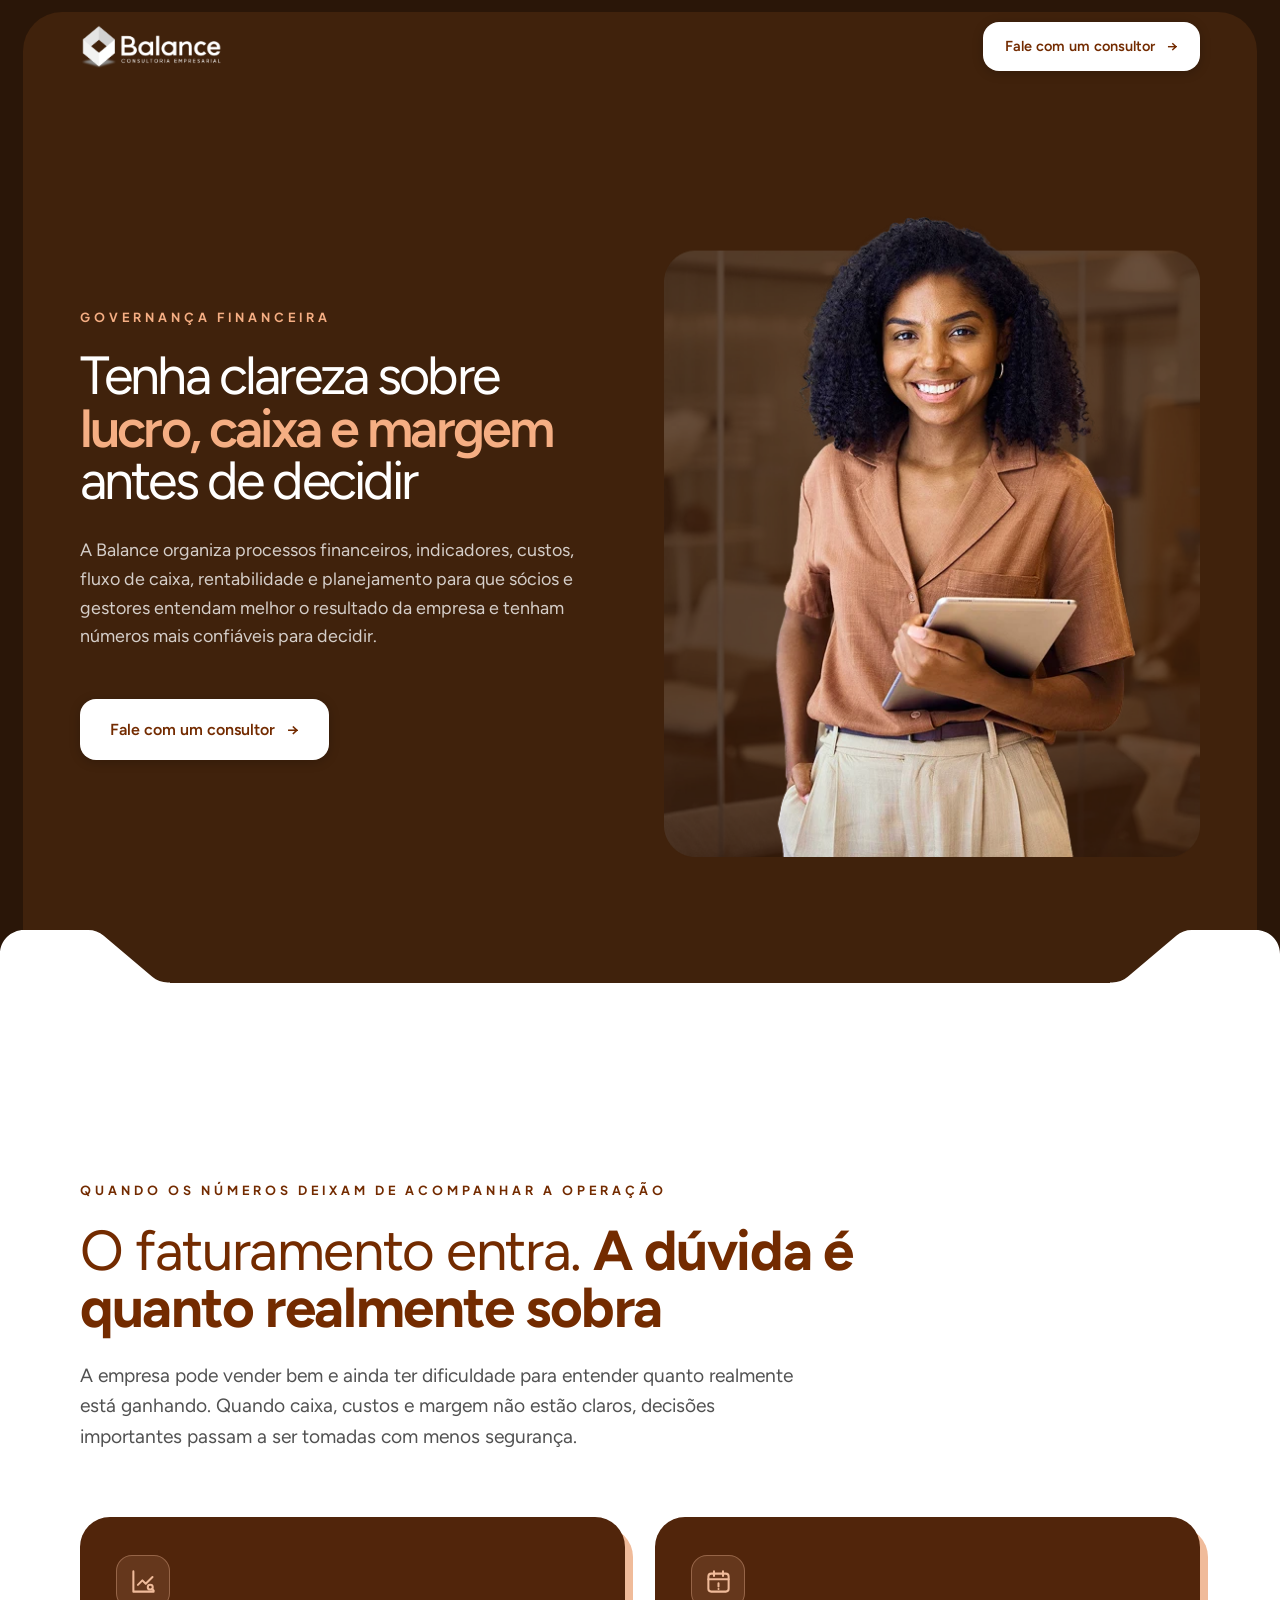
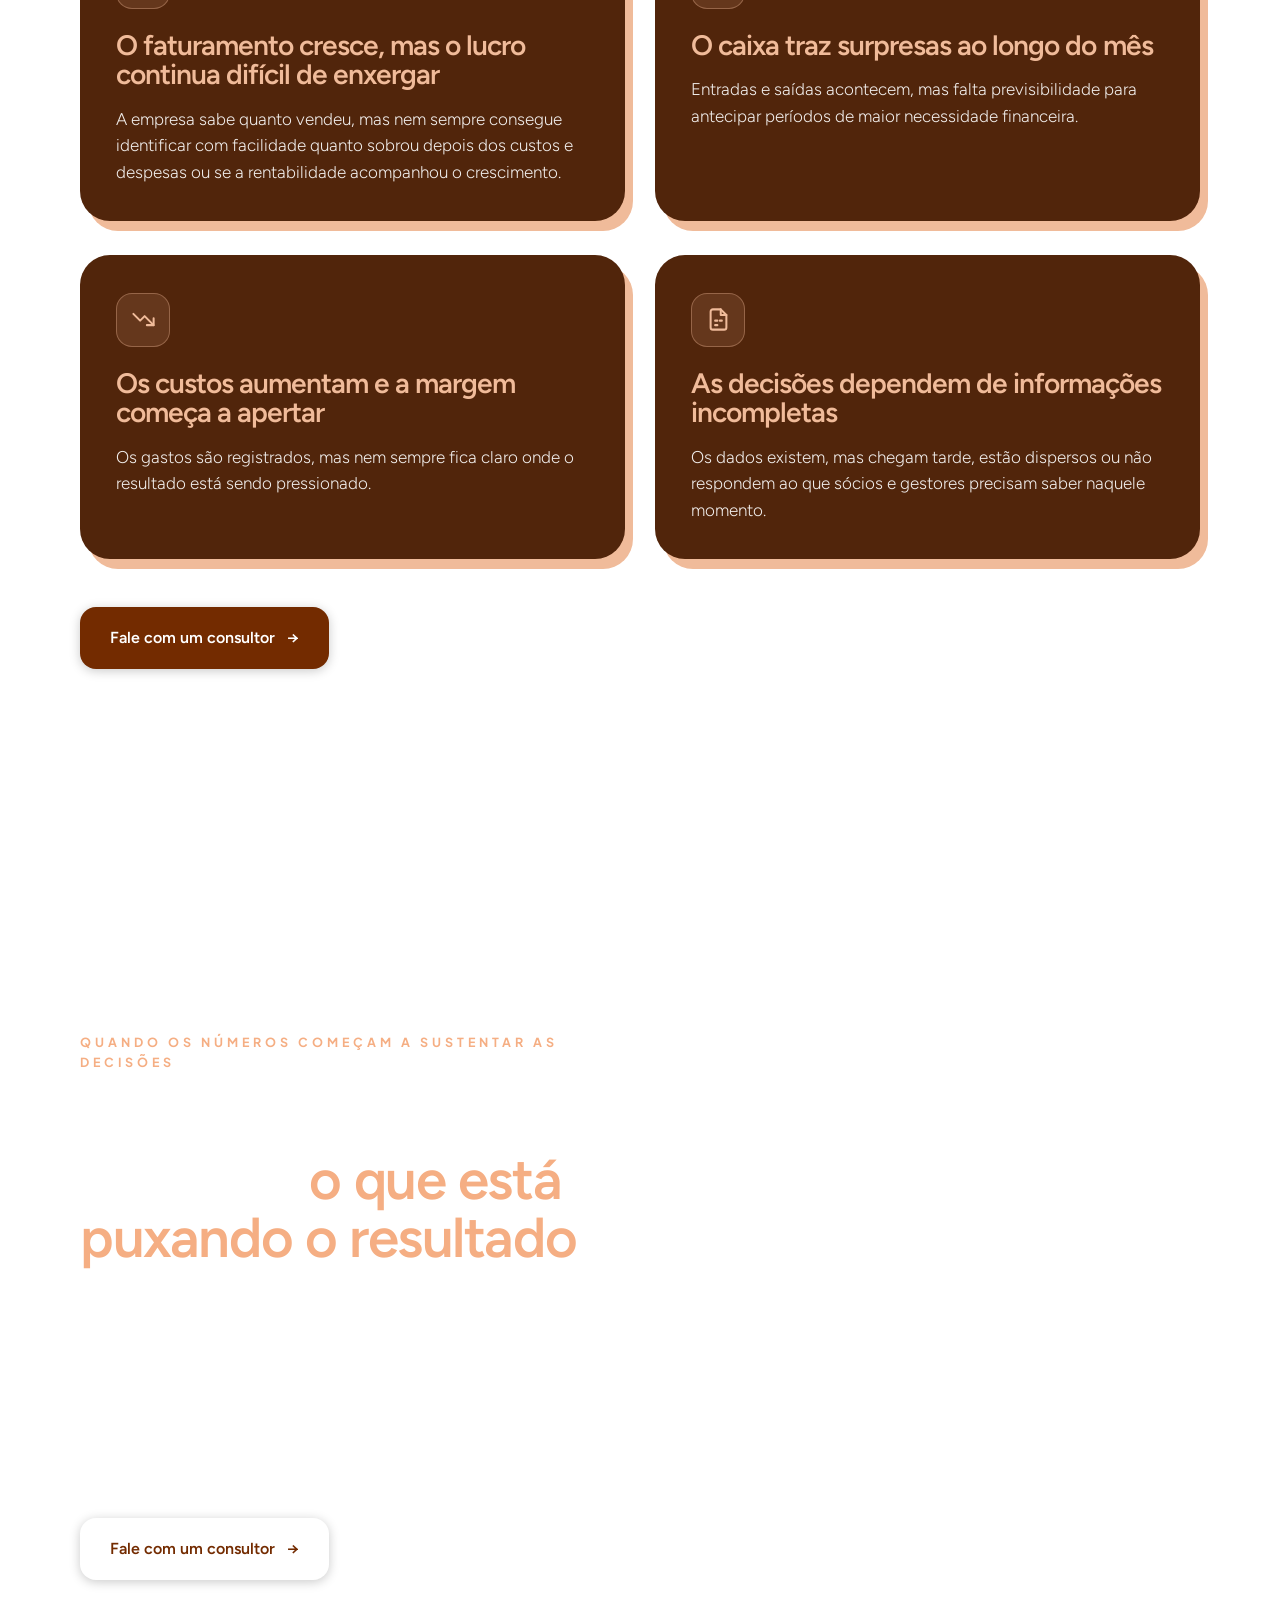
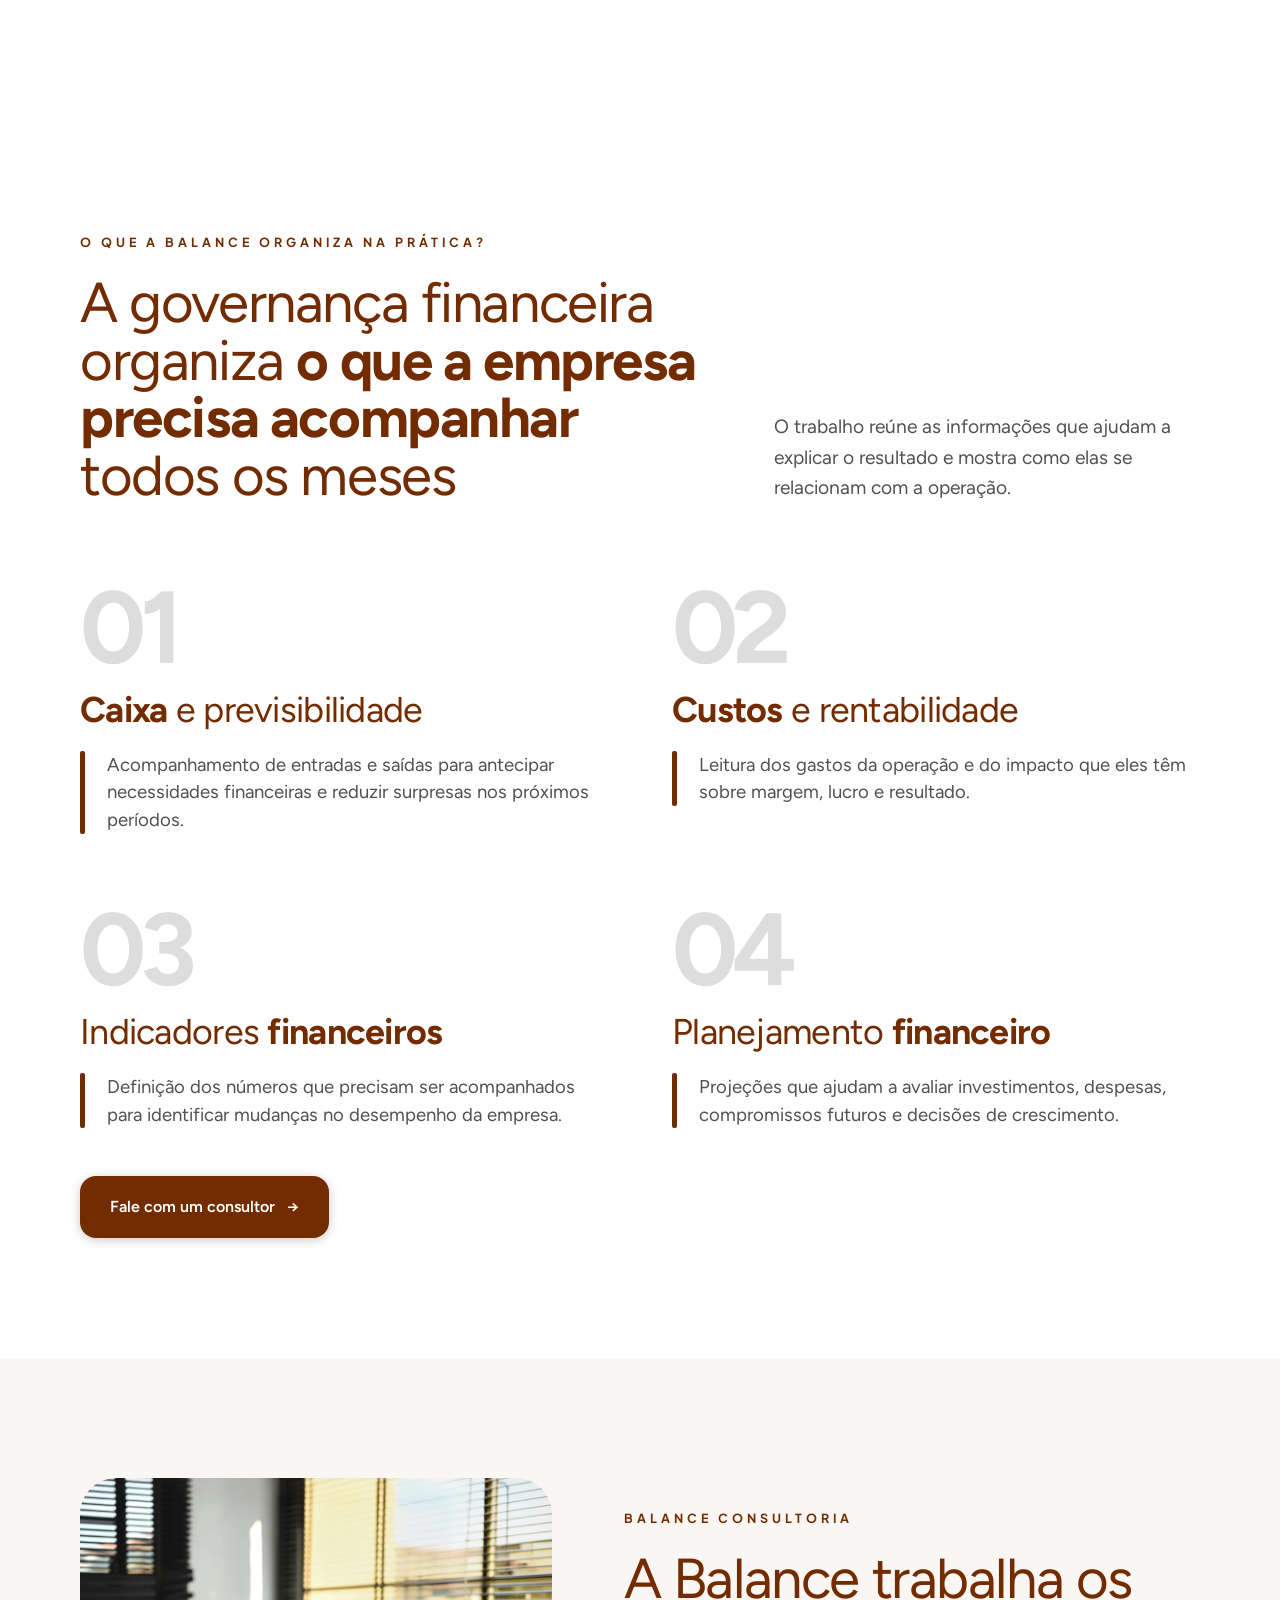
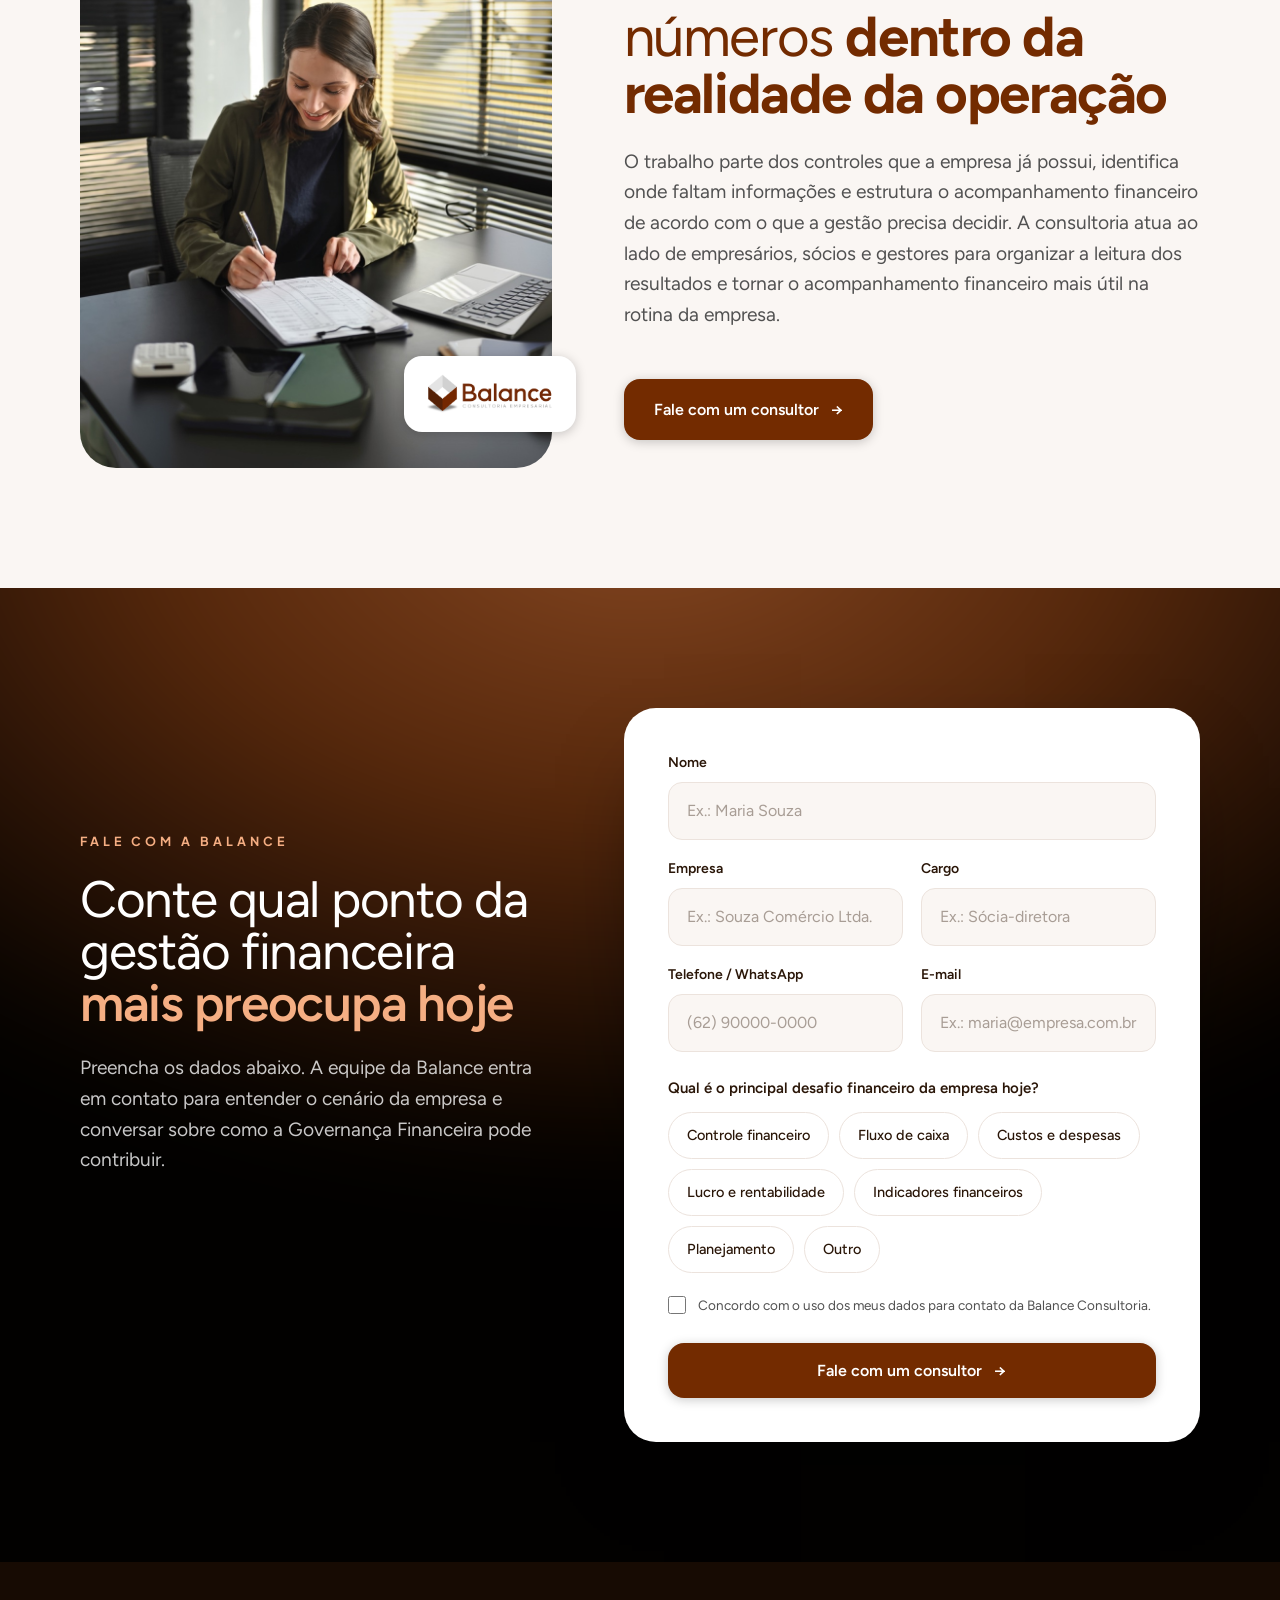
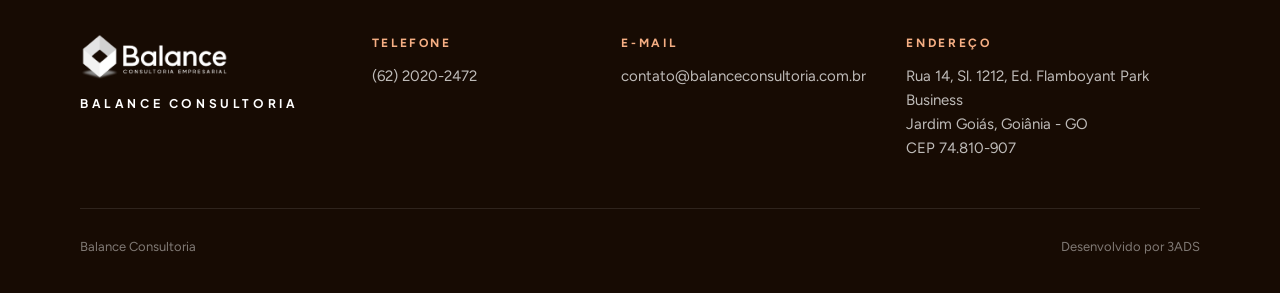
==== index.html @ 4e817b86 "Placeholders de exemplo nos campos do formulário Co-Authored-By: Claude Sonnet 5.5 <noreply@anthropi" ====
<!doctype html>
<html lang="pt-BR">
<head>
<meta charset="utf-8">
<meta name="viewport" content="width=device-width, initial-scale=1">
<title>Balance Consultoria | Governança Financeira</title>
<meta name="description" content="A Balance organiza processos financeiros, indicadores, custos, fluxo de caixa, rentabilidade e planejamento para que sócios e gestores entendam melhor o resultado da empresa e tenham números mais confiáveis para decidir.">
<meta name="robots" content="noindex, nofollow">
<link rel="icon" type="image/png" href="images/logo-colorida.png">
<link rel="preconnect" href="https://fonts.googleapis.com">
<link rel="preconnect" href="https://fonts.gstatic.com" crossorigin>
<link href="https://fonts.googleapis.com/css2?family=Figtree:wght@300;400;500;600;700;800&family=Plus+Jakarta+Sans:wght@700&display=swap" rel="stylesheet">
<style>
  :root{
    --primary:#732b00;        /* marrom Balance */
    --primary-deep:#51250b;   /* marrom card */
    --dark:#421900;           /* fundo escuro dos posts */
    --ink:#170b03;
    --accent:#f5ae83;         /* pêssego destaque */
    --accent-soft:#f0bb9a;
    --sand:#d0ae98;
    --bg:#ffffff;
    --surface:#faf6f3;
    --t1:#2a1608;
    --t2:#515151;
    --t3:#8a7e77;
    --num:#dddddd;
    --border:#ece3dd;
    --radius:22px;
    --ease:cubic-bezier(.2,.7,.2,1);
    --wrap:1200px;
  }
  *{box-sizing:border-box;margin:0;padding:0}
  html{scroll-behavior:smooth}
  body{font-family:'Figtree',system-ui,sans-serif;color:var(--t1);background:var(--bg);line-height:1.6;-webkit-font-smoothing:antialiased;overflow-x:hidden}
  img{display:block;max-width:100%}
  a{color:inherit}
  .wrap{max-width:var(--wrap);margin:0 auto;padding:0 40px}

  /* reveal */
  .reveal{opacity:0;transform:translateY(26px);transition:opacity .9s var(--ease),transform .9s var(--ease)}
  .reveal.in{opacity:1;transform:none}
  @media (prefers-reduced-motion:reduce){.reveal{opacity:1;transform:none;transition:none}html{scroll-behavior:auto}}

  /* tipografia */
  .kicker{font-family:'Plus Jakarta Sans',sans-serif;font-weight:700;font-size:12.5px;letter-spacing:.32em;text-transform:uppercase;color:var(--primary);margin-bottom:22px;display:inline-flex;align-items:center;gap:12px}
  .dark .kicker{color:var(--accent)}
  h1,h2,h3{font-weight:400;letter-spacing:-.025em;line-height:1.02}
  h2{font-size:clamp(34px,4.4vw,58px);color:var(--primary);max-width:900px}
  h2 b,h1 b{font-weight:700}
  .dark h2{color:#fff}
  .dark h2 b,.dark h1 b{color:var(--accent);font-weight:600}
  .lead{font-size:clamp(17px,1.5vw,20px);color:var(--t2);max-width:720px;margin-top:24px;line-height:1.6}
  .dark .lead{color:rgba(255,255,255,.78)}

  /* botões */
  .btn{display:inline-flex;align-items:center;gap:12px;background:var(--primary);color:#fff;text-decoration:none;font-weight:600;font-size:16px;padding:18px 30px;border-radius:16px;border:0;cursor:pointer;font-family:inherit;box-shadow:0 2px 11px rgba(0,0,0,.21);transition:transform .3s var(--ease),background .3s var(--ease),box-shadow .3s var(--ease)}
  .btn:hover{transform:translateY(-2px);background:var(--primary-deep);box-shadow:0 14px 30px -12px rgba(115,43,0,.55)}
  .btn .arr{transition:transform .3s var(--ease)}
  .btn:hover .arr{transform:translateX(4px)}
  .dark .btn{background:#fff;color:var(--primary)}
  .dark .btn:hover{background:var(--accent);color:var(--ink)}
  .cta-row{margin-top:48px}

  section{padding:120px 0;position:relative}

  /* header */
  .hdr{position:fixed;inset:0 0 auto;z-index:50;transition:background .4s var(--ease),box-shadow .4s var(--ease),padding .4s var(--ease);padding:22px 0}
  .hdr .wrap{display:flex;align-items:center;justify-content:space-between}
  .hdr .logo{height:44px;width:auto}
  .hdr .logo-c{display:none}
  .hdr .btn{padding:13px 22px;font-size:14.5px;background:#fff;color:var(--primary)}
  .hdr.solid{background:rgba(255,255,255,.94);backdrop-filter:blur(14px);-webkit-backdrop-filter:blur(14px);box-shadow:0 1px 0 var(--border);padding:14px 0}
  .hdr.solid .logo-w{display:none}
  .hdr.solid .logo-c{display:block}
  .hdr.solid .btn{background:var(--primary);color:#fff}

  /* fundo escuro Balance */
  .dark{background:var(--dark);color:#fff;overflow:hidden;isolation:isolate}
  .dark .glow{position:absolute;inset:-10%;z-index:-2;background:radial-gradient(ellipse 70% 60% at 50% 0%,#884923 0%,#6f3817 22%,#56280c 45%,#2c1406 70%,#0d0601 90%,#020100 100%);filter:blur(40px)}
  .dark .photo{position:absolute;inset:0;z-index:-1;background-size:cover;background-position:center;mix-blend-mode:soft-light;opacity:.45}

  /* HERO — painel arredondado com moldura e recorte inferior (Figma "Sem título") */
  .hero{--s:1;padding:12px 23px 0;background:#2a1608;position:relative}
  .hero-panel{background:#40220c;border-radius:39px;padding:196px 0 calc(160px*var(--s) + 40px);min-height:min(983px,100svh);display:flex;align-items:center}
  .hero .wrap{width:100%;display:grid;grid-template-columns:minmax(0,607px) minmax(0,542px);justify-content:space-between;gap:48px;align-items:center}
  .hero h1{font-size:clamp(40px,4.2vw,60px);color:#fff;letter-spacing:-.053em;line-height:.973}
  .hero h1 b{font-weight:600}
  .hero .lead{margin-top:30px;max-width:515px;font-size:clamp(17px,1.4vw,20px);line-height:1.6}
  .hero-media{width:100%;max-width:542px;justify-self:end}
  .hero-media img{width:100%;height:auto}
  .hero-notch{position:absolute;left:0;right:0;bottom:0;display:flex;height:calc(127px*var(--s));pointer-events:none}
  .hero-notch svg{flex:0 0 auto;width:calc(170px*var(--s));height:100%;display:block}
  .hero-notch svg.r{transform:scaleX(-1)}
  .hero-notch i{flex:1;background:linear-gradient(transparent calc(52.64px*var(--s)),#fff 0)}

  /* S02 — dores */
  .pains{display:grid;grid-template-columns:repeat(2,1fr);gap:34px 30px;margin-top:64px}
  .pain{position:relative;padding:38px 36px 36px;border-radius:30px;background:var(--primary-deep);color:#fff;box-shadow:8px 10px 0 0 var(--accent-soft);transition:transform .4s var(--ease),box-shadow .4s var(--ease)}
  .pain:hover{transform:translate(-3px,-4px);box-shadow:12px 15px 0 0 var(--accent-soft)}
  .pain .ico{display:grid;place-items:center;width:54px;height:54px;border-radius:16px;background:rgba(240,187,154,.12);border:1px solid rgba(240,187,154,.35);margin-bottom:22px}
  .pain .ico svg{width:27px;height:27px;stroke:var(--accent-soft)}
  .pain h3{font-size:clamp(23px,2.2vw,30px);font-weight:600;color:var(--accent-soft);letter-spacing:-.035em;line-height:1.05;margin-bottom:16px}
  .pain p{font-weight:300;font-size:17px;line-height:1.55;color:rgba(255,255,255,.92)}

  /* S03 — perguntas */
  .s03 .wrap{display:grid;grid-template-columns:1fr 1fr;gap:72px;align-items:start}
  .s03 .sticky{position:sticky;top:120px}
  .qa-label{font-size:clamp(22px,2vw,27px);color:#fff;font-weight:400;letter-spacing:-.02em;margin-bottom:24px}
  .qa-label b{color:var(--accent);font-weight:600}
  .qs{list-style:none;display:grid;gap:14px}
  .qs li{display:flex;gap:18px;align-items:flex-start;padding:22px 24px;border-radius:24px;background:linear-gradient(200deg,rgba(208,174,152,.2),rgba(115,43,0,.2));border:1px solid rgba(255,255,255,.12);backdrop-filter:blur(22px);-webkit-backdrop-filter:blur(22px);font-size:clamp(17px,1.5vw,20px);line-height:1.35;transition:border-color .3s var(--ease),transform .3s var(--ease)}
  .qs li:hover{border-color:rgba(245,174,131,.5);transform:translateX(4px)}
  .qs .ck{flex:0 0 30px;height:30px;border-radius:9px;border:2px solid var(--accent);display:grid;place-items:center;margin-top:-2px}
  .qs .ck svg{width:15px;height:15px;stroke:var(--accent)}
  .after{margin-top:34px;font-size:17px;color:rgba(255,255,255,.78);line-height:1.65;padding-left:26px;border-left:4px solid var(--accent)}

  /* S04 — pilares numerados */
  .pillars{display:grid;grid-template-columns:repeat(2,1fr);gap:72px 64px;margin-top:80px}
  .pillar .n{font-weight:700;font-size:clamp(76px,8vw,116px);line-height:.86;letter-spacing:-.06em;color:var(--num)}
  .pillar h3{font-size:clamp(28px,2.8vw,40px);color:var(--primary);margin:20px 0 22px;letter-spacing:-.02em;line-height:1.02}
  .pillar h3 b{font-weight:700}
  .apoio{display:flex;gap:22px}
  .apoio::before{content:"";flex:0 0 5px;background:var(--primary);border-radius:2px}
  .apoio p{color:var(--t2);font-size:clamp(17px,1.45vw,19.5px);line-height:1.5}
  .s04 .head{display:grid;grid-template-columns:1.2fr .8fr;gap:56px;align-items:end}
  .s04 .head .lead{margin-top:0}

  /* S05 — sobre */
  .s05{background:var(--surface)}
  .s05 .wrap{display:grid;grid-template-columns:.9fr 1.1fr;gap:72px;align-items:center}
  .about-media{position:relative}
  .about-media .ph{border-radius:36px;overflow:hidden;aspect-ratio:4/5;background:var(--dark)}
  .about-media .ph img{width:100%;height:100%;object-fit:cover}
  .about-media .tag{position:absolute;right:-24px;bottom:36px;background:#fff;border-radius:18px;padding:18px 22px;box-shadow:0 2px 11px rgba(0,0,0,.21)}
  .about-media .tag img{height:40px;width:auto}
  .s05 .lead{max-width:none}

  /* S06 — formulário */
  .s06 .wrap{display:grid;grid-template-columns:.9fr 1.1fr;gap:72px;align-items:start}
  .s06 h2{font-size:clamp(34px,4vw,54px)}
  .s06 .side{position:sticky;top:120px}
  .form-card{background:#fff;color:var(--t1);border-radius:32px;padding:44px;box-shadow:0 40px 90px -40px rgba(0,0,0,.8)}
  .fgrid{display:grid;grid-template-columns:1fr 1fr;gap:18px}
  .field{display:flex;flex-direction:column;gap:8px}
  .field.full{grid-column:1/-1}
  .field label,.fset legend{font-size:14px;font-weight:600;color:var(--t1)}
  .field input{font:inherit;font-size:16px;padding:15px 18px;border-radius:14px;border:1.5px solid var(--border);background:var(--surface);color:var(--t1);transition:border-color .25s,background .25s,box-shadow .25s}
  .field input::placeholder{color:#a89d95;opacity:1}
  .field input:focus{outline:0;border-color:var(--primary);background:#fff;box-shadow:0 0 0 4px rgba(115,43,0,.1)}
  .fset{border:0;grid-column:1/-1;margin-top:6px}
  .fset legend{margin-bottom:12px;font-size:15px}
  .opts{display:flex;flex-wrap:wrap;gap:10px}
  .opt input{position:absolute;opacity:0;pointer-events:none}
  .opt span{display:inline-block;padding:11px 18px;border-radius:999px;border:1.5px solid var(--border);font-size:14.5px;font-weight:500;cursor:pointer;transition:all .25s var(--ease);background:#fff}
  .opt span:hover{border-color:var(--primary)}
  .opt input:checked+span{background:var(--primary);border-color:var(--primary);color:#fff}
  .opt input:focus-visible+span{box-shadow:0 0 0 4px rgba(115,43,0,.18)}
  .form-card .btn{width:100%;justify-content:center;margin-top:28px;background:var(--primary);color:#fff}
  .form-card .btn:hover{background:var(--primary-deep);color:#fff}
  .consent{display:flex;gap:12px;align-items:flex-start;margin-top:22px;font-size:13.5px;line-height:1.5;color:var(--t2);cursor:pointer}
  .consent input{flex:0 0 18px;width:18px;height:18px;margin-top:1px;accent-color:var(--primary);cursor:pointer}

  /* footer */
  .ftr{background:var(--ink);color:rgba(255,255,255,.72);padding:72px 0 36px;font-size:15px}
  .ftr .grid{display:grid;grid-template-columns:1.2fr 1fr 1fr 1.4fr;gap:40px;padding-bottom:48px;border-bottom:1px solid rgba(255,255,255,.1)}
  .ftr .logo{height:46px;width:auto;margin-bottom:14px}
  .ftr .brand-name{font-family:'Plus Jakarta Sans',sans-serif;font-weight:700;font-size:12px;letter-spacing:.3em;color:#fff}
  .ftr h4{font-size:12px;font-weight:700;letter-spacing:.22em;text-transform:uppercase;color:var(--accent);margin-bottom:10px}
  .ftr a{text-decoration:none;transition:color .2s}
  .ftr a:hover{color:#fff}
  .ftr .bottom{display:flex;justify-content:space-between;gap:20px;flex-wrap:wrap;padding-top:28px;font-size:13px;color:rgba(255,255,255,.45)}

  /* responsivo */
  @media (max-width:1024px){
    .hero .wrap,.s03 .wrap,.s05 .wrap,.s06 .wrap,.s04 .head{grid-template-columns:1fr;gap:56px}
    .s03 .sticky,.s06 .side{position:static}
    .hero-panel{padding-top:150px}
    .hero-media{max-width:440px;justify-self:start}
    .ftr .grid{grid-template-columns:1fr 1fr}
  }
  @media (max-width:900px){
    .wrap{padding:0 24px}
    section{padding:88px 0}
    .pains,.pillars{grid-template-columns:1fr}
    .pillars{gap:56px}
    .about-media{max-width:420px}
  }
  @media (max-width:640px){
    .wrap{padding:0 18px}
    section{padding:72px 0}
    .hero{--s:.55;padding:8px 10px 0}
    .hero-panel{border-radius:28px;padding:118px 0 calc(160px*var(--s) + 32px);min-height:0}
    .hdr .logo{height:36px}
    .hdr .btn{padding:11px 16px;font-size:13px}
    .btn{width:100%;justify-content:center}
    .hdr .btn{width:auto}
    .pains{gap:28px}
    .pain{padding:30px 26px;border-radius:26px;box-shadow:6px 8px 0 0 var(--accent-soft)}
    .fgrid{grid-template-columns:1fr}
    .form-card{padding:28px 20px;border-radius:26px}
    .about-media .tag{right:12px}
    .ftr .grid{grid-template-columns:1fr}
  }
  @media (max-width:400px){.hdr .btn .arr{display:none}}
</style>
</head>
<body>

<header class="hdr" id="hdr">
  <div class="wrap">
    <a href="#topo" aria-label="Balance Consultoria">
      <img class="logo logo-w" src="images/logo-branca.png" alt="Balance Consultoria Empresarial">
      <img class="logo logo-c" src="images/logo-colorida.png" alt="Balance Consultoria Empresarial">
    </a>
    <!-- COPY: CTA -->
    <a class="btn" href="#contato">Fale com um consultor <span class="arr">→</span></a>
  </div>
</header>

<main id="topo">

<!-- SEÇÃO 01 | Governança financeira -->
<section class="hero dark">
  <div class="hero-panel">
    <div class="wrap">
      <div class="reveal">
        <!-- COPY -->
        <span class="kicker">Governança financeira</span>
        <h1>Tenha clareza sobre <b>lucro, caixa e margem</b> antes de decidir</h1>
        <p class="lead">A Balance organiza processos financeiros, indicadores, custos, fluxo de caixa, rentabilidade e planejamento para que sócios e gestores entendam melhor o resultado da empresa e tenham números mais confiáveis para decidir.</p>
        <div class="cta-row"><a class="btn" href="#contato">Fale com um consultor <span class="arr">→</span></a></div>
      </div>
      <div class="hero-media reveal">
        <img src="images/hero-pessoa.webp" width="542" height="656" alt="Gestora sorrindo segurando um tablet">
      </div>
    </div>
  </div>
  <div class="hero-notch" aria-hidden="true">
    <svg viewBox="0 0 170 127.43" preserveAspectRatio="none"><path d="M0 127.43V24C0 10.75 10.75 0 24 0H88.21C93.9 0 99.41 2.03 103.75 5.71L152.24 46.93C156.58 50.62 162.09 52.64 167.78 52.64H170V127.43Z" fill="#fff"/></svg>
    <i></i>
    <svg class="r" viewBox="0 0 170 127.43" preserveAspectRatio="none"><path d="M0 127.43V24C0 10.75 10.75 0 24 0H88.21C93.9 0 99.41 2.03 103.75 5.71L152.24 46.93C156.58 50.62 162.09 52.64 167.78 52.64H170V127.43Z" fill="#fff"/></svg>
  </div>
</section>

<!-- SEÇÃO 02 | Quando os números deixam de acompanhar a operação -->
<section class="s02">
  <div class="wrap">
    <div class="reveal">
      <!-- COPY -->
      <span class="kicker">Quando os números deixam de acompanhar a operação</span>
      <h2>O faturamento entra. <b>A dúvida é quanto realmente sobra</b></h2>
      <p class="lead">A empresa pode vender bem e ainda ter dificuldade para entender quanto realmente está ganhando. Quando caixa, custos e margem não estão claros, decisões importantes passam a ser tomadas com menos segurança.</p>
    </div>
    <div class="pains">
      <article class="pain reveal">
        <span class="ico" aria-hidden="true"><svg viewBox="0 0 24 24" fill="none" stroke-width="1.8" stroke-linecap="round" stroke-linejoin="round"><path d="M3 3v18h18"/><path d="M7 15l4-4 3 3 6-6"/><circle cx="18" cy="17" r="2.2"/><path d="M19.6 18.6L21 20"/></svg></span>
        <h3>O faturamento cresce, mas o lucro continua difícil de enxergar</h3>
        <p>A empresa sabe quanto vendeu, mas nem sempre consegue identificar com facilidade quanto sobrou depois dos custos e despesas ou se a rentabilidade acompanhou o crescimento.</p>
      </article>
      <article class="pain reveal">
        <span class="ico" aria-hidden="true"><svg viewBox="0 0 24 24" fill="none" stroke-width="1.8" stroke-linecap="round" stroke-linejoin="round"><rect x="3" y="5" width="18" height="16" rx="2.5"/><path d="M3 10h18M8 3v4M16 3v4"/><path d="M12 13.5v3M12 18.6v.01"/></svg></span>
        <h3>O caixa traz surpresas ao longo do mês</h3>
        <p>Entradas e saídas acontecem, mas falta previsibilidade para antecipar períodos de maior necessidade financeira.</p>
      </article>
      <article class="pain reveal">
        <span class="ico" aria-hidden="true"><svg viewBox="0 0 24 24" fill="none" stroke-width="1.8" stroke-linecap="round" stroke-linejoin="round"><path d="M3 7l6 6 4-4 8 8"/><path d="M15 17h6v-6"/></svg></span>
        <h3>Os custos aumentam e a margem começa a apertar</h3>
        <p>Os gastos são registrados, mas nem sempre fica claro onde o resultado está sendo pressionado.</p>
      </article>
      <article class="pain reveal">
        <span class="ico" aria-hidden="true"><svg viewBox="0 0 24 24" fill="none" stroke-width="1.8" stroke-linecap="round" stroke-linejoin="round"><path d="M14 3H7a2 2 0 0 0-2 2v14a2 2 0 0 0 2 2h10a2 2 0 0 0 2-2V8z"/><path d="M14 3v5h5"/><path d="M9 13h6M9 17h3" stroke-dasharray="2 2.2"/></svg></span>
        <h3>As decisões dependem de informações incompletas</h3>
        <p>Os dados existem, mas chegam tarde, estão dispersos ou não respondem ao que sócios e gestores precisam saber naquele momento.</p>
      </article>
    </div>
    <div class="cta-row reveal"><a class="btn" href="#contato">Fale com um consultor <span class="arr">→</span></a></div>
  </div>
</section>

<!-- SEÇÃO 03 | Quando os números começam a sustentar as decisões -->
<section class="s03 dark">
  <div class="glow"></div>
  <div class="photo" style="background-image:url(images/foto-calculadora.jpg);filter:blur(10px);opacity:.3"></div>
  <div class="wrap">
    <div class="sticky reveal">
      <!-- COPY -->
      <span class="kicker">Quando os números começam a sustentar as decisões</span>
      <h2>A empresa precisa entender <b>o que está puxando o resultado</b> antes de decidir</h2>
      <p class="lead">A Balance organiza informações de caixa, custos, margem, rentabilidade e planejamento para mostrar o que está pressionando o resultado, quanto caixa a empresa precisa e quais decisões cabem no momento atual.</p>
      <div class="cta-row"><a class="btn" href="#contato">Fale com um consultor <span class="arr">→</span></a></div>
    </div>
    <div class="reveal">
      <p class="qa-label"><b>Na prática</b>, essa leitura ajuda a responder</p>
      <ul class="qs">
        <li><span class="ck"><svg viewBox="0 0 24 24" fill="none" stroke-width="3.5" stroke-linecap="round" stroke-linejoin="round"><path d="M5 12.5l4.5 4.5L19 7.5"/></svg></span>Há caixa para assumir uma nova contratação?</li>
        <li><span class="ck"><svg viewBox="0 0 24 24" fill="none" stroke-width="3.5" stroke-linecap="round" stroke-linejoin="round"><path d="M5 12.5l4.5 4.5L19 7.5"/></svg></span>O preço praticado ainda cobre os custos e preserva margem?</li>
        <li><span class="ck"><svg viewBox="0 0 24 24" fill="none" stroke-width="3.5" stroke-linecap="round" stroke-linejoin="round"><path d="M5 12.5l4.5 4.5L19 7.5"/></svg></span>Onde o resultado está sendo pressionado?</li>
        <li><span class="ck"><svg viewBox="0 0 24 24" fill="none" stroke-width="3.5" stroke-linecap="round" stroke-linejoin="round"><path d="M5 12.5l4.5 4.5L19 7.5"/></svg></span>A empresa consegue investir agora sem comprometer os próximos meses?</li>
        <li><span class="ck"><svg viewBox="0 0 24 24" fill="none" stroke-width="3.5" stroke-linecap="round" stroke-linejoin="round"><path d="M5 12.5l4.5 4.5L19 7.5"/></svg></span>O crescimento do faturamento está trazendo rentabilidade?</li>
      </ul>
      <p class="after">Quando essas respostas ficam mais claras, a gestão consegue perceber problemas mais cedo e avaliar investimentos, despesas e crescimento com uma visão melhor da situação financeira.</p>
    </div>
  </div>
</section>

<!-- SEÇÃO 04 | O que a Balance organiza na prática? -->
<section class="s04">
  <div class="wrap">
    <div class="head reveal">
      <div>
        <!-- COPY -->
        <span class="kicker">O que a Balance organiza na prática?</span>
        <h2>A governança financeira organiza <b>o que a empresa precisa acompanhar</b> todos os meses</h2>
      </div>
      <p class="lead">O trabalho reúne as informações que ajudam a explicar o resultado e mostra como elas se relacionam com a operação.</p>
    </div>
    <div class="pillars">
      <div class="pillar reveal">
        <div class="n">01</div>
        <h3><b>Caixa</b> e previsibilidade</h3>
        <div class="apoio"><p>Acompanhamento de entradas e saídas para antecipar necessidades financeiras e reduzir surpresas nos próximos períodos.</p></div>
      </div>
      <div class="pillar reveal">
        <div class="n">02</div>
        <h3><b>Custos</b> e rentabilidade</h3>
        <div class="apoio"><p>Leitura dos gastos da operação e do impacto que eles têm sobre margem, lucro e resultado.</p></div>
      </div>
      <div class="pillar reveal">
        <div class="n">03</div>
        <h3>Indicadores <b>financeiros</b></h3>
        <div class="apoio"><p>Definição dos números que precisam ser acompanhados para identificar mudanças no desempenho da empresa.</p></div>
      </div>
      <div class="pillar reveal">
        <div class="n">04</div>
        <h3>Planejamento <b>financeiro</b></h3>
        <div class="apoio"><p>Projeções que ajudam a avaliar investimentos, despesas, compromissos futuros e decisões de crescimento.</p></div>
      </div>
    </div>
    <div class="cta-row reveal"><a class="btn" href="#contato">Fale com um consultor <span class="arr">→</span></a></div>
  </div>
</section>

<!-- SEÇÃO 05 | Balance Consultoria -->
<section class="s05">
  <div class="wrap">
    <div class="about-media reveal">
      <div class="ph"><img src="images/foto-empreendedora.jpg" alt="Empresária revisando documentos financeiros"></div>
      <div class="tag"><img src="images/logo-colorida.png" alt="Balance Consultoria Empresarial"></div>
    </div>
    <div class="reveal">
      <!-- COPY -->
      <span class="kicker">Balance Consultoria</span>
      <h2>A Balance trabalha os números <b>dentro da realidade da operação</b></h2>
      <p class="lead">O trabalho parte dos controles que a empresa já possui, identifica onde faltam informações e estrutura o acompanhamento financeiro de acordo com o que a gestão precisa decidir. A consultoria atua ao lado de empresários, sócios e gestores para organizar a leitura dos resultados e tornar o acompanhamento financeiro mais útil na rotina da empresa.</p>
      <div class="cta-row"><a class="btn" href="#contato">Fale com um consultor <span class="arr">→</span></a></div>
    </div>
  </div>
</section>

<!-- SEÇÃO 08 | Formulário -->
<section class="s06 dark" id="contato">
  <div class="glow"></div>
  <div class="wrap">
    <div class="side reveal">
      <!-- COPY -->
      <span class="kicker">Fale com a Balance</span>
      <h2>Conte qual ponto da gestão financeira <b>mais preocupa hoje</b></h2>
      <p class="lead">Preencha os dados abaixo. A equipe da Balance entra em contato para entender o cenário da empresa e conversar sobre como a Governança Financeira pode contribuir.</p>
    </div>
    <form class="form-card reveal" id="lead-form" novalidate>
      <div class="fgrid">
        <div class="field full"><label for="f-nome">Nome</label><input id="f-nome" name="nome" type="text" autocomplete="name" placeholder="Ex.: Maria Souza" required></div>
        <div class="field"><label for="f-empresa">Empresa</label><input id="f-empresa" name="empresa" type="text" autocomplete="organization" placeholder="Ex.: Souza Comércio Ltda." required></div>
        <div class="field"><label for="f-cargo">Cargo</label><input id="f-cargo" name="cargo" type="text" autocomplete="organization-title" placeholder="Ex.: Sócia-diretora" required></div>
        <div class="field"><label for="f-tel">Telefone / WhatsApp</label><input id="f-tel" name="telefone" type="tel" inputmode="numeric" autocomplete="tel" placeholder="(62) 90000-0000" required></div>
        <div class="field"><label for="f-email">E-mail</label><input id="f-email" name="email" type="email" autocomplete="email" placeholder="Ex.: maria@empresa.com.br" required></div>
        <fieldset class="fset">
          <legend>Qual é o principal desafio financeiro da empresa hoje?</legend>
          <div class="opts">
            <label class="opt"><input type="radio" name="desafio" value="Controle financeiro" required><span>Controle financeiro</span></label>
            <label class="opt"><input type="radio" name="desafio" value="Fluxo de caixa"><span>Fluxo de caixa</span></label>
            <label class="opt"><input type="radio" name="desafio" value="Custos e despesas"><span>Custos e despesas</span></label>
            <label class="opt"><input type="radio" name="desafio" value="Lucro e rentabilidade"><span>Lucro e rentabilidade</span></label>
            <label class="opt"><input type="radio" name="desafio" value="Indicadores financeiros"><span>Indicadores financeiros</span></label>
            <label class="opt"><input type="radio" name="desafio" value="Planejamento"><span>Planejamento</span></label>
            <label class="opt"><input type="radio" name="desafio" value="Outro"><span>Outro</span></label>
          </div>
        </fieldset>
      </div>
      <label class="consent"><input type="checkbox" name="consentimento" required><span>Concordo com o uso dos meus dados para contato da Balance Consultoria.</span></label>
      <button class="btn" type="submit">Fale com um consultor <span class="arr">→</span></button>
    </form>
  </div>
</section>

</main>

<!-- RODAPÉ -->
<footer class="ftr">
  <div class="wrap">
    <div class="grid">
      <div>
        <img class="logo" src="images/logo-branca.png" alt="Balance Consultoria Empresarial">
        <div class="brand-name">BALANCE CONSULTORIA</div>
      </div>
      <div>
        <h4>Telefone</h4>
        <a href="tel:+556220202472">(62) 2020-2472</a>
      </div>
      <div>
        <h4>E-mail</h4>
        <a href="mailto:contato@balanceconsultoria.com.br">contato@balanceconsultoria.com.br</a>
      </div>
      <div>
        <h4>Endereço</h4>
        <p>Rua 14, Sl. 1212, Ed. Flamboyant Park Business<br>Jardim Goiás, Goiânia - GO<br>CEP 74.810-907</p>
      </div>
    </div>
    <div class="bottom">
      <a href="https://balanceconsultoria.com.br/" target="_blank" rel="noopener">Balance Consultoria</a>
      <span>Desenvolvido por 3ADS</span>
    </div>
  </div>
</footer>

<script>
  // header sólido ao rolar
  const hdr=document.getElementById('hdr');
  const onScroll=()=>hdr.classList.toggle('solid',window.scrollY>40);
  onScroll();addEventListener('scroll',onScroll,{passive:true});

  // reveal
  const io=new IntersectionObserver(es=>es.forEach(e=>{if(e.isIntersecting){e.target.classList.add('in');io.unobserve(e.target)}}),{threshold:.12,rootMargin:'0px 0px -40px 0px'});
  document.querySelectorAll('.reveal').forEach(el=>io.observe(el));

  // máscara de telefone
  const tel=document.getElementById('f-tel');
  tel.addEventListener('input',()=>{
    let d=tel.value.replace(/\D/g,'').slice(0,11);
    if(d.length>10)tel.value=d.replace(/(\d{2})(\d{5})(\d{0,4})/,'($1) $2-$3');
    else if(d.length>6)tel.value=d.replace(/(\d{2})(\d{4})(\d{0,4})/,'($1) $2-$3');
    else if(d.length>2)tel.value=d.replace(/(\d{2})(\d{0,5})/,'($1) $2');
    else tel.value=d;
  });

  // protótipo: valida e não envia (integração definida depois)
  document.getElementById('lead-form').addEventListener('submit',e=>{
    e.preventDefault();
    const f=e.target;
    if(!f.checkValidity()){f.reportValidity();return}
    const b=f.querySelector('button');
    b.disabled=true;b.style.opacity=.7;b.innerHTML='✓';
  });
</script>
</body>
</html>
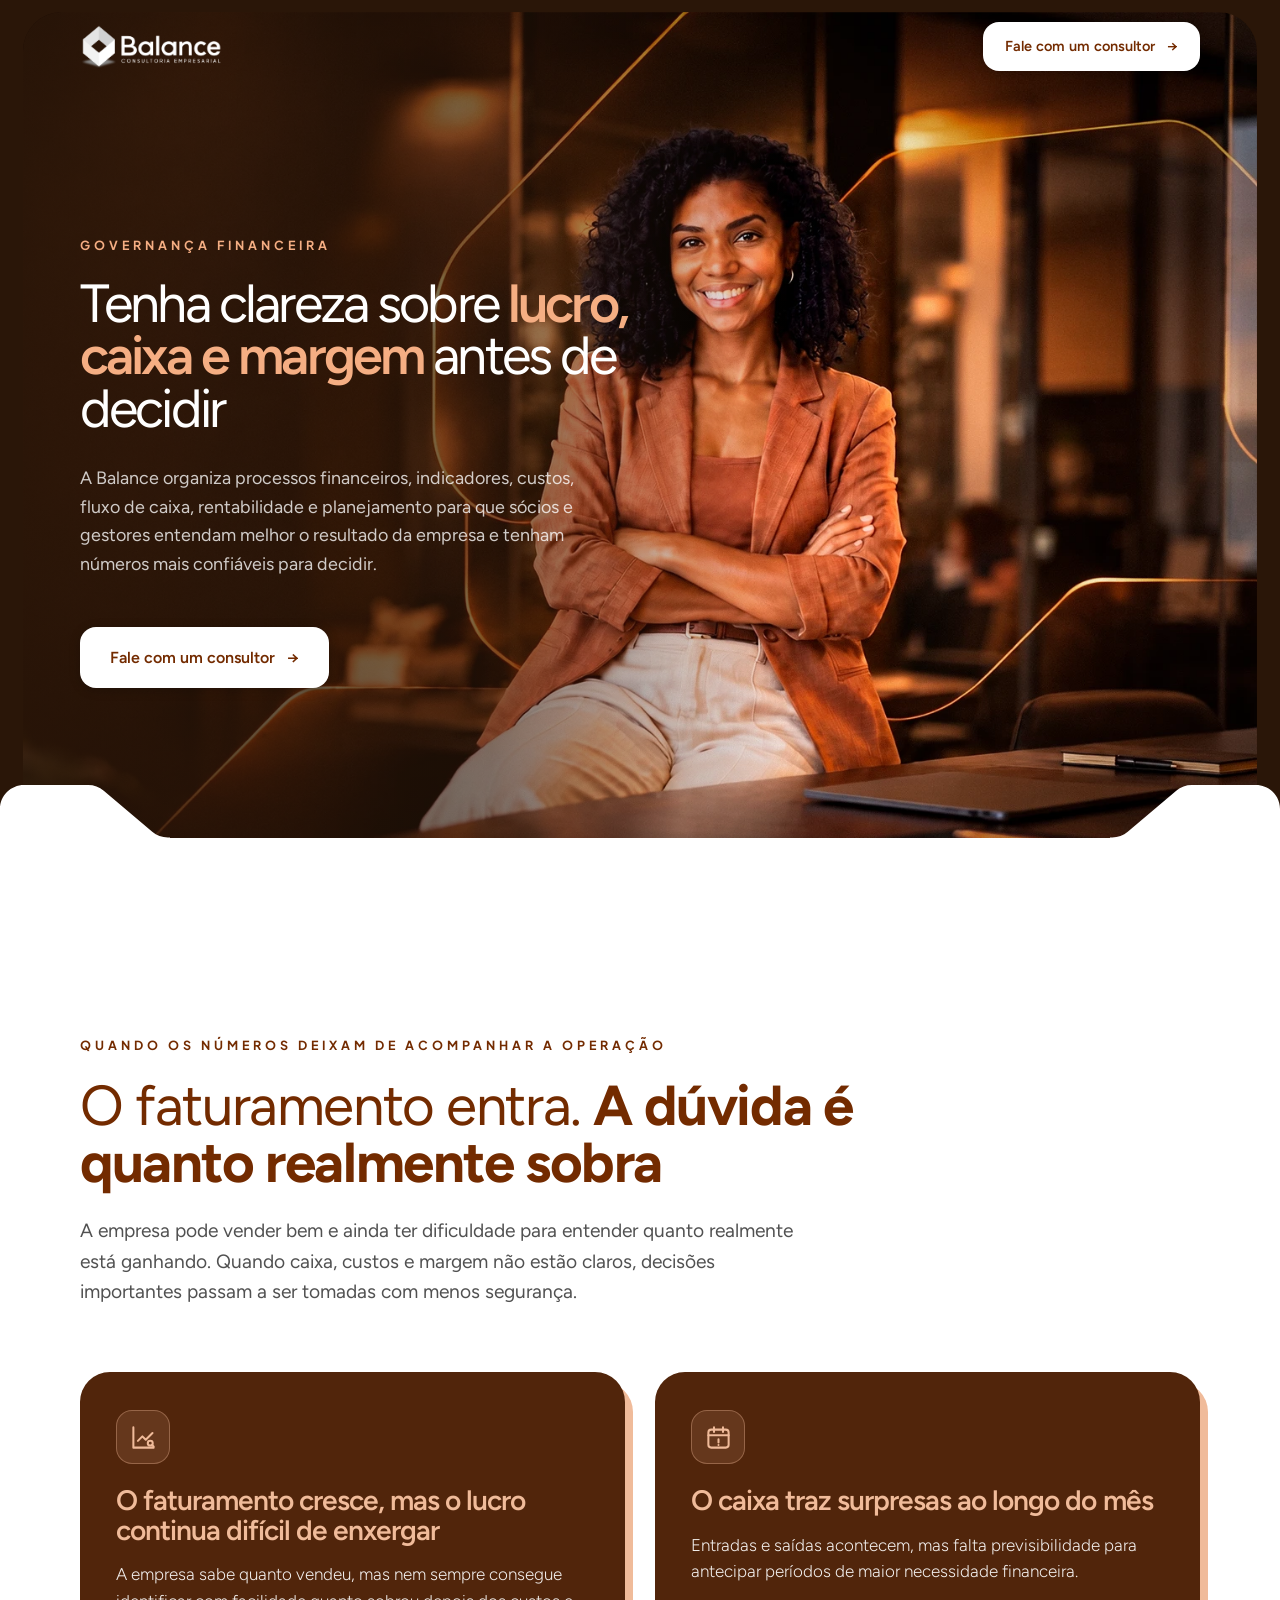
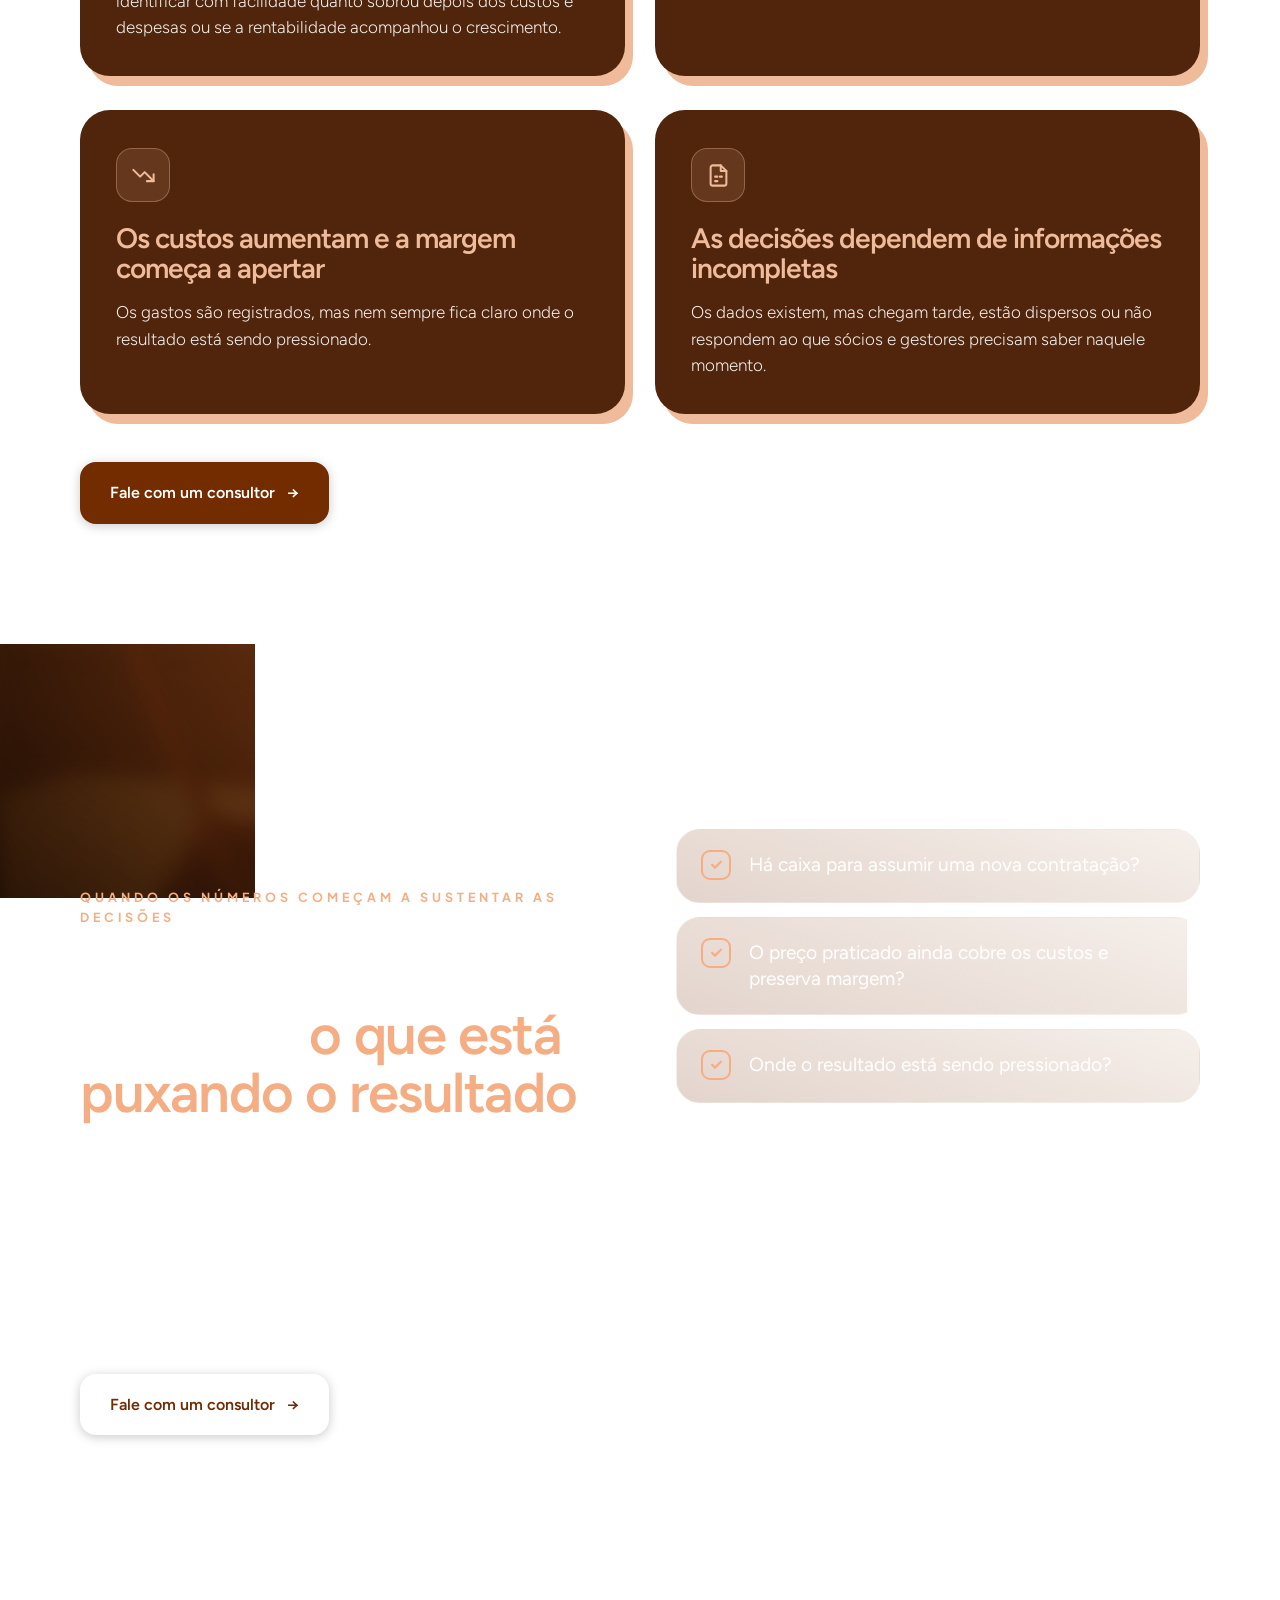
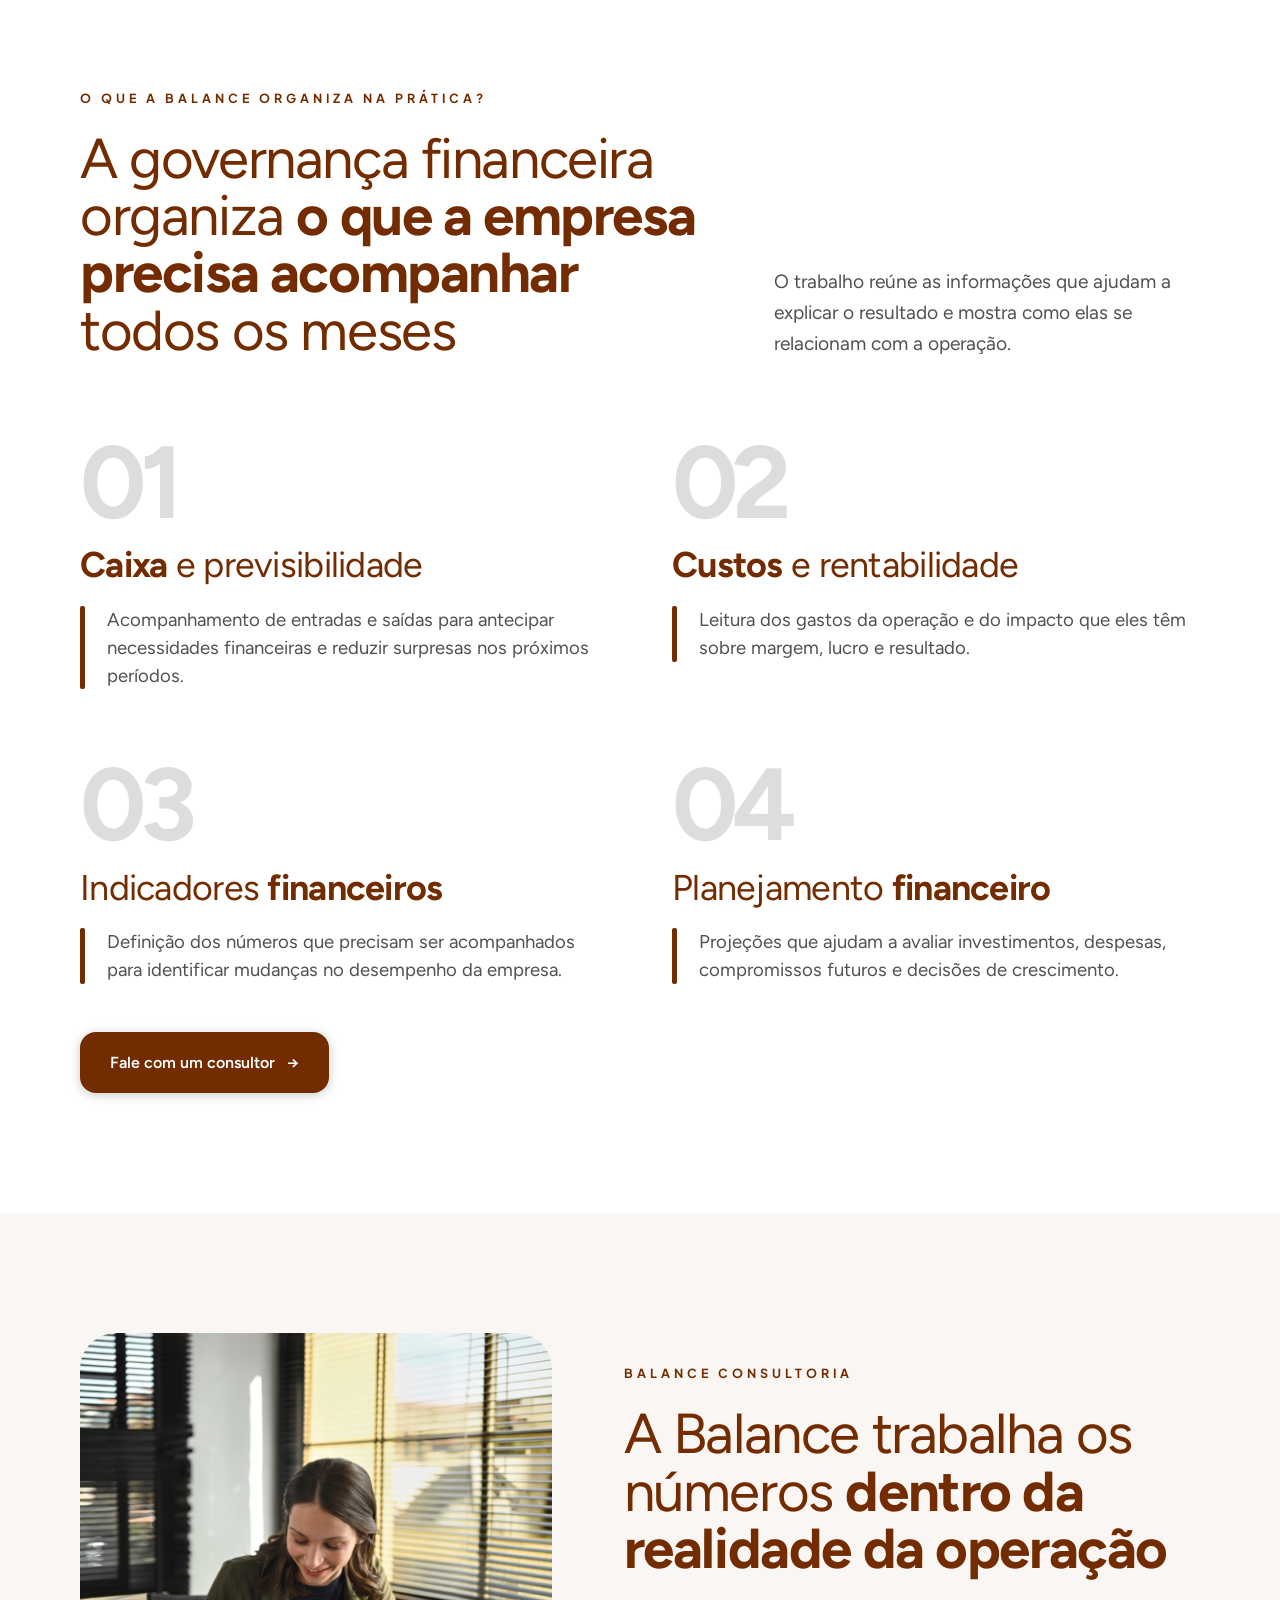
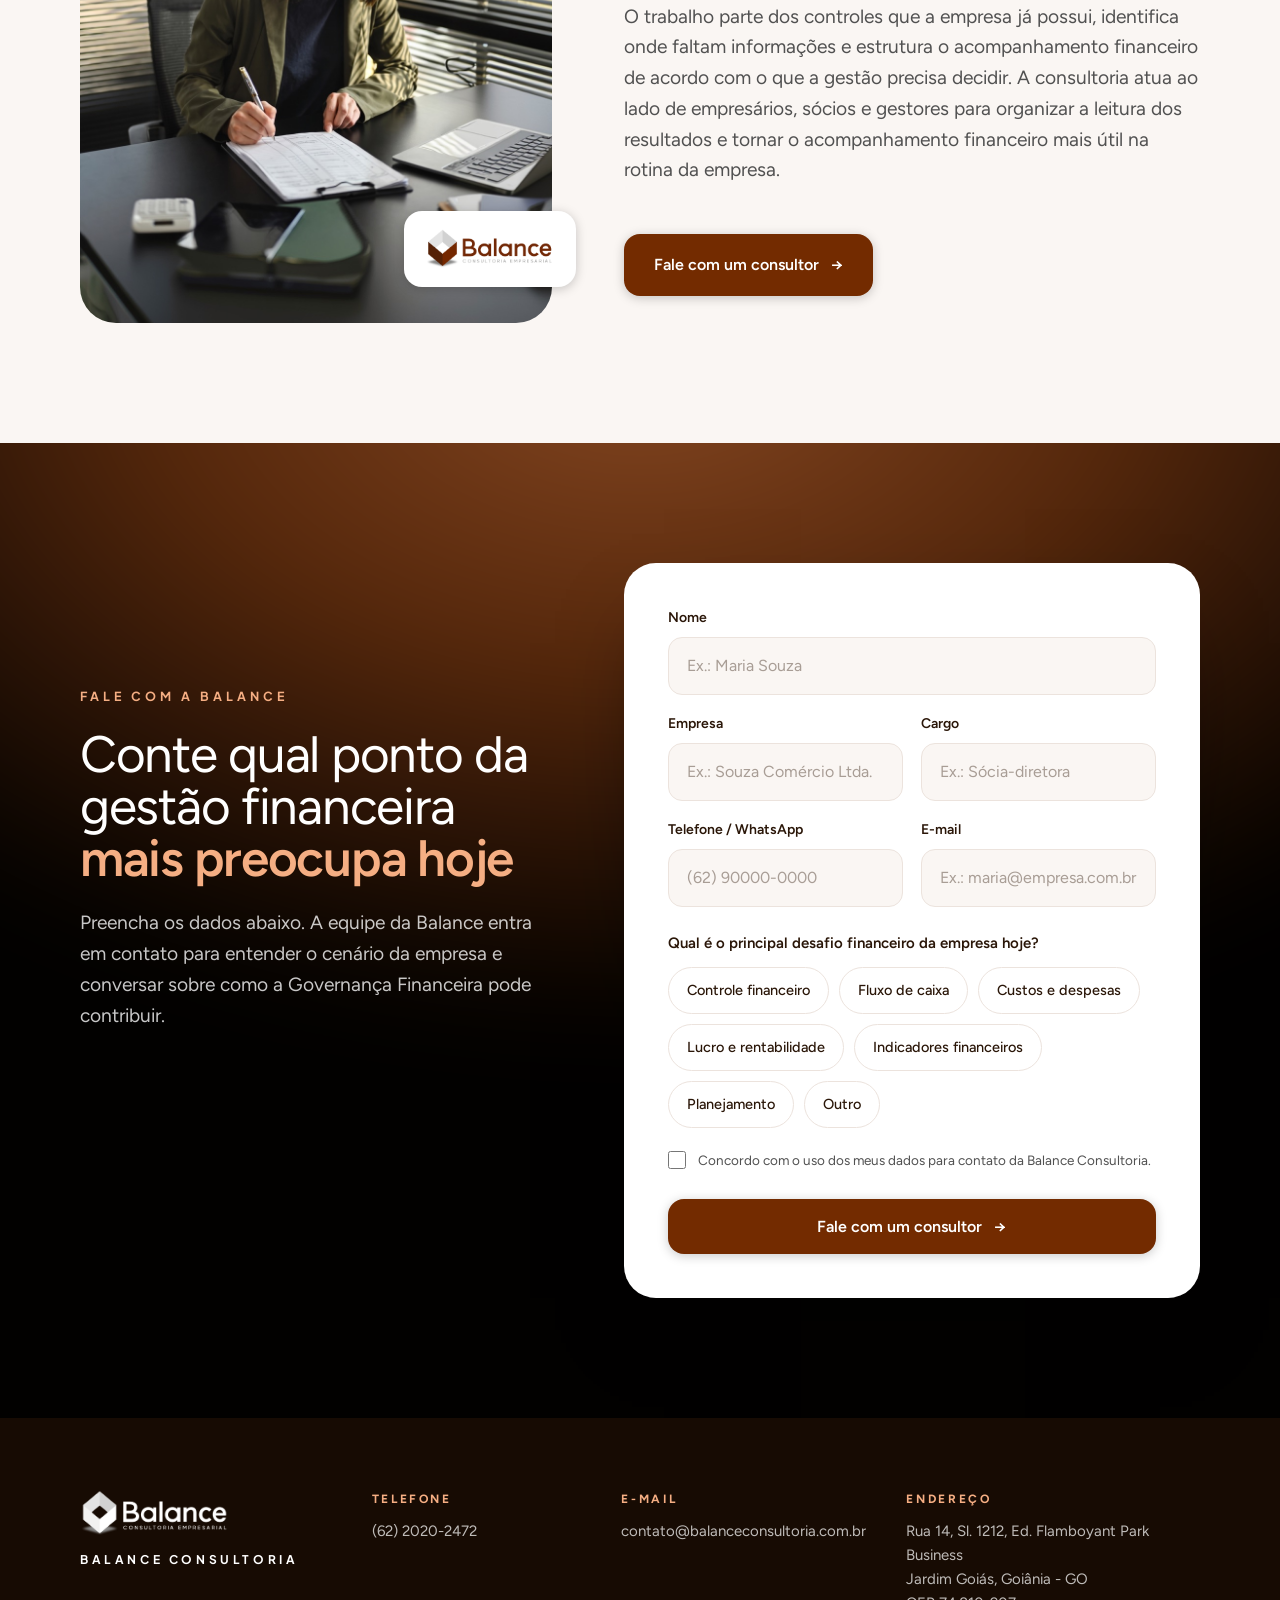
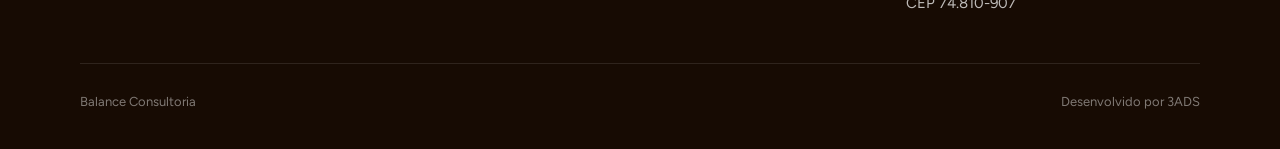
==== commit b26d9d4a: "Hero com foto em tela cheia e divisor por cima Co-Authored-By: Claude Opus 5.5 <noreply@anthropic.co" ====
--- a/index.html
+++ b/index.html
@@ -82,14 +82,14 @@
 
   /* HERO — painel arredondado com moldura e recorte inferior (Figma "Sem título") */
   .hero{--s:1;padding:12px 23px 0;background:#2a1608;position:relative}
-  .hero-panel{background:#40220c;border-radius:39px;padding:196px 0 calc(160px*var(--s) + 40px);min-height:min(983px,100svh);display:flex;align-items:center}
-  .hero .wrap{width:100%;display:grid;grid-template-columns:minmax(0,607px) minmax(0,542px);justify-content:space-between;gap:48px;align-items:center}
+  .hero-panel{background:#40220c url(images/hero-fundo.webp) right center/cover no-repeat;position:relative;isolation:isolate;overflow:hidden;border-radius:39px;padding:196px 0 calc(160px*var(--s) + 40px);min-height:min(983px,100svh);display:flex;align-items:center}
+  .hero-panel::before{content:"";position:absolute;inset:0;z-index:-1;background:linear-gradient(90deg,rgba(42,22,8,.88) 0%,rgba(42,22,8,.6) 38%,rgba(42,22,8,0) 62%)}
+  .hero .wrap{width:100%}
+  .hero .wrap>div{max-width:607px}
   .hero h1{font-size:clamp(40px,4.2vw,60px);color:#fff;letter-spacing:-.053em;line-height:.973}
   .hero h1 b{font-weight:600}
   .hero .lead{margin-top:30px;max-width:515px;font-size:clamp(17px,1.4vw,20px);line-height:1.6}
-  .hero-media{width:100%;max-width:542px;justify-self:end}
-  .hero-media img{width:100%;height:auto}
-  .hero-notch{position:absolute;left:0;right:0;bottom:0;display:flex;height:calc(127px*var(--s));pointer-events:none}
+  .hero-notch{z-index:2;position:absolute;left:0;right:0;bottom:0;display:flex;height:calc(127px*var(--s));pointer-events:none}
   .hero-notch svg{flex:0 0 auto;width:calc(170px*var(--s));height:100%;display:block}
   .hero-notch svg.r{transform:scaleX(-1)}
   .hero-notch i{flex:1;background:linear-gradient(transparent calc(52.64px*var(--s)),#fff 0)}
@@ -176,7 +176,8 @@
     .hero .wrap,.s03 .wrap,.s05 .wrap,.s06 .wrap,.s04 .head{grid-template-columns:1fr;gap:56px}
     .s03 .sticky,.s06 .side{position:static}
     .hero-panel{padding-top:150px}
-    .hero-media{max-width:440px;justify-self:start}
+    .hero-panel{background-position:68% center}
+    .hero-panel::before{background:linear-gradient(90deg,rgba(42,22,8,.9) 0%,rgba(42,22,8,.55) 60%,rgba(42,22,8,.15) 100%)}
     .ftr .grid{grid-template-columns:1fr 1fr}
   }
   @media (max-width:900px){
@@ -190,7 +191,8 @@
     .wrap{padding:0 18px}
     section{padding:72px 0}
     .hero{--s:.55;padding:8px 10px 0}
-    .hero-panel{border-radius:28px;padding:118px 0 calc(160px*var(--s) + 32px);min-height:0}
+    .hero-panel{border-radius:28px;padding:118px 0 calc(160px*var(--s) + 32px);min-height:0;background-position:72% center}
+    .hero-panel::before{background:linear-gradient(180deg,rgba(42,22,8,.92) 0%,rgba(42,22,8,.78) 60%,rgba(42,22,8,.45) 100%)}
     .hdr .logo{height:36px}
     .hdr .btn{padding:11px 16px;font-size:13px}
     .btn{width:100%;justify-content:center}
@@ -230,9 +232,6 @@
         <h1>Tenha clareza sobre <b>lucro, caixa e margem</b> antes de decidir</h1>
         <p class="lead">A Balance organiza processos financeiros, indicadores, custos, fluxo de caixa, rentabilidade e planejamento para que sócios e gestores entendam melhor o resultado da empresa e tenham números mais confiáveis para decidir.</p>
         <div class="cta-row"><a class="btn" href="#contato">Fale com um consultor <span class="arr">→</span></a></div>
-      </div>
-      <div class="hero-media reveal">
-        <img src="images/hero-pessoa.webp" width="542" height="656" alt="Gestora sorrindo segurando um tablet">
       </div>
     </div>
   </div>
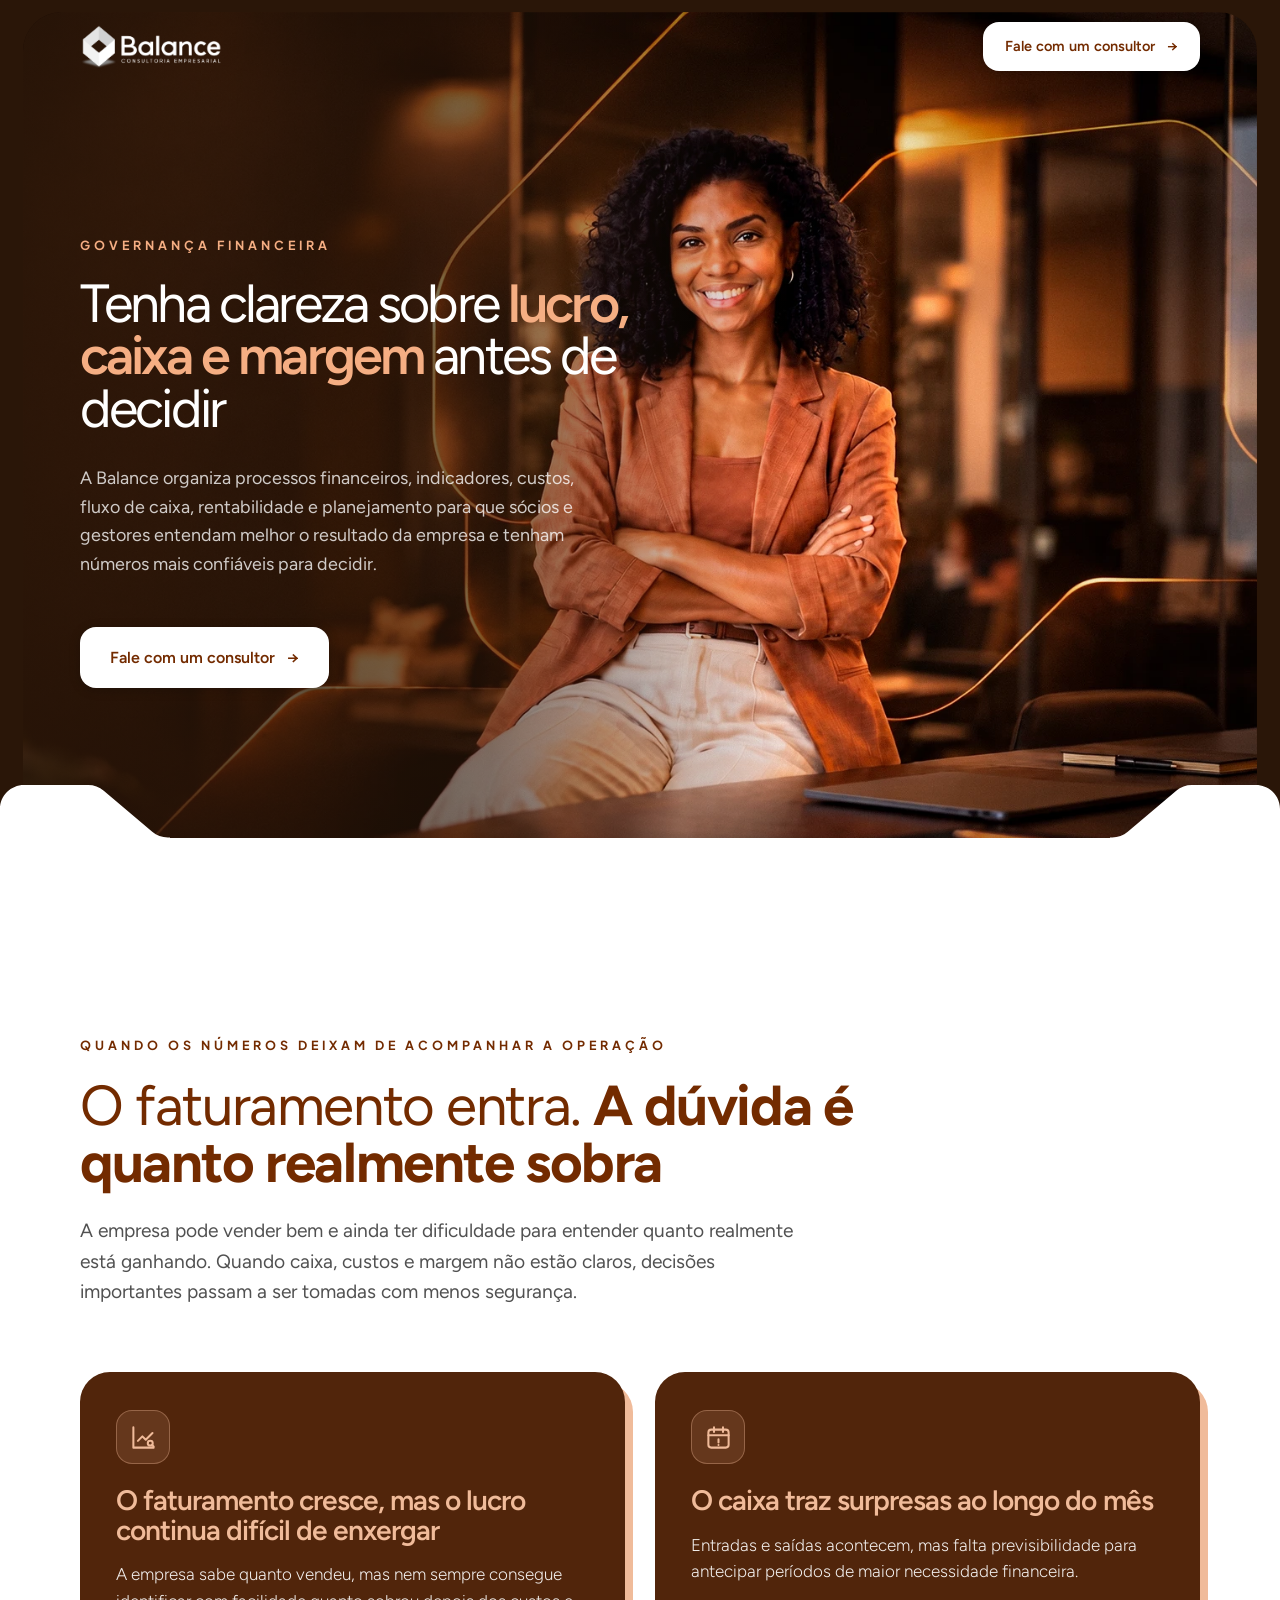
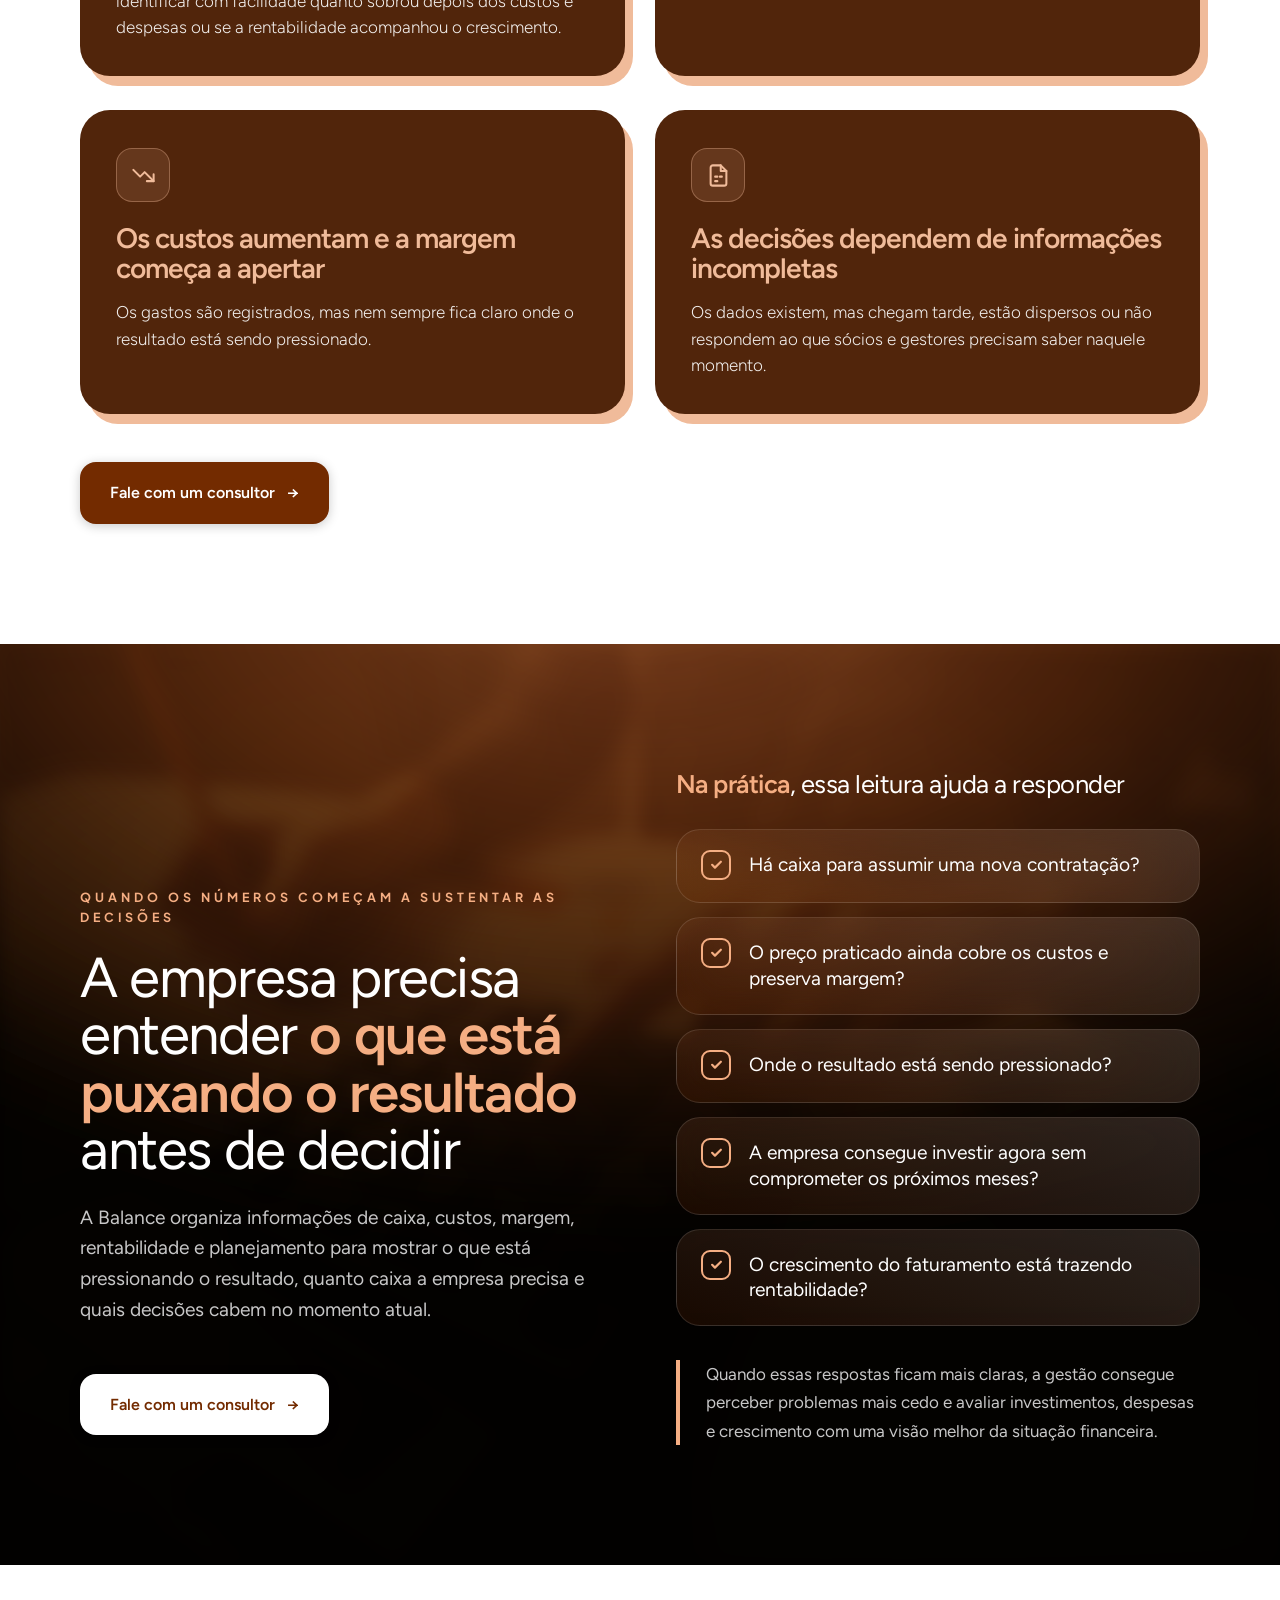
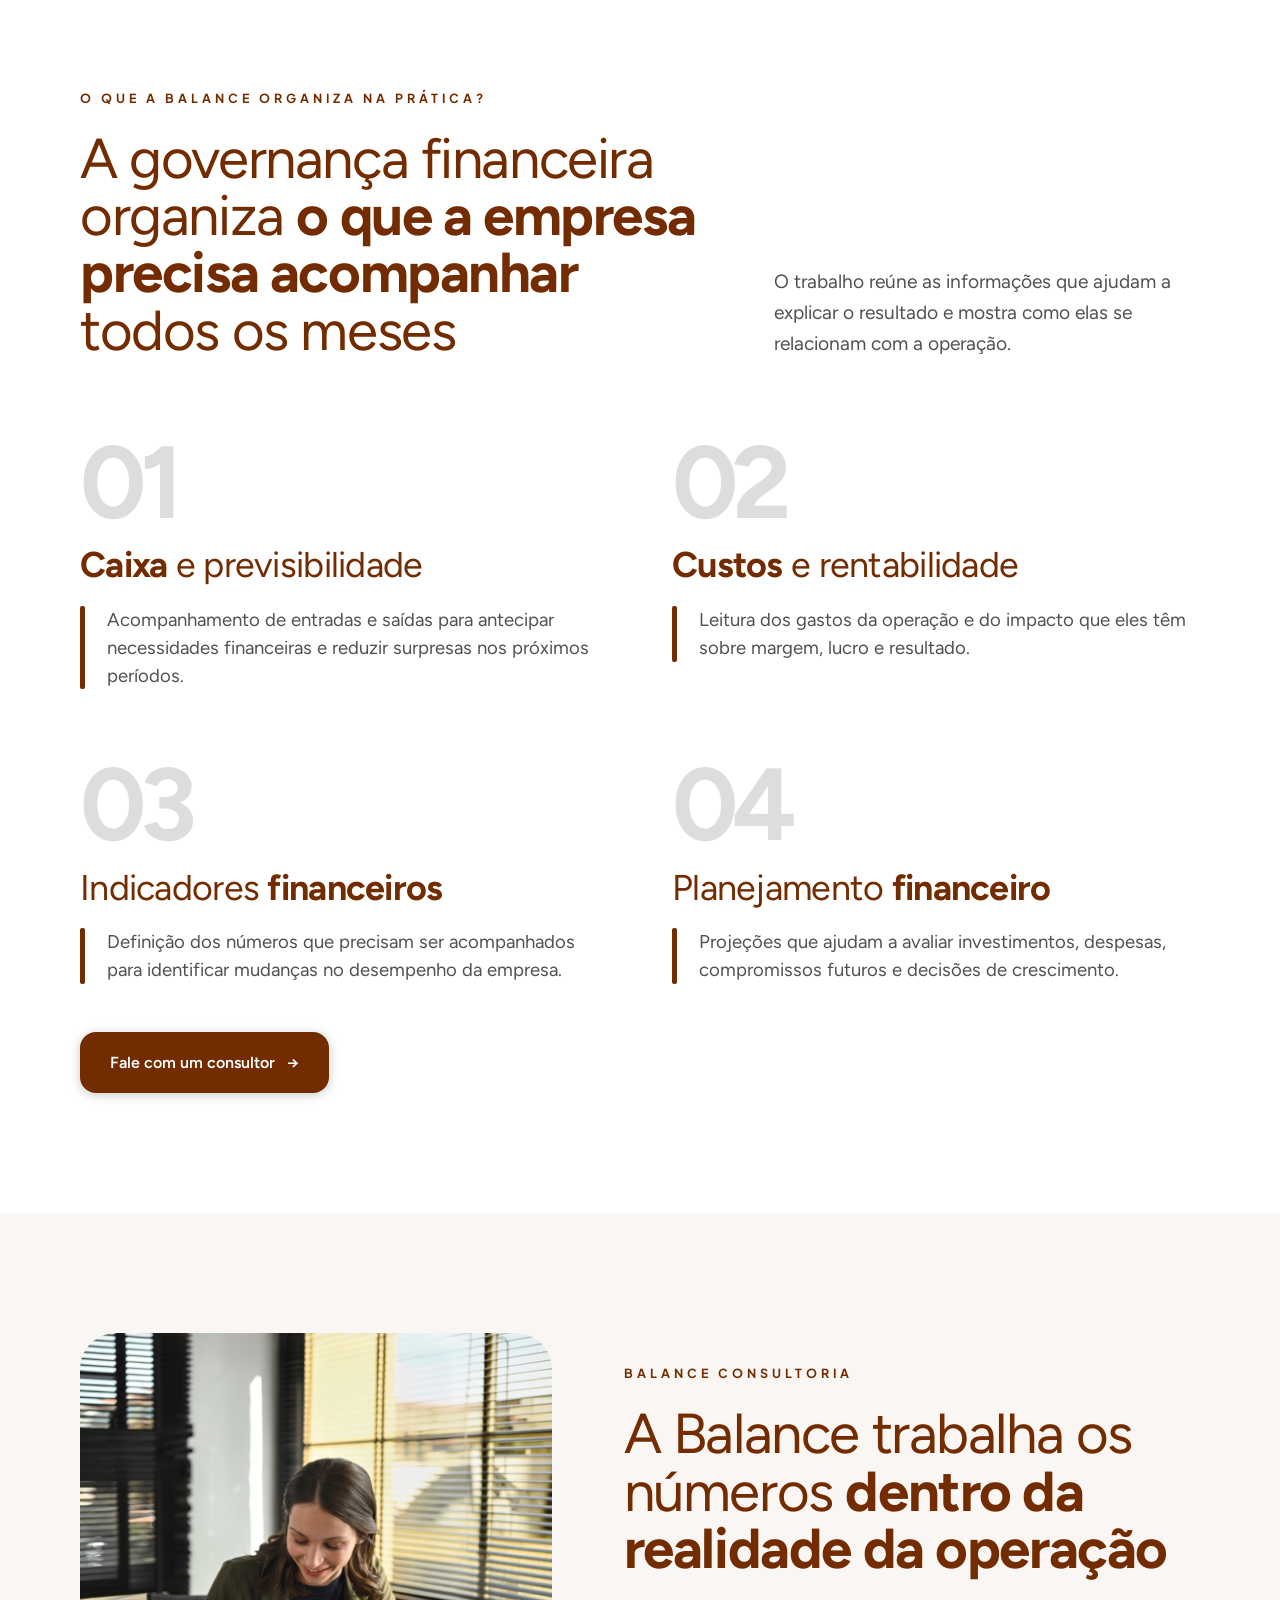
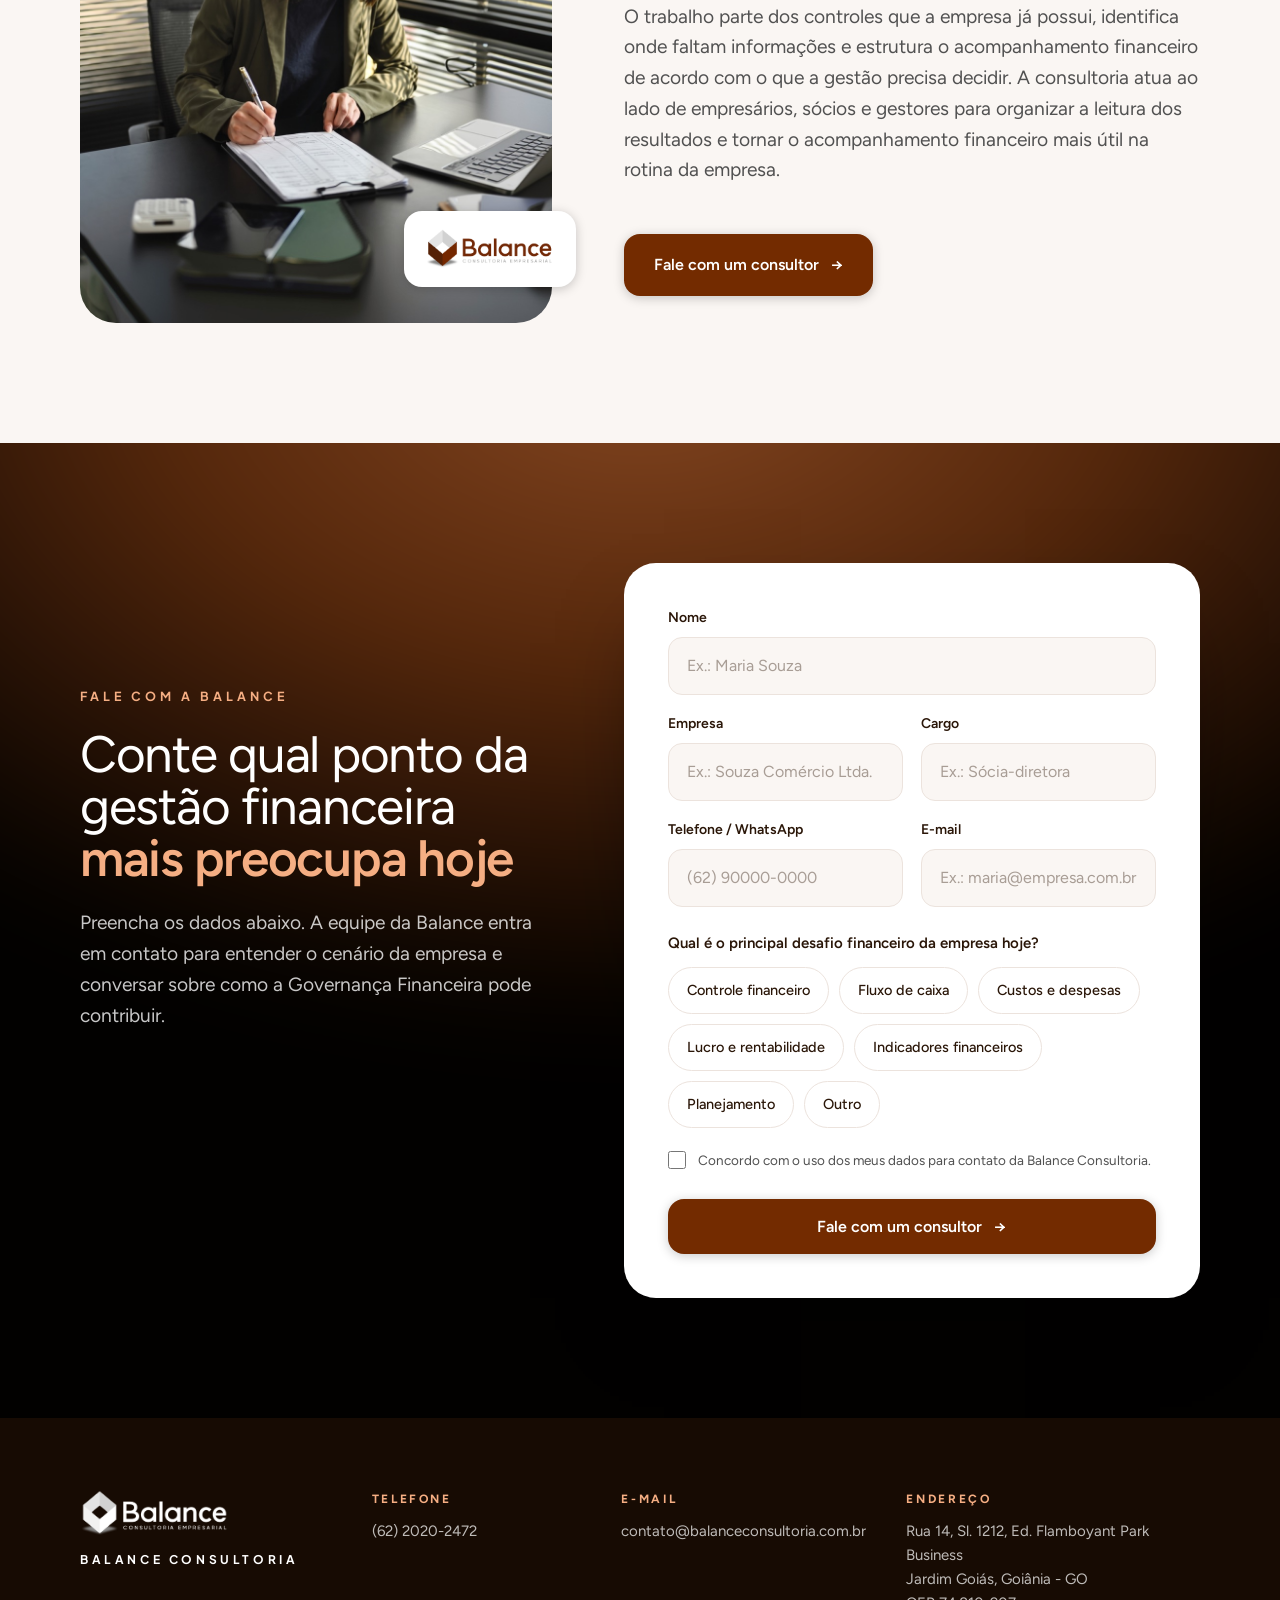
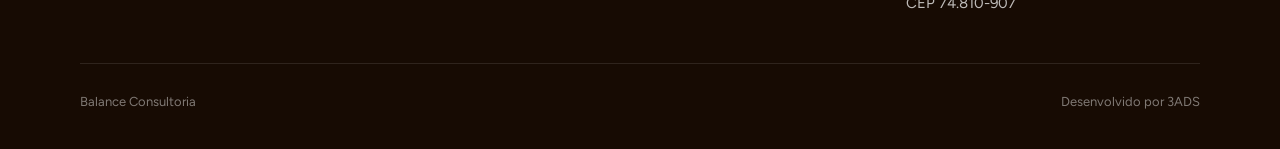
==== commit bfe4ac47: "Hero mobile: foto em destaque no topo e texto centralizado embaixo Co-Authored-By: Claude Opus 5.5 <" ====
--- a/index.html
+++ b/index.html
@@ -191,8 +191,12 @@
     .wrap{padding:0 18px}
     section{padding:72px 0}
     .hero{--s:.55;padding:8px 10px 0}
-    .hero-panel{border-radius:28px;padding:118px 0 calc(160px*var(--s) + 32px);min-height:0;background-position:72% center}
-    .hero-panel::before{background:linear-gradient(180deg,rgba(42,22,8,.92) 0%,rgba(42,22,8,.78) 60%,rgba(42,22,8,.45) 100%)}
+    .hero-panel{border-radius:28px;padding:clamp(340px,96vw,420px) 0 calc(160px*var(--s) + 28px);min-height:0;align-items:flex-end;background:#2a1608 url(images/hero-fundo.webp) 77% 0/auto clamp(520px,148vw,640px) no-repeat}
+    .hero-panel::before{background:linear-gradient(180deg,rgba(42,22,8,0) 0%,rgba(42,22,8,0) 38%,rgba(42,22,8,.55) 55%,rgba(42,22,8,.92) 72%,#2a1608 100%)}
+    .hero .wrap>div{margin:0 auto;text-align:center}
+    .hero .lead{margin:18px auto 0}
+    .hero .kicker{margin-bottom:14px}
+    .hero .cta-row{margin-top:28px}
     .hdr .logo{height:36px}
     .hdr .btn{padding:11px 16px;font-size:13px}
     .btn{width:100%;justify-content:center}
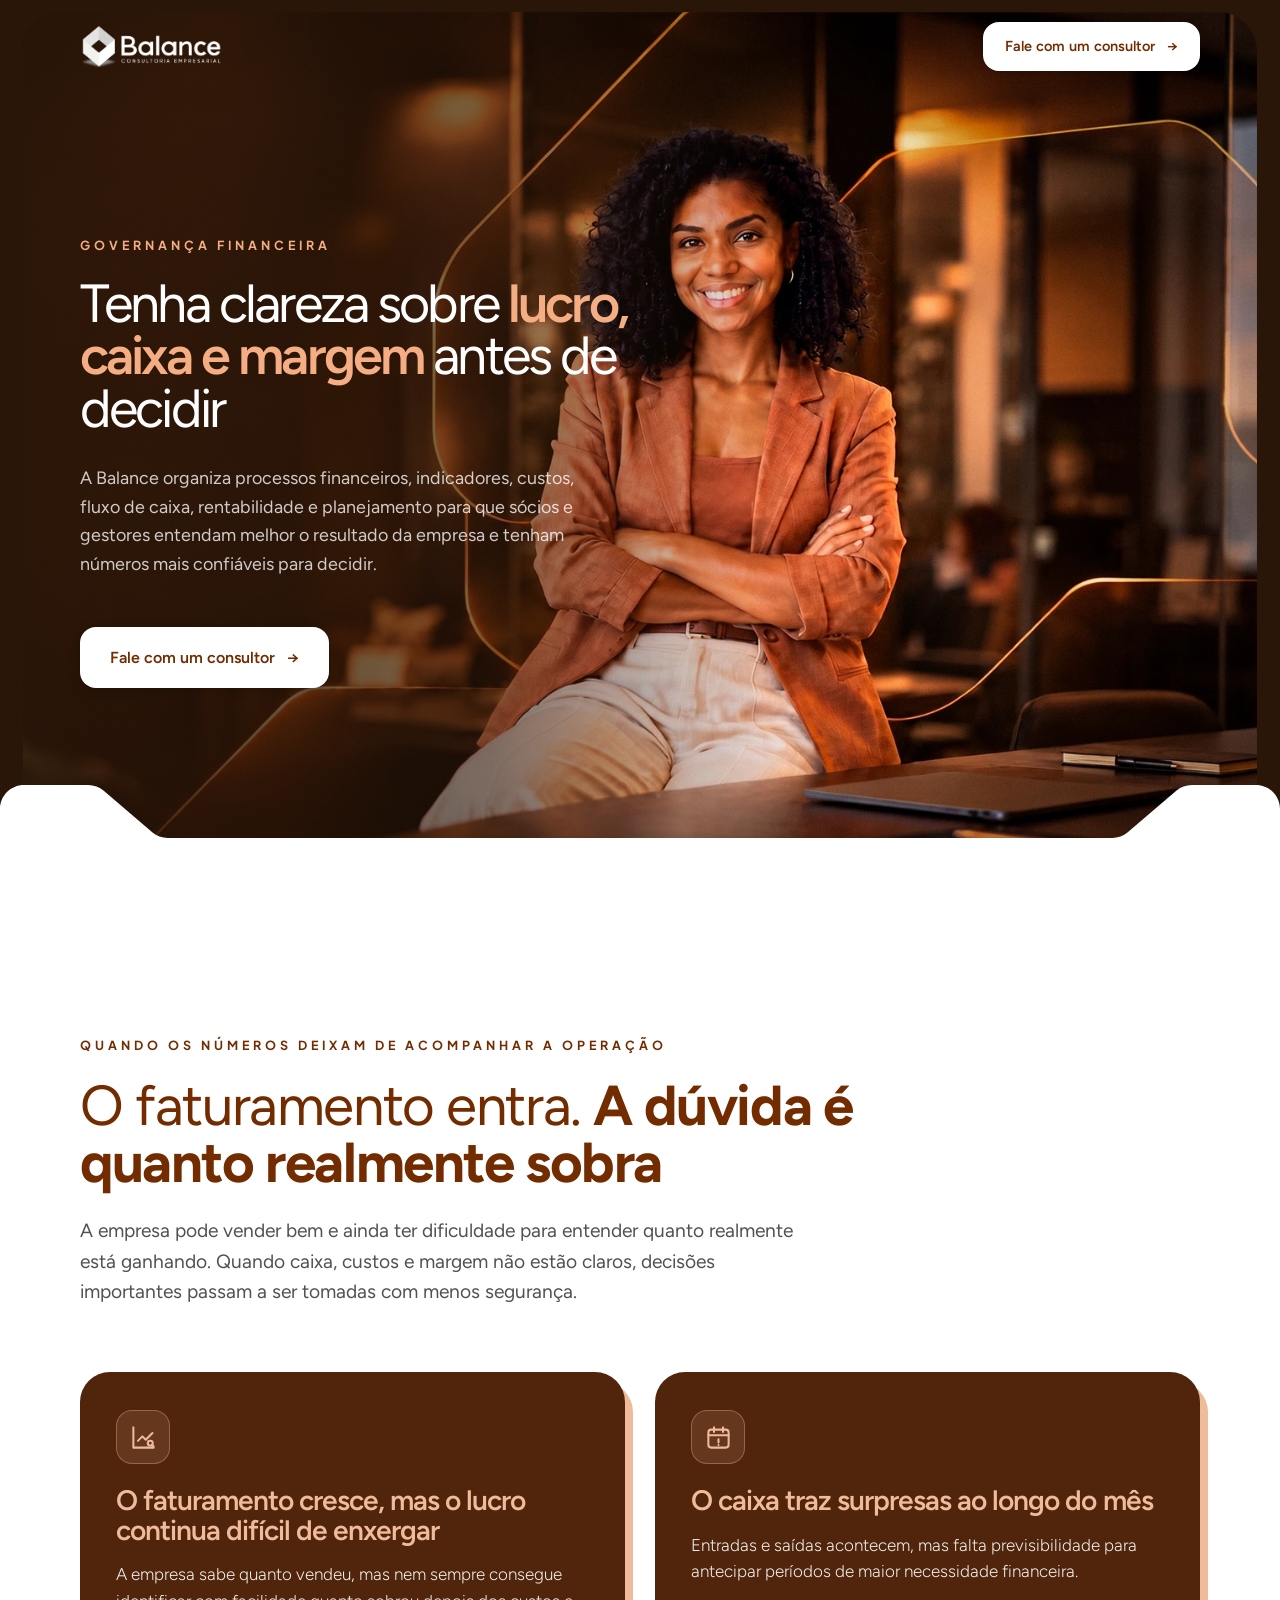
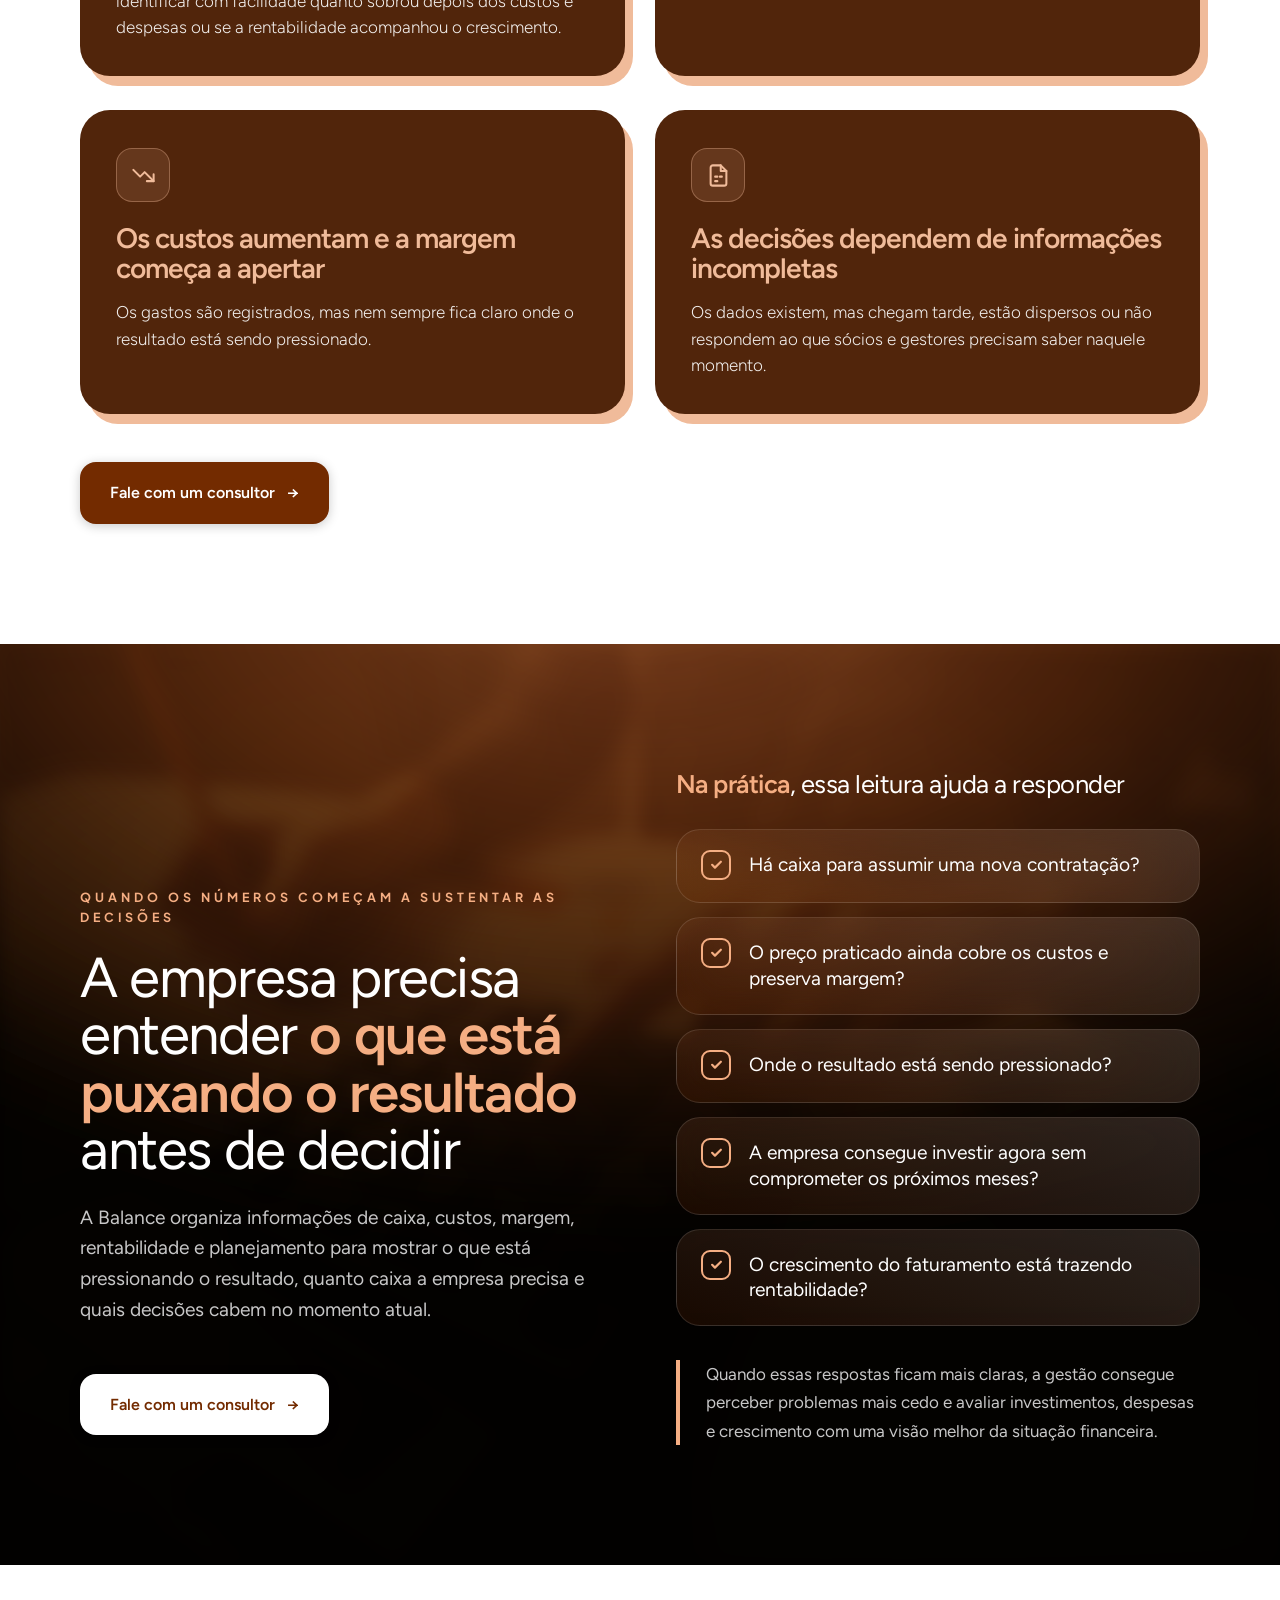
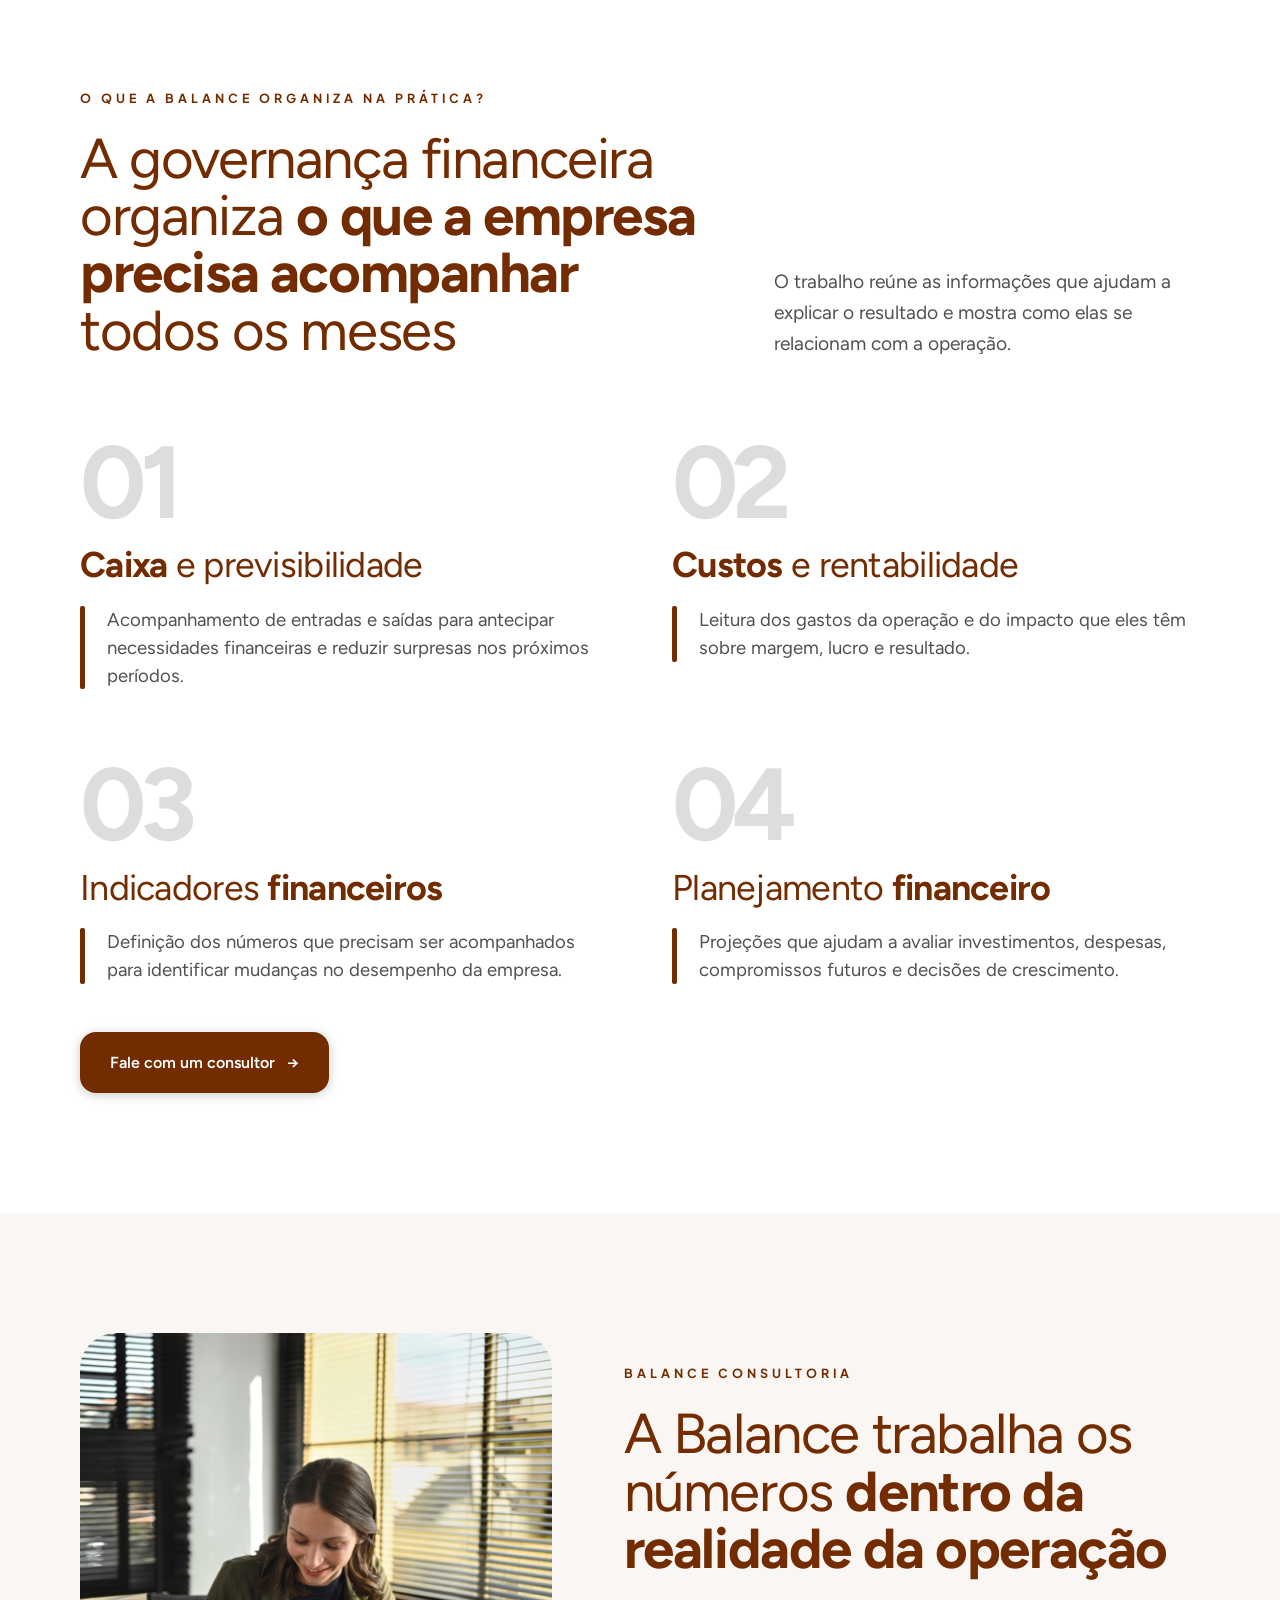
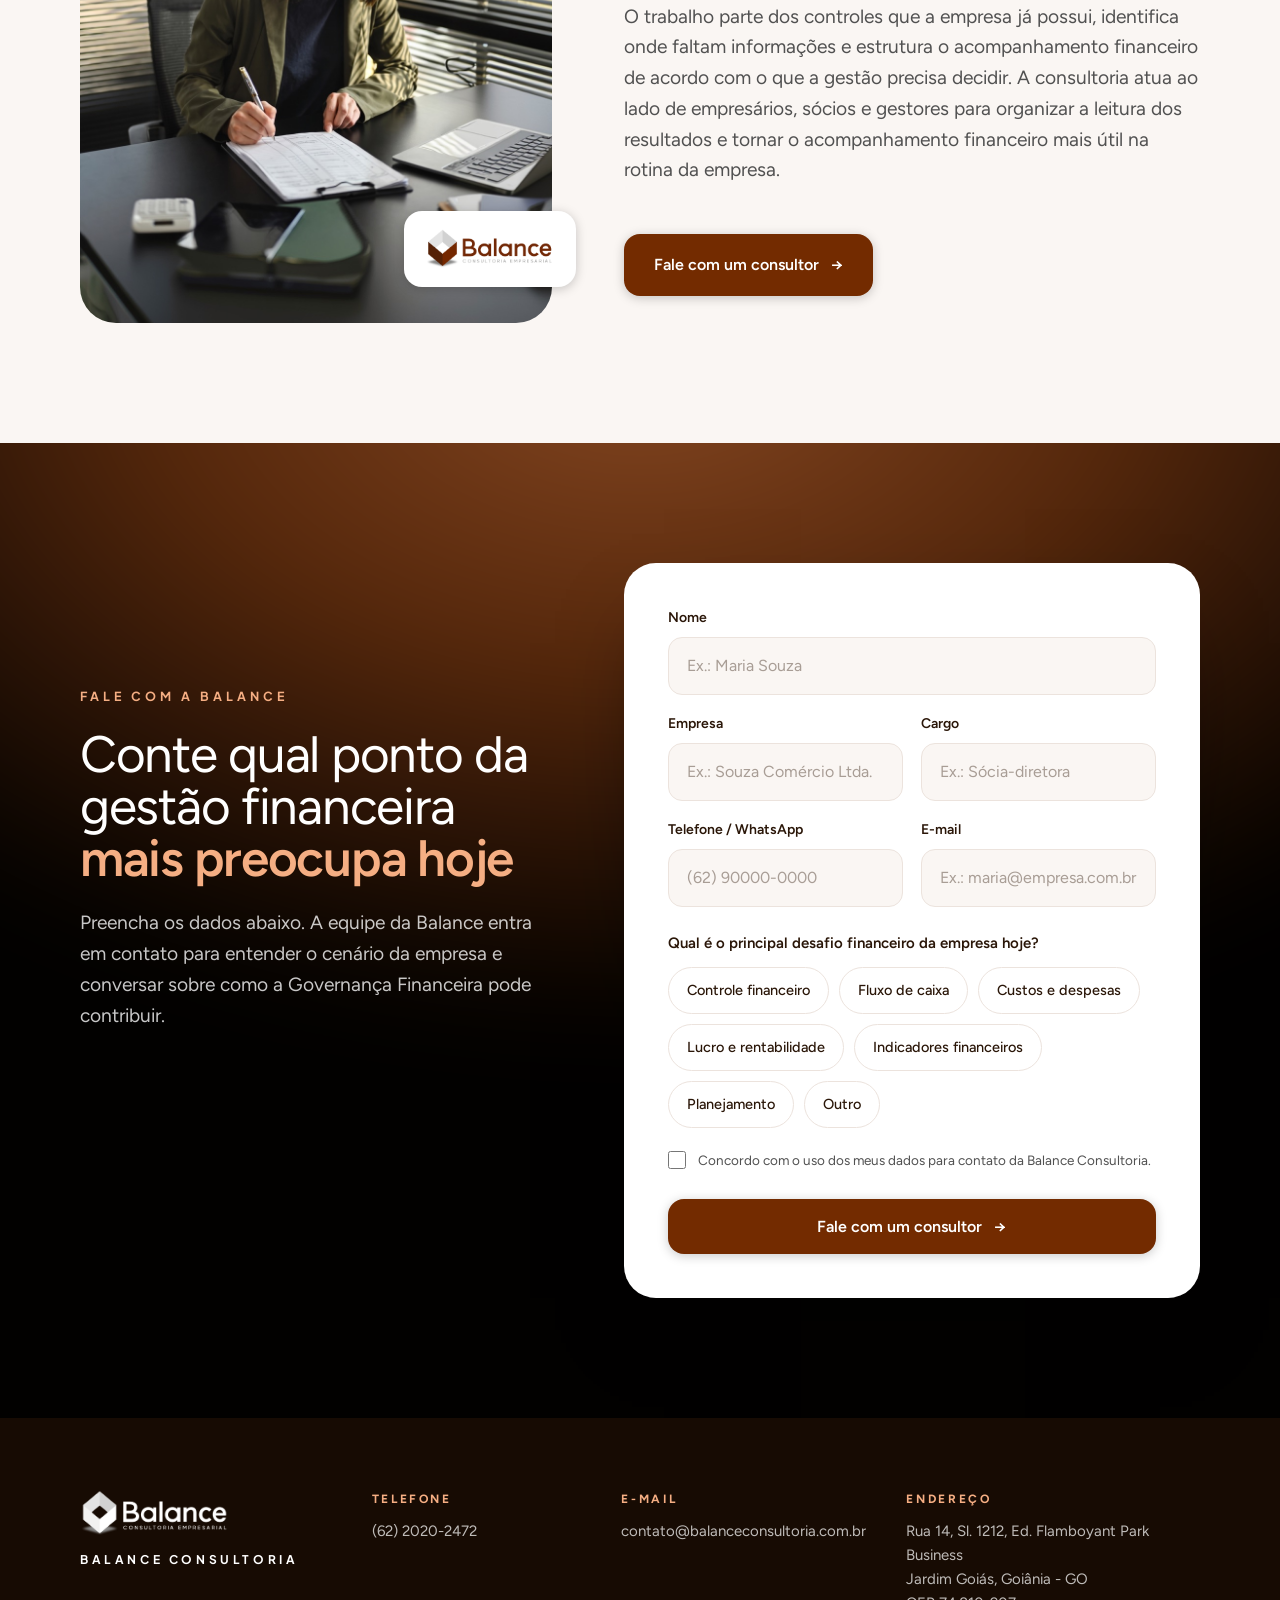
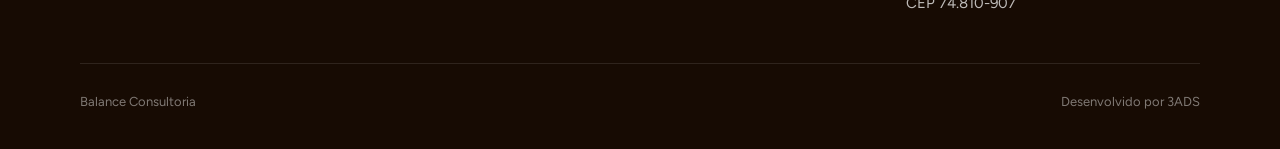
==== commit 4f177d39: "Divisor da hero sem frestas no mobile (peças sobrepostas) Co-Authored-By: Claude Opus 5.5 <noreply@a" ====
--- a/index.html
+++ b/index.html
@@ -89,10 +89,10 @@
   .hero h1{font-size:clamp(40px,4.2vw,60px);color:#fff;letter-spacing:-.053em;line-height:.973}
   .hero h1 b{font-weight:600}
   .hero .lead{margin-top:30px;max-width:515px;font-size:clamp(17px,1.4vw,20px);line-height:1.6}
-  .hero-notch{z-index:2;position:absolute;left:0;right:0;bottom:0;display:flex;height:calc(127px*var(--s));pointer-events:none}
-  .hero-notch svg{flex:0 0 auto;width:calc(170px*var(--s));height:100%;display:block}
+  .hero-notch{z-index:2;position:absolute;left:0;right:0;bottom:-1px;display:flex;height:calc(127px*var(--s) + 1px);pointer-events:none}
+  .hero-notch svg{position:relative;z-index:1;flex:0 0 auto;width:calc(170px*var(--s));height:100%;display:block;shape-rendering:geometricPrecision}
   .hero-notch svg.r{transform:scaleX(-1)}
-  .hero-notch i{flex:1;background:linear-gradient(transparent calc(52.64px*var(--s)),#fff 0)}
+  .hero-notch i{flex:1;margin:0 -3px;background:linear-gradient(transparent 41.31%,#fff 0)}
 
   /* S02 — dores */
   .pains{display:grid;grid-template-columns:repeat(2,1fr);gap:34px 30px;margin-top:64px}
@@ -190,9 +190,9 @@
   @media (max-width:640px){
     .wrap{padding:0 18px}
     section{padding:72px 0}
-    .hero{--s:.55;padding:8px 10px 0}
-    .hero-panel{border-radius:28px;padding:clamp(340px,96vw,420px) 0 calc(160px*var(--s) + 28px);min-height:0;align-items:flex-end;background:#2a1608 url(images/hero-fundo.webp) 77% 0/auto clamp(520px,148vw,640px) no-repeat}
-    .hero-panel::before{background:linear-gradient(180deg,rgba(42,22,8,0) 0%,rgba(42,22,8,0) 38%,rgba(42,22,8,.55) 55%,rgba(42,22,8,.92) 72%,#2a1608 100%)}
+    .hero{--s:.5;padding:8px 10px 0}
+    .hero-panel{--h:clamp(580px,172vw,720px);border-radius:28px;padding:calc(var(--h)*.6) 0 calc(160px*var(--s) + 28px);min-height:0;align-items:flex-end;background:linear-gradient(180deg,rgba(42,22,8,0) 0%,rgba(42,22,8,0) 42%,rgba(42,22,8,.6) 60%,rgba(42,22,8,.94) 80%,#2a1608 97%) 0 0/100% var(--h) no-repeat,url(images/hero-fundo.webp) 76% 0/auto var(--h) no-repeat,#2a1608}
+    .hero-panel::before{display:none}
     .hero .wrap>div{margin:0 auto;text-align:center}
     .hero .lead{margin:18px auto 0}
     .hero .kicker{margin-bottom:14px}
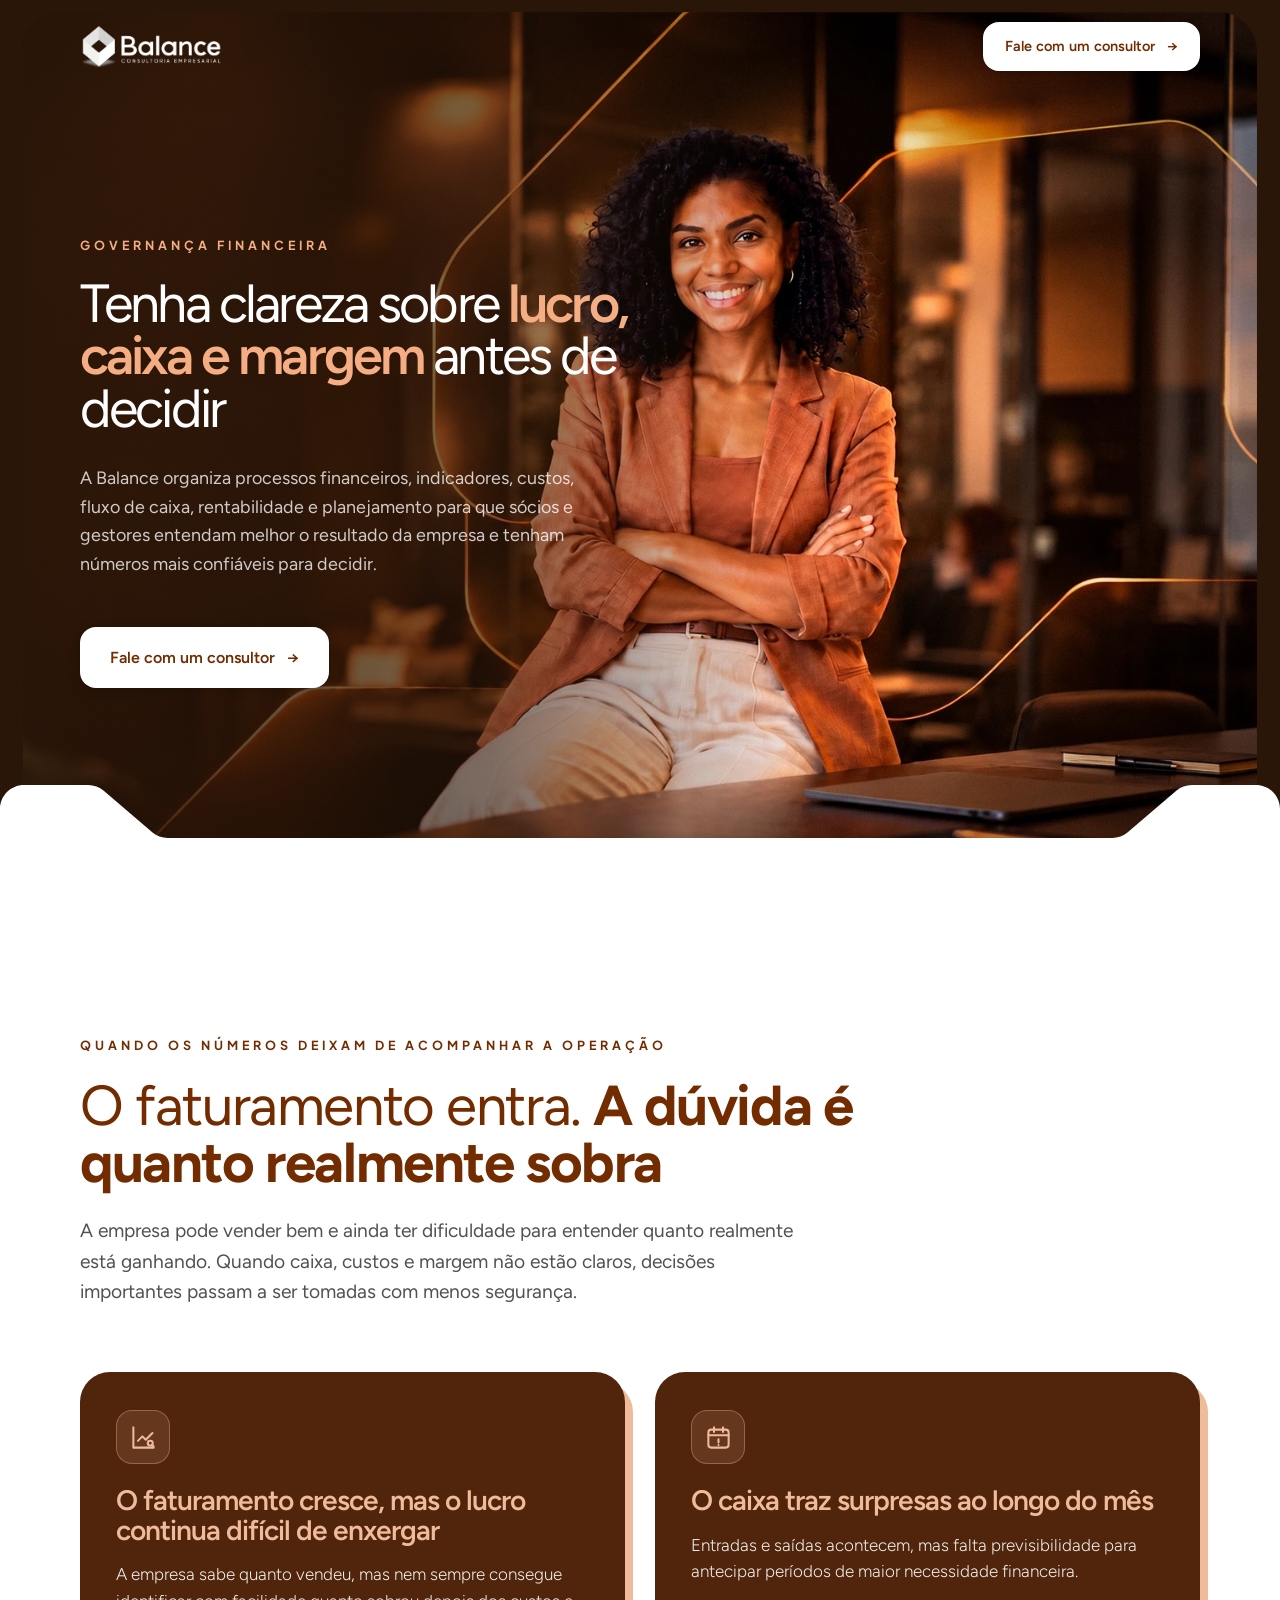
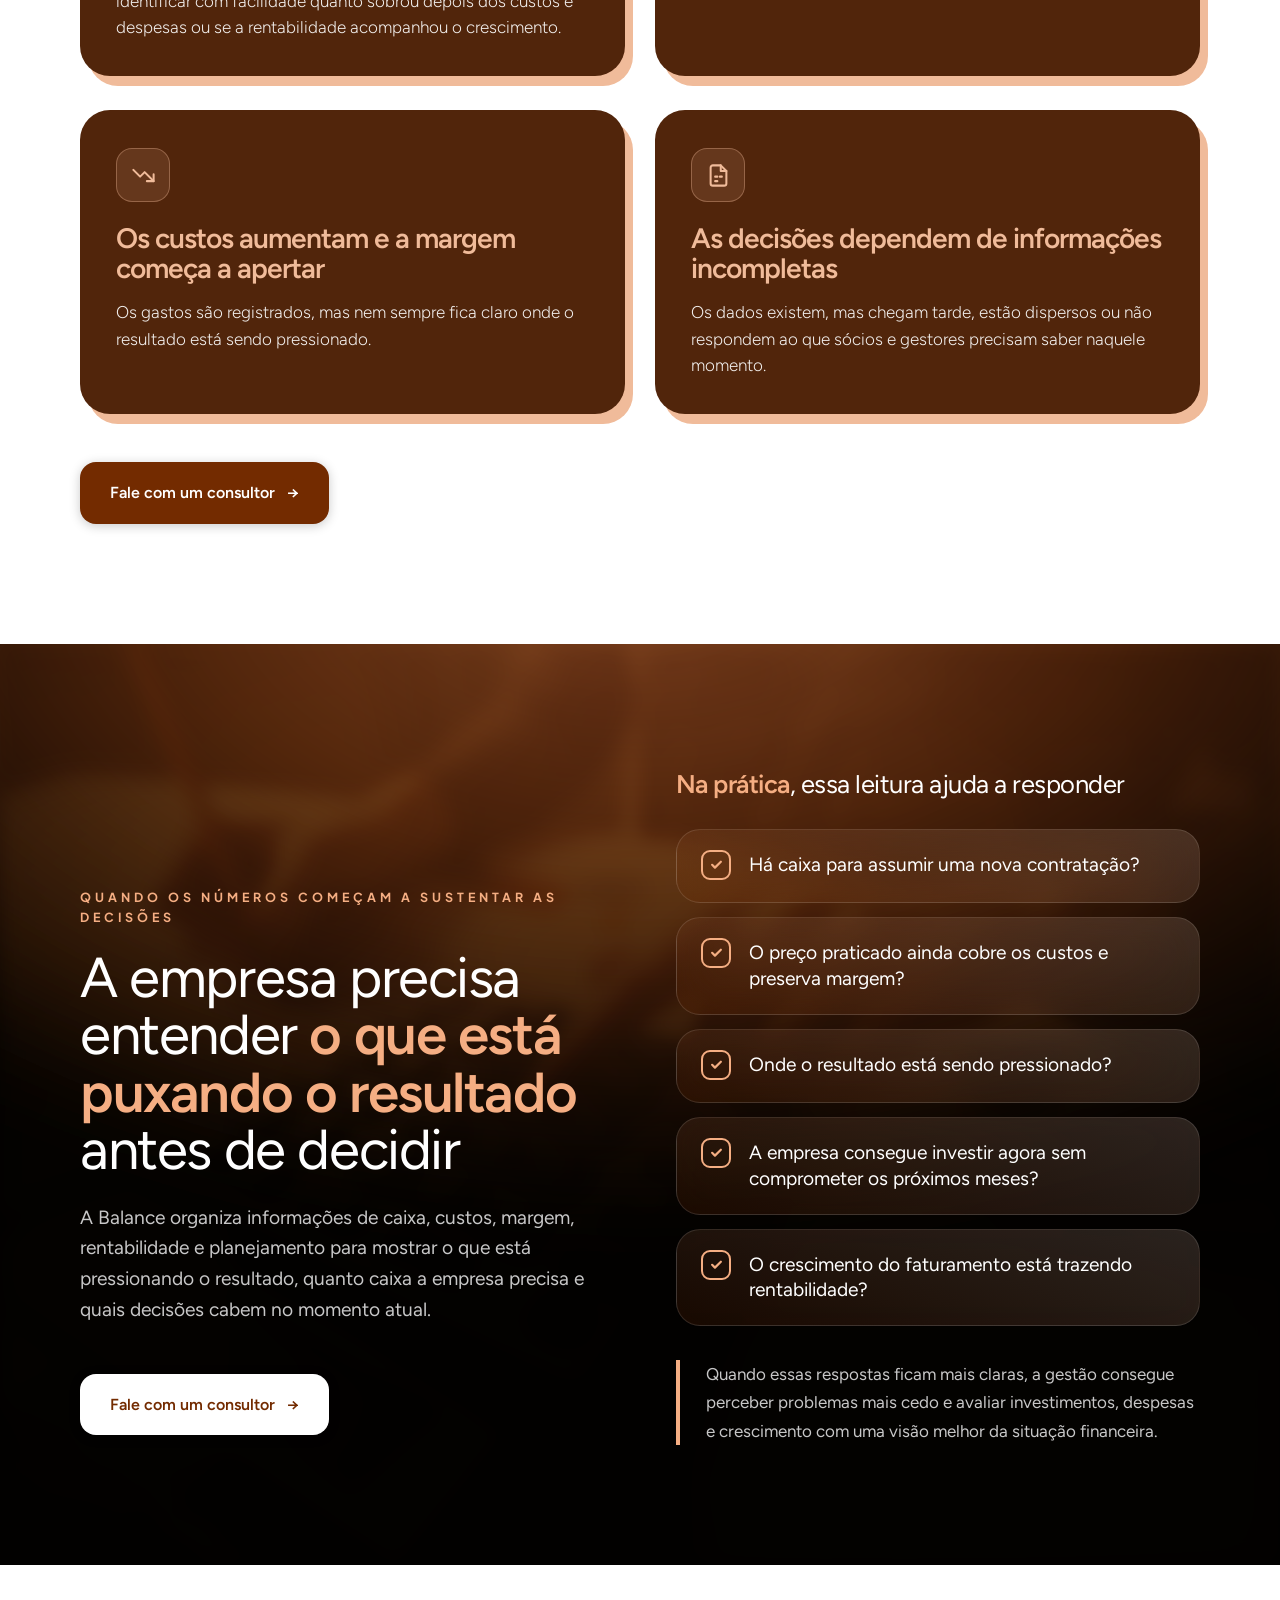
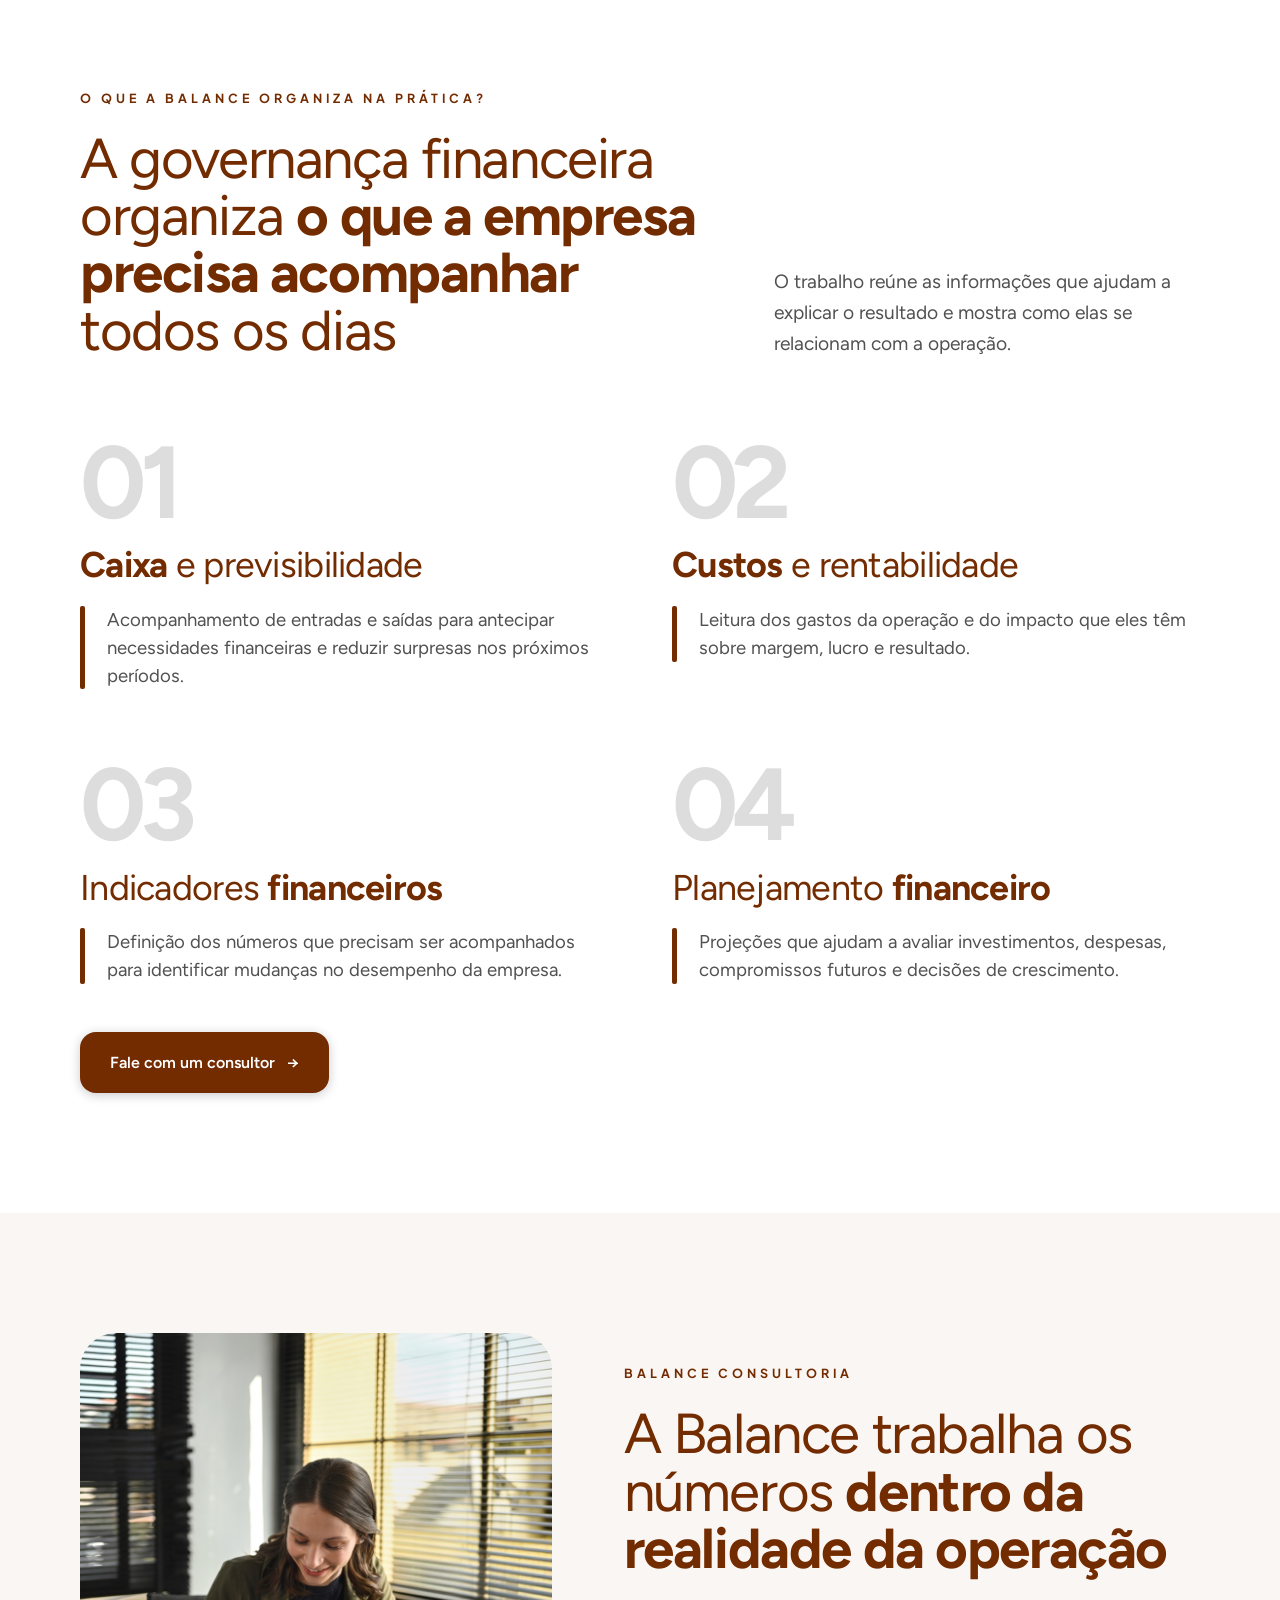
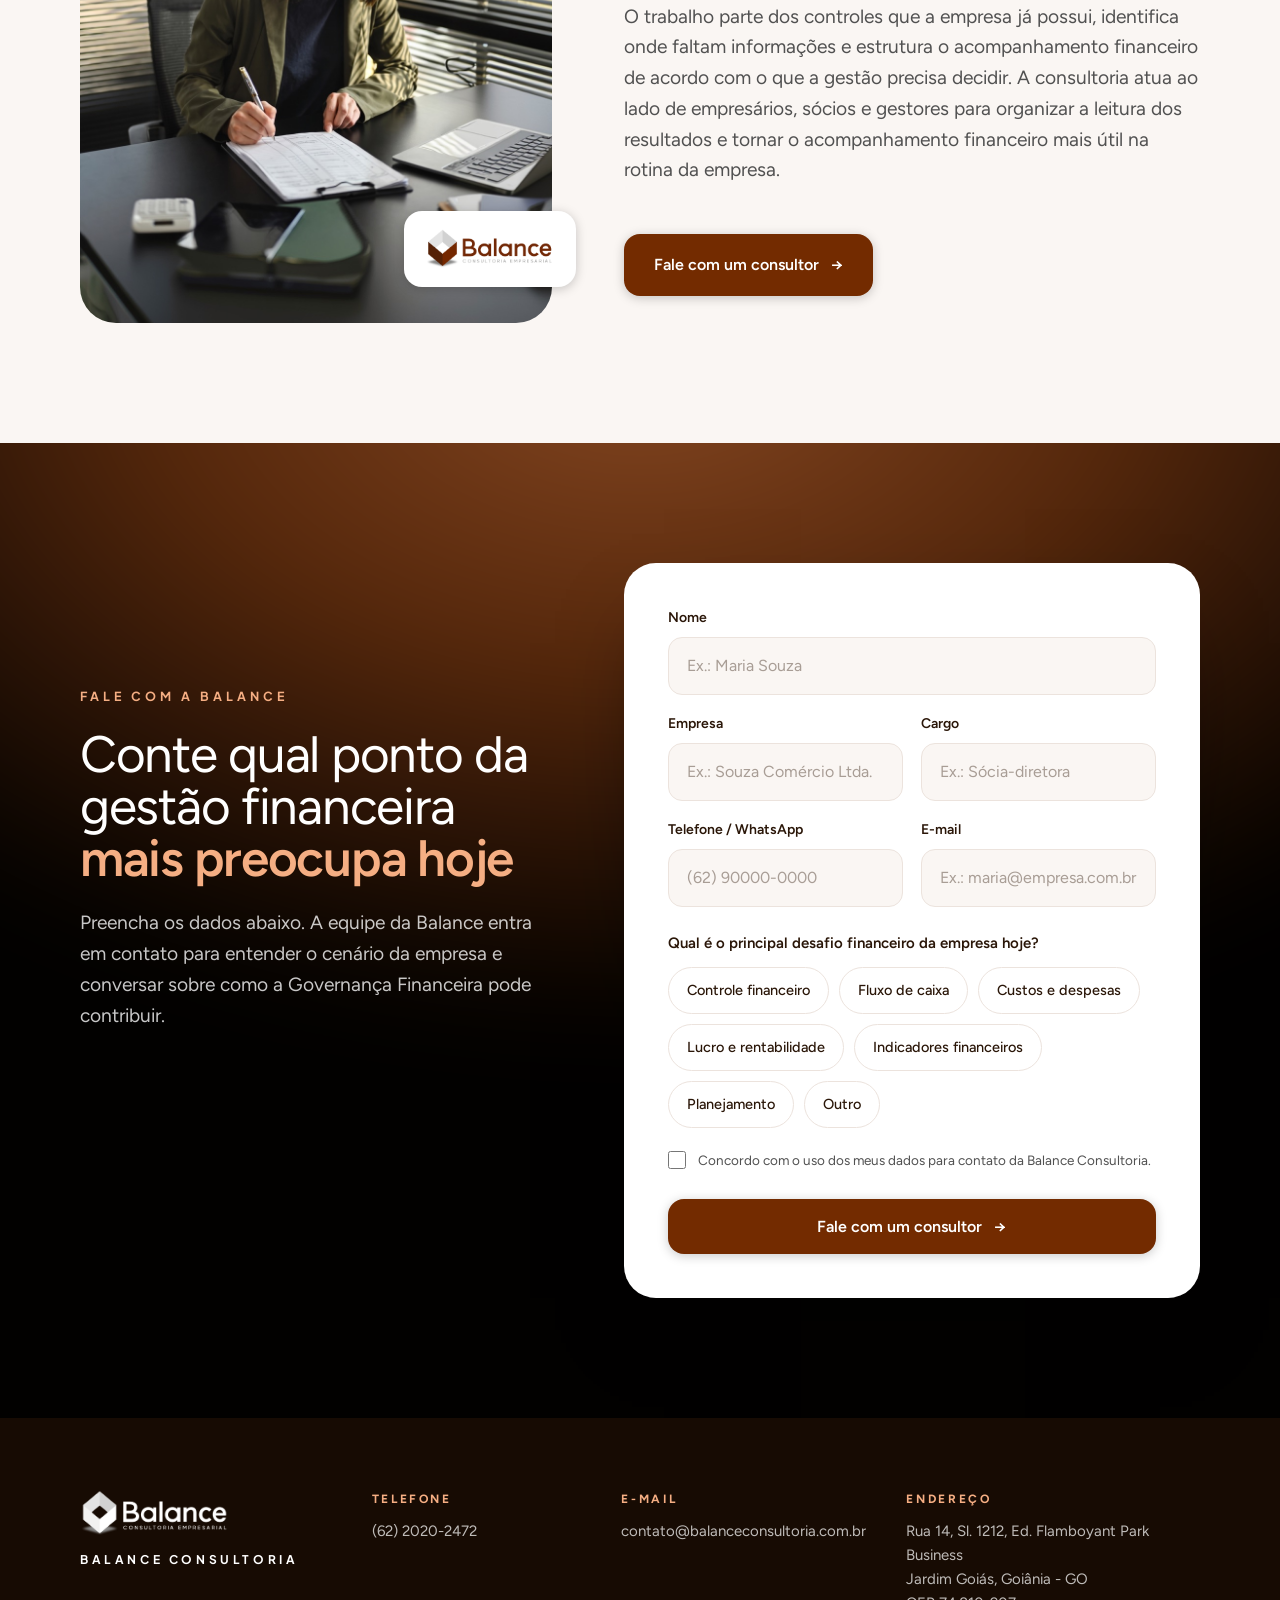
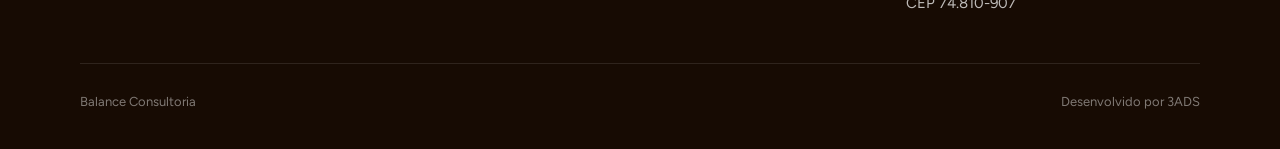
==== commit 69e2e3ce: "Seção 04: troca "meses" por "dias" no título (pedido do cliente) Co-Authored-By: Claude Opus 5.5 <no" ====
--- a/index.html
+++ b/index.html
@@ -6,6 +6,18 @@
 <title>Balance Consultoria | Governança Financeira</title>
 <meta name="description" content="A Balance organiza processos financeiros, indicadores, custos, fluxo de caixa, rentabilidade e planejamento para que sócios e gestores entendam melhor o resultado da empresa e tenham números mais confiáveis para decidir.">
 <meta name="robots" content="noindex, nofollow">
+<meta property="og:type" content="website">
+<meta property="og:locale" content="pt_BR">
+<meta property="og:site_name" content="Balance Consultoria">
+<meta property="og:title" content="Balance Consultoria | Governança Financeira">
+<meta property="og:description" content="A Balance organiza processos financeiros, indicadores, custos, fluxo de caixa, rentabilidade e planejamento para que sócios e gestores entendam melhor o resultado da empresa e tenham números mais confiáveis para decidir.">
+<meta property="og:url" content="https://atendimento3ads.github.io/lp-balance/">
+<meta property="og:image" content="https://atendimento3ads.github.io/lp-balance/images/og-balance.jpg">
+<meta property="og:image:width" content="1200">
+<meta property="og:image:height" content="630">
+<meta property="og:image:alt" content="Tenha clareza sobre lucro, caixa e margem antes de decidir — Balance Consultoria">
+<meta name="twitter:card" content="summary_large_image">
+<meta name="twitter:image" content="https://atendimento3ads.github.io/lp-balance/images/og-balance.jpg">
 <link rel="icon" type="image/png" href="images/logo-colorida.png">
 <link rel="preconnect" href="https://fonts.googleapis.com">
 <link rel="preconnect" href="https://fonts.gstatic.com" crossorigin>
@@ -314,7 +326,7 @@
       <div>
         <!-- COPY -->
         <span class="kicker">O que a Balance organiza na prática?</span>
-        <h2>A governança financeira organiza <b>o que a empresa precisa acompanhar</b> todos os meses</h2>
+        <h2>A governança financeira organiza <b>o que a empresa precisa acompanhar</b> todos os dias</h2>
       </div>
       <p class="lead">O trabalho reúne as informações que ajudam a explicar o resultado e mostra como elas se relacionam com a operação.</p>
     </div>
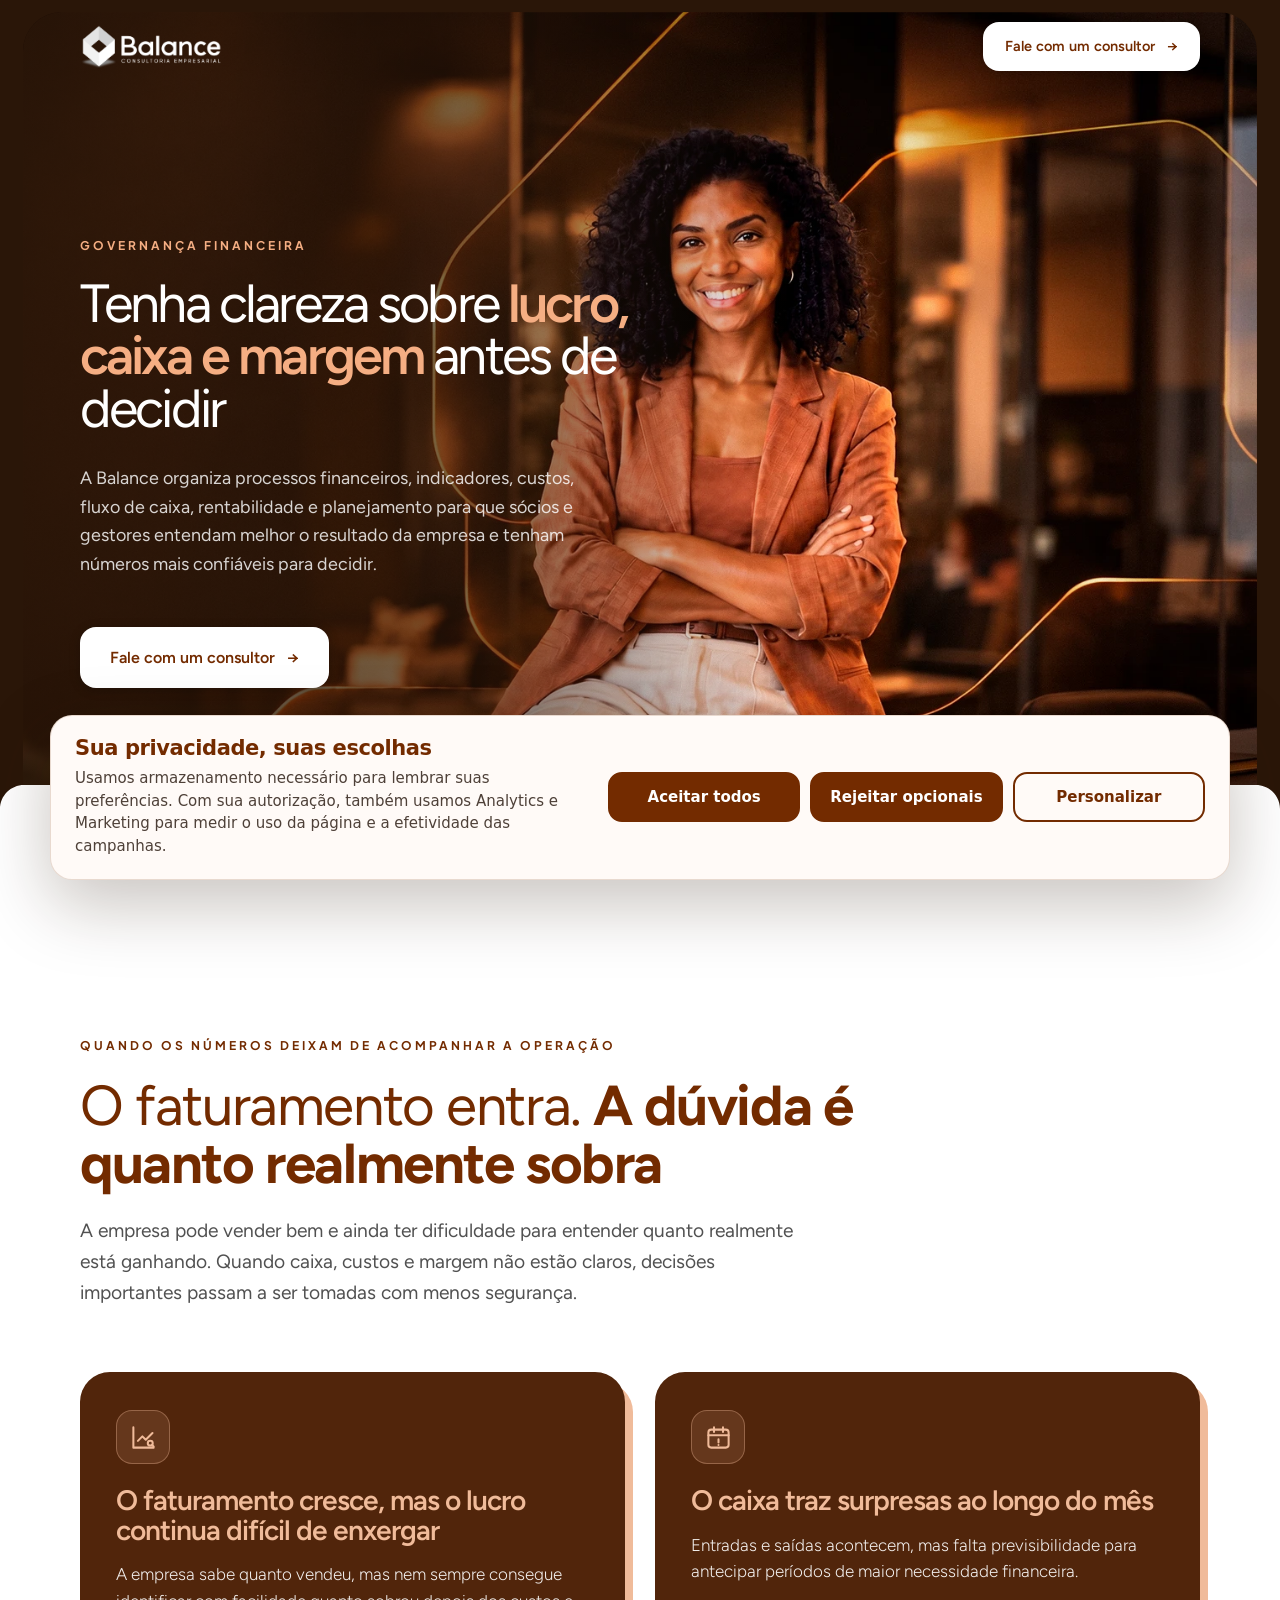
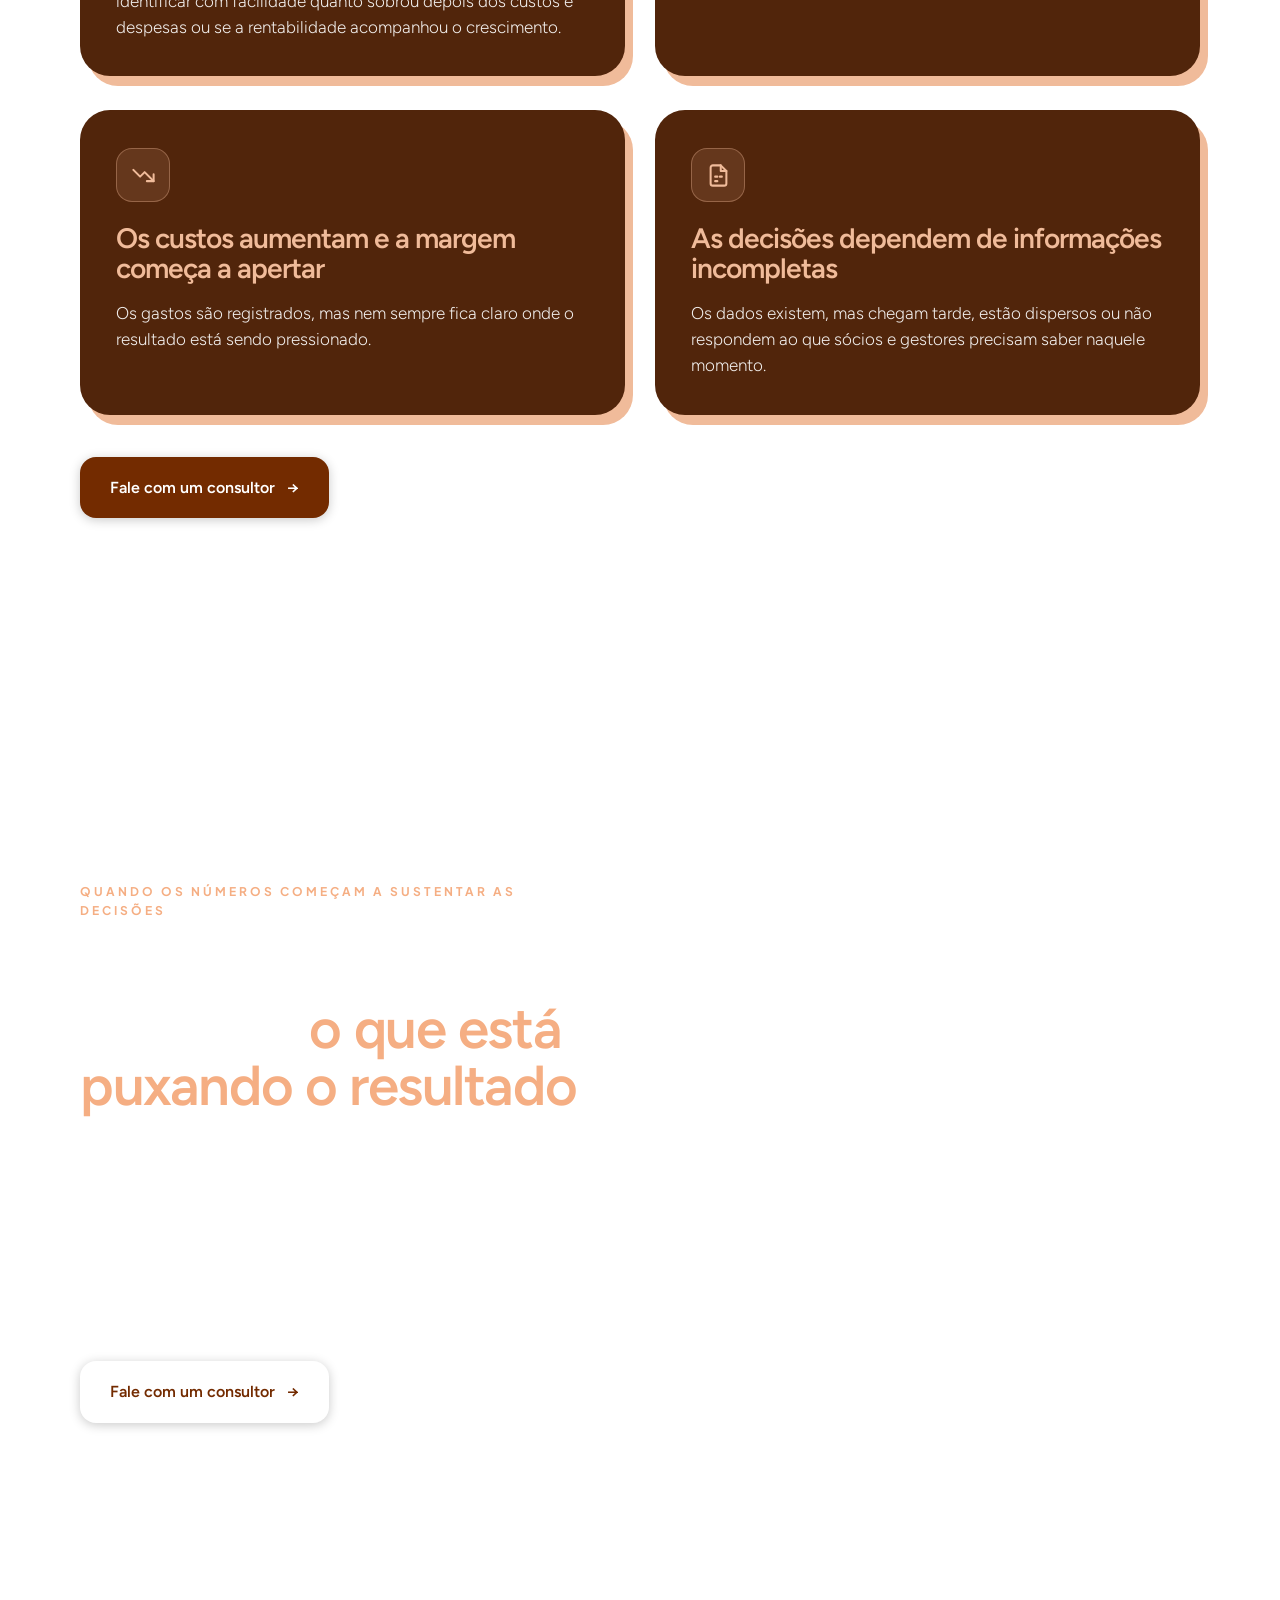
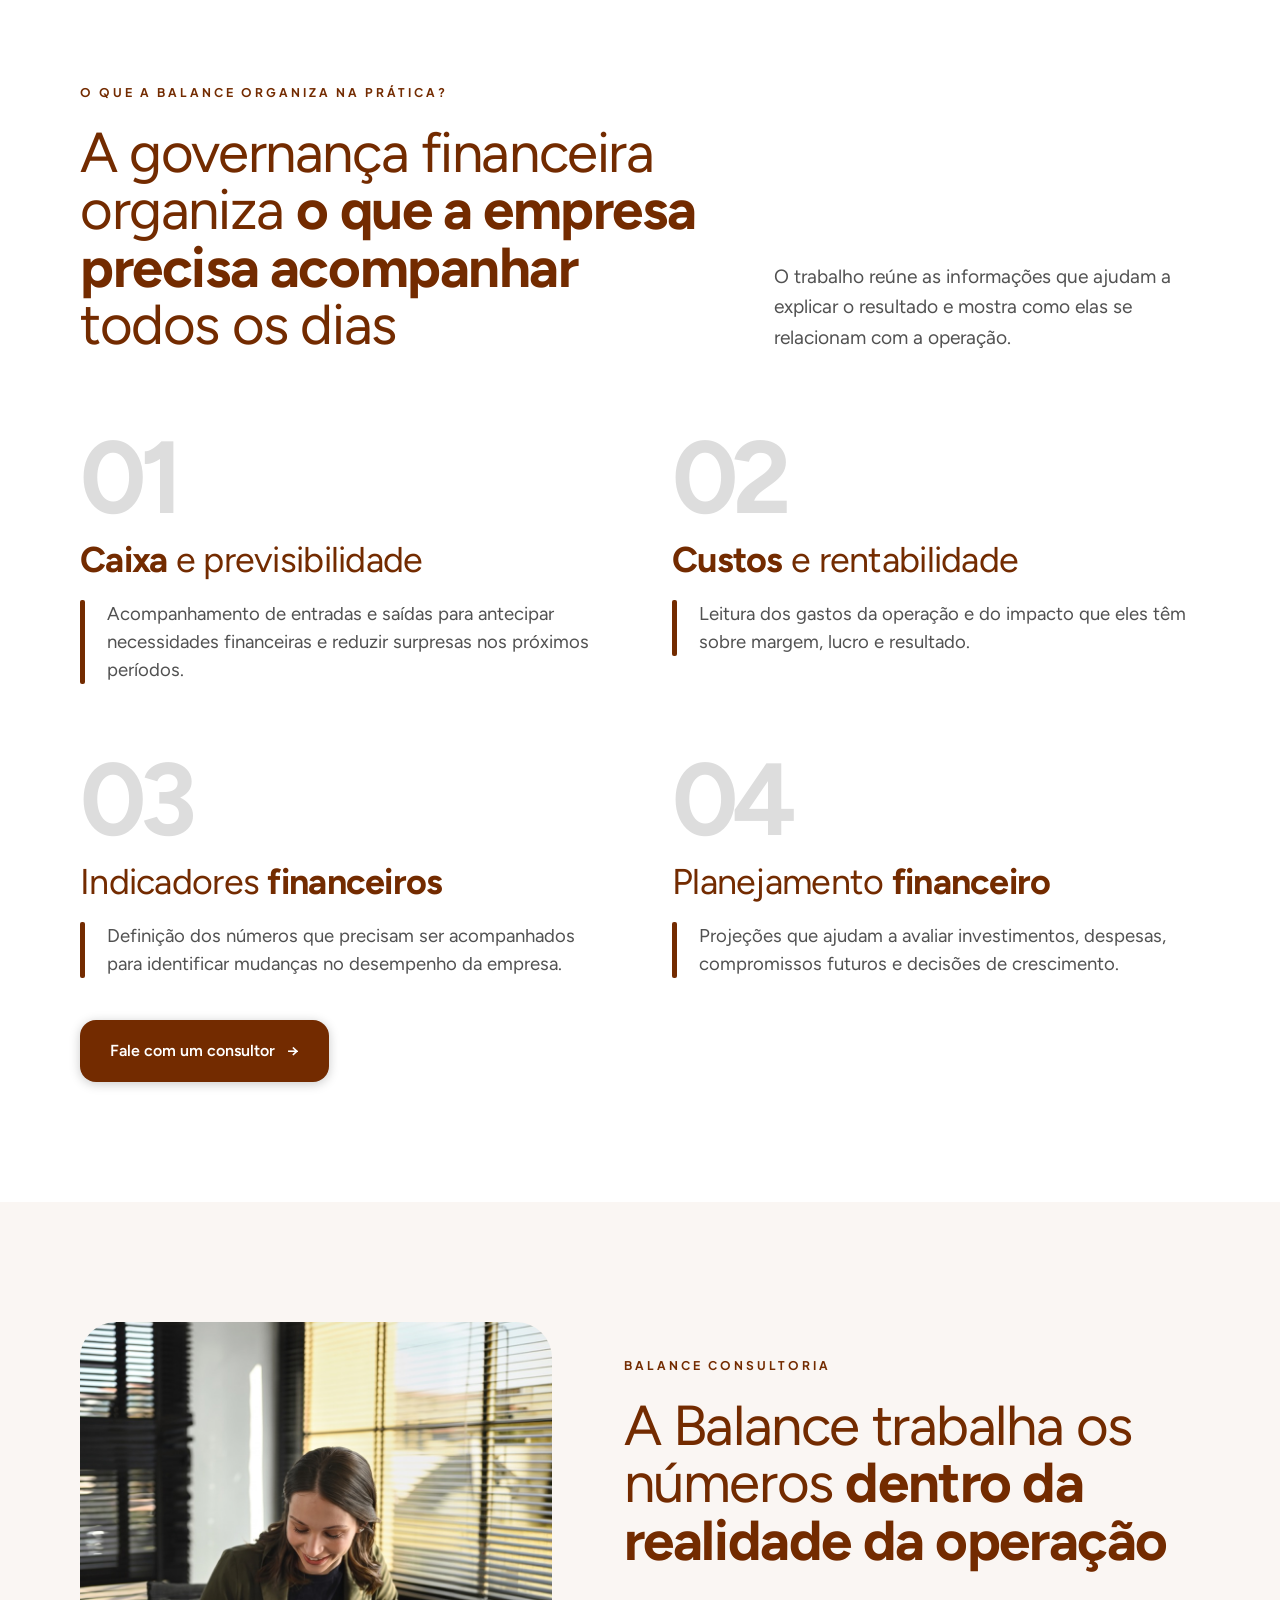
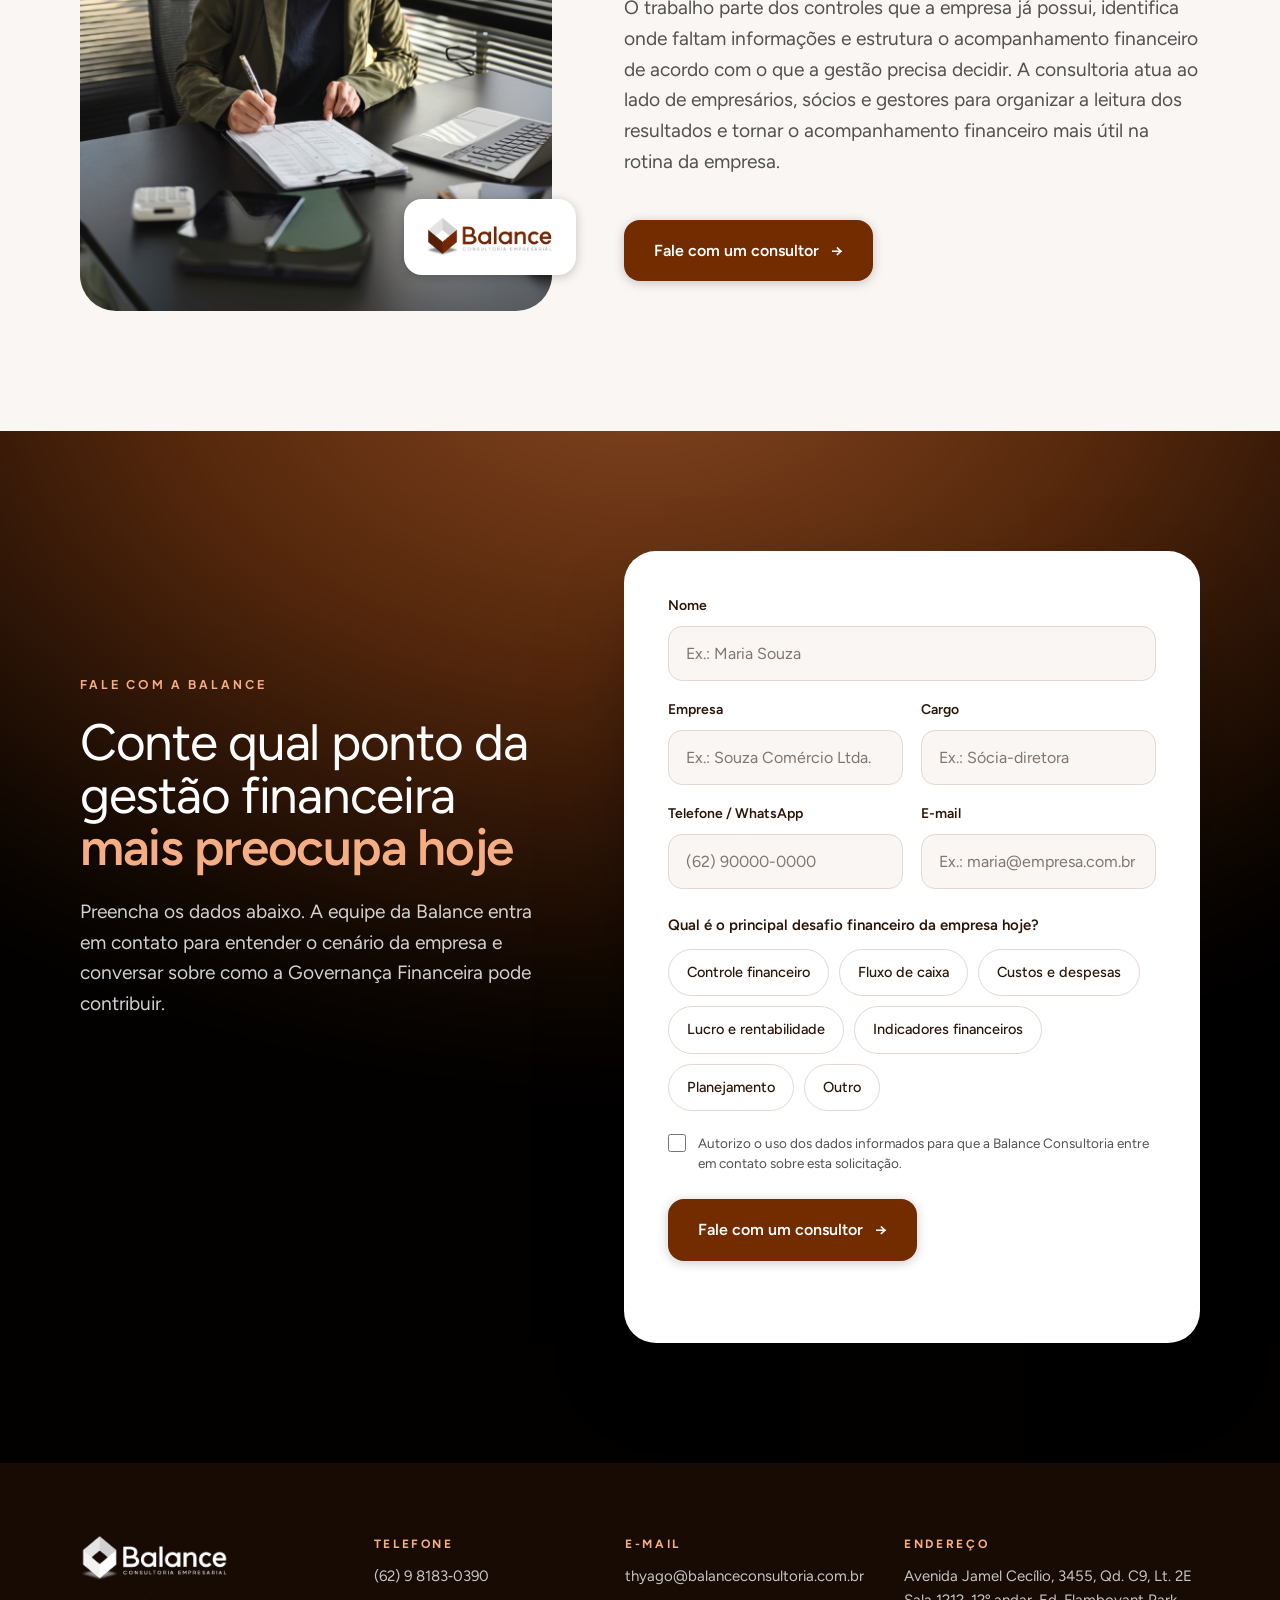
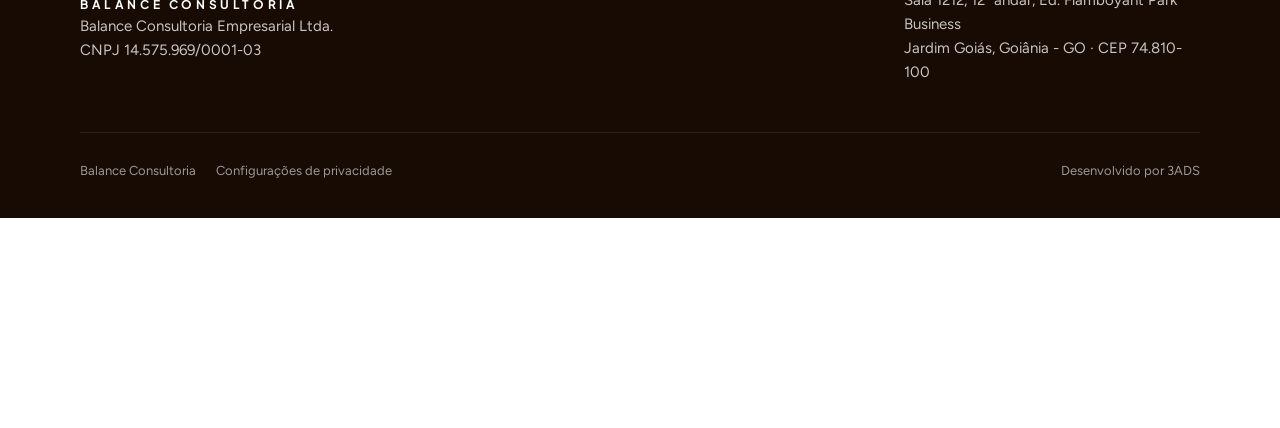
==== commit 97af6a01: "Finaliza landing page para homologação" ====
--- a/index.html
+++ b/index.html
@@ -1,472 +1,158 @@
-<!doctype html>
+<!DOCTYPE html>
 <html lang="pt-BR">
 <head>
-<meta charset="utf-8">
-<meta name="viewport" content="width=device-width, initial-scale=1">
-<title>Balance Consultoria | Governança Financeira</title>
-<meta name="description" content="A Balance organiza processos financeiros, indicadores, custos, fluxo de caixa, rentabilidade e planejamento para que sócios e gestores entendam melhor o resultado da empresa e tenham números mais confiáveis para decidir.">
-<meta name="robots" content="noindex, nofollow">
-<meta property="og:type" content="website">
-<meta property="og:locale" content="pt_BR">
-<meta property="og:site_name" content="Balance Consultoria">
-<meta property="og:title" content="Balance Consultoria | Governança Financeira">
-<meta property="og:description" content="A Balance organiza processos financeiros, indicadores, custos, fluxo de caixa, rentabilidade e planejamento para que sócios e gestores entendam melhor o resultado da empresa e tenham números mais confiáveis para decidir.">
-<meta property="og:url" content="https://atendimento3ads.github.io/lp-balance/">
-<meta property="og:image" content="https://atendimento3ads.github.io/lp-balance/images/og-balance.jpg">
-<meta property="og:image:width" content="1200">
-<meta property="og:image:height" content="630">
-<meta property="og:image:alt" content="Tenha clareza sobre lucro, caixa e margem antes de decidir — Balance Consultoria">
-<meta name="twitter:card" content="summary_large_image">
-<meta name="twitter:image" content="https://atendimento3ads.github.io/lp-balance/images/og-balance.jpg">
-<link rel="icon" type="image/png" href="images/logo-colorida.png">
-<link rel="preconnect" href="https://fonts.googleapis.com">
-<link rel="preconnect" href="https://fonts.gstatic.com" crossorigin>
-<link href="https://fonts.googleapis.com/css2?family=Figtree:wght@300;400;500;600;700;800&family=Plus+Jakarta+Sans:wght@700&display=swap" rel="stylesheet">
-<style>
-  :root{
-    --primary:#732b00;        /* marrom Balance */
-    --primary-deep:#51250b;   /* marrom card */
-    --dark:#421900;           /* fundo escuro dos posts */
-    --ink:#170b03;
-    --accent:#f5ae83;         /* pêssego destaque */
-    --accent-soft:#f0bb9a;
-    --sand:#d0ae98;
-    --bg:#ffffff;
-    --surface:#faf6f3;
-    --t1:#2a1608;
-    --t2:#515151;
-    --t3:#8a7e77;
-    --num:#dddddd;
-    --border:#ece3dd;
-    --radius:22px;
-    --ease:cubic-bezier(.2,.7,.2,1);
-    --wrap:1200px;
+  <meta charset="utf-8">
+  <meta name="viewport" content="width=device-width, initial-scale=1">
+  <title>Governança Financeira para Empresas | Balance Consultoria</title>
+  <meta name="description" content="Organize caixa, custos, margem, rentabilidade e planejamento com a Governança Financeira da Balance Consultoria para tomar decisões com números mais confiáveis.">
+  <meta name="robots" content="noindex, nofollow, noarchive">
+  <link rel="canonical" href="https://gestao.balanceconsultoria.com.br/">
+  <meta property="og:type" content="website">
+  <meta property="og:locale" content="pt_BR">
+  <meta property="og:site_name" content="Balance Consultoria">
+  <meta property="og:title" content="Governança Financeira para Empresas | Balance Consultoria">
+  <meta property="og:description" content="Clareza sobre lucro, caixa e margem para que sócios e gestores tomem decisões com números mais confiáveis.">
+  <meta property="og:url" content="https://gestao.balanceconsultoria.com.br/">
+  <meta property="og:image" content="https://gestao.balanceconsultoria.com.br/images/og-balance.jpg">
+  <meta property="og:image:width" content="1200">
+  <meta property="og:image:height" content="630">
+  <meta property="og:image:alt" content="Tenha clareza sobre lucro, caixa e margem antes de decidir — Balance Consultoria">
+  <meta name="twitter:card" content="summary_large_image">
+  <meta name="twitter:title" content="Governança Financeira para Empresas | Balance Consultoria">
+  <meta name="twitter:description" content="Clareza sobre lucro, caixa e margem para decisões empresariais mais confiáveis.">
+  <meta name="twitter:image" content="https://gestao.balanceconsultoria.com.br/images/og-balance.jpg">
+  <meta name="twitter:image:alt" content="Tenha clareza sobre lucro, caixa e margem antes de decidir — Balance Consultoria">
+  <link rel="icon" type="image/png" href="images/logo-colorida.png">
+  <link rel="preload" as="image" href="images/hero-fundo-mobile.webp" media="(max-width: 640px)" fetchpriority="high">
+  <link rel="preload" as="image" href="images/hero-fundo.webp" media="(min-width: 641px)" fetchpriority="high">
+  <link rel="preconnect" href="https://fonts.googleapis.com">
+  <link rel="preconnect" href="https://fonts.gstatic.com" crossorigin>
+  <link rel="preconnect" href="https://www.googletagmanager.com">
+  <link href="https://fonts.googleapis.com/css2?family=Figtree:wght@300;400;500;600;700;800&amp;family=Plus+Jakarta+Sans:wght@700&amp;display=swap" rel="stylesheet">
+  <link rel="stylesheet" href="assets/css/styles.css?v=1.0.0">
+  <script type="application/ld+json">
+  {
+    "@context": "https://schema.org",
+    "@type": "ProfessionalService",
+    "name": "Balance Consultoria Empresarial Ltda.",
+    "url": "https://gestao.balanceconsultoria.com.br/",
+    "logo": "https://gestao.balanceconsultoria.com.br/images/logo-colorida.png",
+    "image": "https://gestao.balanceconsultoria.com.br/images/og-balance.jpg",
+    "description": "Consultoria de governança financeira para organização de caixa, custos, margem, rentabilidade, indicadores e planejamento.",
+    "taxID": "14.575.969/0001-03",
+    "telephone": "+55 62 98183-0390",
+    "email": "thyago@balanceconsultoria.com.br",
+    "areaServed": "BR",
+    "address": {
+      "@type": "PostalAddress",
+      "streetAddress": "Avenida Jamel Cecílio, 3455, Qd. C9, Lt. 2E, Sala 1212, 12º andar, Edifício Flamboyant Park Business",
+      "addressLocality": "Goiânia",
+      "addressRegion": "GO",
+      "postalCode": "74810-100",
+      "addressCountry": "BR"
+    }
   }
-  *{box-sizing:border-box;margin:0;padding:0}
-  html{scroll-behavior:smooth}
-  body{font-family:'Figtree',system-ui,sans-serif;color:var(--t1);background:var(--bg);line-height:1.6;-webkit-font-smoothing:antialiased;overflow-x:hidden}
-  img{display:block;max-width:100%}
-  a{color:inherit}
-  .wrap{max-width:var(--wrap);margin:0 auto;padding:0 40px}
-
-  /* reveal */
-  .reveal{opacity:0;transform:translateY(26px);transition:opacity .9s var(--ease),transform .9s var(--ease)}
-  .reveal.in{opacity:1;transform:none}
-  @media (prefers-reduced-motion:reduce){.reveal{opacity:1;transform:none;transition:none}html{scroll-behavior:auto}}
-
-  /* tipografia */
-  .kicker{font-family:'Plus Jakarta Sans',sans-serif;font-weight:700;font-size:12.5px;letter-spacing:.32em;text-transform:uppercase;color:var(--primary);margin-bottom:22px;display:inline-flex;align-items:center;gap:12px}
-  .dark .kicker{color:var(--accent)}
-  h1,h2,h3{font-weight:400;letter-spacing:-.025em;line-height:1.02}
-  h2{font-size:clamp(34px,4.4vw,58px);color:var(--primary);max-width:900px}
-  h2 b,h1 b{font-weight:700}
-  .dark h2{color:#fff}
-  .dark h2 b,.dark h1 b{color:var(--accent);font-weight:600}
-  .lead{font-size:clamp(17px,1.5vw,20px);color:var(--t2);max-width:720px;margin-top:24px;line-height:1.6}
-  .dark .lead{color:rgba(255,255,255,.78)}
-
-  /* botões */
-  .btn{display:inline-flex;align-items:center;gap:12px;background:var(--primary);color:#fff;text-decoration:none;font-weight:600;font-size:16px;padding:18px 30px;border-radius:16px;border:0;cursor:pointer;font-family:inherit;box-shadow:0 2px 11px rgba(0,0,0,.21);transition:transform .3s var(--ease),background .3s var(--ease),box-shadow .3s var(--ease)}
-  .btn:hover{transform:translateY(-2px);background:var(--primary-deep);box-shadow:0 14px 30px -12px rgba(115,43,0,.55)}
-  .btn .arr{transition:transform .3s var(--ease)}
-  .btn:hover .arr{transform:translateX(4px)}
-  .dark .btn{background:#fff;color:var(--primary)}
-  .dark .btn:hover{background:var(--accent);color:var(--ink)}
-  .cta-row{margin-top:48px}
-
-  section{padding:120px 0;position:relative}
-
-  /* header */
-  .hdr{position:fixed;inset:0 0 auto;z-index:50;transition:background .4s var(--ease),box-shadow .4s var(--ease),padding .4s var(--ease);padding:22px 0}
-  .hdr .wrap{display:flex;align-items:center;justify-content:space-between}
-  .hdr .logo{height:44px;width:auto}
-  .hdr .logo-c{display:none}
-  .hdr .btn{padding:13px 22px;font-size:14.5px;background:#fff;color:var(--primary)}
-  .hdr.solid{background:rgba(255,255,255,.94);backdrop-filter:blur(14px);-webkit-backdrop-filter:blur(14px);box-shadow:0 1px 0 var(--border);padding:14px 0}
-  .hdr.solid .logo-w{display:none}
-  .hdr.solid .logo-c{display:block}
-  .hdr.solid .btn{background:var(--primary);color:#fff}
-
-  /* fundo escuro Balance */
-  .dark{background:var(--dark);color:#fff;overflow:hidden;isolation:isolate}
-  .dark .glow{position:absolute;inset:-10%;z-index:-2;background:radial-gradient(ellipse 70% 60% at 50% 0%,#884923 0%,#6f3817 22%,#56280c 45%,#2c1406 70%,#0d0601 90%,#020100 100%);filter:blur(40px)}
-  .dark .photo{position:absolute;inset:0;z-index:-1;background-size:cover;background-position:center;mix-blend-mode:soft-light;opacity:.45}
-
-  /* HERO — painel arredondado com moldura e recorte inferior (Figma "Sem título") */
-  .hero{--s:1;padding:12px 23px 0;background:#2a1608;position:relative}
-  .hero-panel{background:#40220c url(images/hero-fundo.webp) right center/cover no-repeat;position:relative;isolation:isolate;overflow:hidden;border-radius:39px;padding:196px 0 calc(160px*var(--s) + 40px);min-height:min(983px,100svh);display:flex;align-items:center}
-  .hero-panel::before{content:"";position:absolute;inset:0;z-index:-1;background:linear-gradient(90deg,rgba(42,22,8,.88) 0%,rgba(42,22,8,.6) 38%,rgba(42,22,8,0) 62%)}
-  .hero .wrap{width:100%}
-  .hero .wrap>div{max-width:607px}
-  .hero h1{font-size:clamp(40px,4.2vw,60px);color:#fff;letter-spacing:-.053em;line-height:.973}
-  .hero h1 b{font-weight:600}
-  .hero .lead{margin-top:30px;max-width:515px;font-size:clamp(17px,1.4vw,20px);line-height:1.6}
-  .hero-notch{z-index:2;position:absolute;left:0;right:0;bottom:-1px;display:flex;height:calc(127px*var(--s) + 1px);pointer-events:none}
-  .hero-notch svg{position:relative;z-index:1;flex:0 0 auto;width:calc(170px*var(--s));height:100%;display:block;shape-rendering:geometricPrecision}
-  .hero-notch svg.r{transform:scaleX(-1)}
-  .hero-notch i{flex:1;margin:0 -3px;background:linear-gradient(transparent 41.31%,#fff 0)}
-
-  /* S02 — dores */
-  .pains{display:grid;grid-template-columns:repeat(2,1fr);gap:34px 30px;margin-top:64px}
-  .pain{position:relative;padding:38px 36px 36px;border-radius:30px;background:var(--primary-deep);color:#fff;box-shadow:8px 10px 0 0 var(--accent-soft);transition:transform .4s var(--ease),box-shadow .4s var(--ease)}
-  .pain:hover{transform:translate(-3px,-4px);box-shadow:12px 15px 0 0 var(--accent-soft)}
-  .pain .ico{display:grid;place-items:center;width:54px;height:54px;border-radius:16px;background:rgba(240,187,154,.12);border:1px solid rgba(240,187,154,.35);margin-bottom:22px}
-  .pain .ico svg{width:27px;height:27px;stroke:var(--accent-soft)}
-  .pain h3{font-size:clamp(23px,2.2vw,30px);font-weight:600;color:var(--accent-soft);letter-spacing:-.035em;line-height:1.05;margin-bottom:16px}
-  .pain p{font-weight:300;font-size:17px;line-height:1.55;color:rgba(255,255,255,.92)}
-
-  /* S03 — perguntas */
-  .s03 .wrap{display:grid;grid-template-columns:1fr 1fr;gap:72px;align-items:start}
-  .s03 .sticky{position:sticky;top:120px}
-  .qa-label{font-size:clamp(22px,2vw,27px);color:#fff;font-weight:400;letter-spacing:-.02em;margin-bottom:24px}
-  .qa-label b{color:var(--accent);font-weight:600}
-  .qs{list-style:none;display:grid;gap:14px}
-  .qs li{display:flex;gap:18px;align-items:flex-start;padding:22px 24px;border-radius:24px;background:linear-gradient(200deg,rgba(208,174,152,.2),rgba(115,43,0,.2));border:1px solid rgba(255,255,255,.12);backdrop-filter:blur(22px);-webkit-backdrop-filter:blur(22px);font-size:clamp(17px,1.5vw,20px);line-height:1.35;transition:border-color .3s var(--ease),transform .3s var(--ease)}
-  .qs li:hover{border-color:rgba(245,174,131,.5);transform:translateX(4px)}
-  .qs .ck{flex:0 0 30px;height:30px;border-radius:9px;border:2px solid var(--accent);display:grid;place-items:center;margin-top:-2px}
-  .qs .ck svg{width:15px;height:15px;stroke:var(--accent)}
-  .after{margin-top:34px;font-size:17px;color:rgba(255,255,255,.78);line-height:1.65;padding-left:26px;border-left:4px solid var(--accent)}
-
-  /* S04 — pilares numerados */
-  .pillars{display:grid;grid-template-columns:repeat(2,1fr);gap:72px 64px;margin-top:80px}
-  .pillar .n{font-weight:700;font-size:clamp(76px,8vw,116px);line-height:.86;letter-spacing:-.06em;color:var(--num)}
-  .pillar h3{font-size:clamp(28px,2.8vw,40px);color:var(--primary);margin:20px 0 22px;letter-spacing:-.02em;line-height:1.02}
-  .pillar h3 b{font-weight:700}
-  .apoio{display:flex;gap:22px}
-  .apoio::before{content:"";flex:0 0 5px;background:var(--primary);border-radius:2px}
-  .apoio p{color:var(--t2);font-size:clamp(17px,1.45vw,19.5px);line-height:1.5}
-  .s04 .head{display:grid;grid-template-columns:1.2fr .8fr;gap:56px;align-items:end}
-  .s04 .head .lead{margin-top:0}
-
-  /* S05 — sobre */
-  .s05{background:var(--surface)}
-  .s05 .wrap{display:grid;grid-template-columns:.9fr 1.1fr;gap:72px;align-items:center}
-  .about-media{position:relative}
-  .about-media .ph{border-radius:36px;overflow:hidden;aspect-ratio:4/5;background:var(--dark)}
-  .about-media .ph img{width:100%;height:100%;object-fit:cover}
-  .about-media .tag{position:absolute;right:-24px;bottom:36px;background:#fff;border-radius:18px;padding:18px 22px;box-shadow:0 2px 11px rgba(0,0,0,.21)}
-  .about-media .tag img{height:40px;width:auto}
-  .s05 .lead{max-width:none}
-
-  /* S06 — formulário */
-  .s06 .wrap{display:grid;grid-template-columns:.9fr 1.1fr;gap:72px;align-items:start}
-  .s06 h2{font-size:clamp(34px,4vw,54px)}
-  .s06 .side{position:sticky;top:120px}
-  .form-card{background:#fff;color:var(--t1);border-radius:32px;padding:44px;box-shadow:0 40px 90px -40px rgba(0,0,0,.8)}
-  .fgrid{display:grid;grid-template-columns:1fr 1fr;gap:18px}
-  .field{display:flex;flex-direction:column;gap:8px}
-  .field.full{grid-column:1/-1}
-  .field label,.fset legend{font-size:14px;font-weight:600;color:var(--t1)}
-  .field input{font:inherit;font-size:16px;padding:15px 18px;border-radius:14px;border:1.5px solid var(--border);background:var(--surface);color:var(--t1);transition:border-color .25s,background .25s,box-shadow .25s}
-  .field input::placeholder{color:#a89d95;opacity:1}
-  .field input:focus{outline:0;border-color:var(--primary);background:#fff;box-shadow:0 0 0 4px rgba(115,43,0,.1)}
-  .fset{border:0;grid-column:1/-1;margin-top:6px}
-  .fset legend{margin-bottom:12px;font-size:15px}
-  .opts{display:flex;flex-wrap:wrap;gap:10px}
-  .opt input{position:absolute;opacity:0;pointer-events:none}
-  .opt span{display:inline-block;padding:11px 18px;border-radius:999px;border:1.5px solid var(--border);font-size:14.5px;font-weight:500;cursor:pointer;transition:all .25s var(--ease);background:#fff}
-  .opt span:hover{border-color:var(--primary)}
-  .opt input:checked+span{background:var(--primary);border-color:var(--primary);color:#fff}
-  .opt input:focus-visible+span{box-shadow:0 0 0 4px rgba(115,43,0,.18)}
-  .form-card .btn{width:100%;justify-content:center;margin-top:28px;background:var(--primary);color:#fff}
-  .form-card .btn:hover{background:var(--primary-deep);color:#fff}
-  .consent{display:flex;gap:12px;align-items:flex-start;margin-top:22px;font-size:13.5px;line-height:1.5;color:var(--t2);cursor:pointer}
-  .consent input{flex:0 0 18px;width:18px;height:18px;margin-top:1px;accent-color:var(--primary);cursor:pointer}
-
-  /* footer */
-  .ftr{background:var(--ink);color:rgba(255,255,255,.72);padding:72px 0 36px;font-size:15px}
-  .ftr .grid{display:grid;grid-template-columns:1.2fr 1fr 1fr 1.4fr;gap:40px;padding-bottom:48px;border-bottom:1px solid rgba(255,255,255,.1)}
-  .ftr .logo{height:46px;width:auto;margin-bottom:14px}
-  .ftr .brand-name{font-family:'Plus Jakarta Sans',sans-serif;font-weight:700;font-size:12px;letter-spacing:.3em;color:#fff}
-  .ftr h4{font-size:12px;font-weight:700;letter-spacing:.22em;text-transform:uppercase;color:var(--accent);margin-bottom:10px}
-  .ftr a{text-decoration:none;transition:color .2s}
-  .ftr a:hover{color:#fff}
-  .ftr .bottom{display:flex;justify-content:space-between;gap:20px;flex-wrap:wrap;padding-top:28px;font-size:13px;color:rgba(255,255,255,.45)}
-
-  /* responsivo */
-  @media (max-width:1024px){
-    .hero .wrap,.s03 .wrap,.s05 .wrap,.s06 .wrap,.s04 .head{grid-template-columns:1fr;gap:56px}
-    .s03 .sticky,.s06 .side{position:static}
-    .hero-panel{padding-top:150px}
-    .hero-panel{background-position:68% center}
-    .hero-panel::before{background:linear-gradient(90deg,rgba(42,22,8,.9) 0%,rgba(42,22,8,.55) 60%,rgba(42,22,8,.15) 100%)}
-    .ftr .grid{grid-template-columns:1fr 1fr}
-  }
-  @media (max-width:900px){
-    .wrap{padding:0 24px}
-    section{padding:88px 0}
-    .pains,.pillars{grid-template-columns:1fr}
-    .pillars{gap:56px}
-    .about-media{max-width:420px}
-  }
-  @media (max-width:640px){
-    .wrap{padding:0 18px}
-    section{padding:72px 0}
-    .hero{--s:.5;padding:8px 10px 0}
-    .hero-panel{--h:clamp(580px,172vw,720px);border-radius:28px;padding:calc(var(--h)*.6) 0 calc(160px*var(--s) + 28px);min-height:0;align-items:flex-end;background:linear-gradient(180deg,rgba(42,22,8,0) 0%,rgba(42,22,8,0) 42%,rgba(42,22,8,.6) 60%,rgba(42,22,8,.94) 80%,#2a1608 97%) 0 0/100% var(--h) no-repeat,url(images/hero-fundo.webp) 76% 0/auto var(--h) no-repeat,#2a1608}
-    .hero-panel::before{display:none}
-    .hero .wrap>div{margin:0 auto;text-align:center}
-    .hero .lead{margin:18px auto 0}
-    .hero .kicker{margin-bottom:14px}
-    .hero .cta-row{margin-top:28px}
-    .hdr .logo{height:36px}
-    .hdr .btn{padding:11px 16px;font-size:13px}
-    .btn{width:100%;justify-content:center}
-    .hdr .btn{width:auto}
-    .pains{gap:28px}
-    .pain{padding:30px 26px;border-radius:26px;box-shadow:6px 8px 0 0 var(--accent-soft)}
-    .fgrid{grid-template-columns:1fr}
-    .form-card{padding:28px 20px;border-radius:26px}
-    .about-media .tag{right:12px}
-    .ftr .grid{grid-template-columns:1fr}
-  }
-  @media (max-width:400px){.hdr .btn .arr{display:none}}
-</style>
+  </script>
+  <script src="assets/js/consent-init.js?v=1.0.0" defer></script>
+  <script src="assets/js/gtm-loader.js?v=1.0.0" defer></script>
+  <script src="assets/js/app.js?v=1.0.0" defer></script>
 </head>
 <body>
-
+<span class="header-trigger" id="header-trigger" aria-hidden="true"></span>
 <header class="hdr" id="hdr">
   <div class="wrap">
-    <a href="#topo" aria-label="Balance Consultoria">
-      <img class="logo logo-w" src="images/logo-branca.png" alt="Balance Consultoria Empresarial">
-      <img class="logo logo-c" src="images/logo-colorida.png" alt="Balance Consultoria Empresarial">
+    <a href="#topo" aria-label="Balance Consultoria — início">
+      <img class="logo logo-w" src="images/logo-branca.png" width="700" height="217" alt="Balance Consultoria Empresarial">
+      <img class="logo logo-c" src="images/logo-colorida.png" width="700" height="219" alt="Balance Consultoria Empresarial">
     </a>
-    <!-- COPY: CTA -->
-    <a class="btn" href="#contato">Fale com um consultor <span class="arr">→</span></a>
+    <a class="btn" href="#contato" data-cta="header">Fale com um consultor <span class="arr" aria-hidden="true">→</span></a>
   </div>
 </header>
-
 <main id="topo">
-
-<!-- SEÇÃO 01 | Governança financeira -->
-<section class="hero dark">
-  <div class="hero-panel">
+  <section class="hero dark" aria-labelledby="hero-title">
+    <div class="hero-panel"><div class="wrap"><div class="reveal hero-copy">
+      <span class="kicker">Governança financeira</span>
+      <h1 id="hero-title">Tenha clareza sobre <b>lucro, caixa e margem</b> antes de decidir</h1>
+      <p class="lead">A Balance organiza processos financeiros, indicadores, custos, fluxo de caixa, rentabilidade e planejamento para que sócios e gestores entendam melhor o resultado da empresa e tenham números mais confiáveis para decidir.</p>
+      <div class="cta-row"><a class="btn" href="#contato" data-cta="hero">Fale com um consultor <span class="arr" aria-hidden="true">→</span></a></div>
+    </div></div></div>
+    <div class="hero-notch" aria-hidden="true">
+      <svg viewBox="0 0 170 127.43" preserveAspectRatio="none"><path d="M0 127.43V24C0 10.75 10.75 0 24 0H88.21C93.9 0 99.41 2.03 103.75 5.71L152.24 46.93C156.58 50.62 162.09 52.64 167.78 52.64H170V127.43Z" fill="#fff"/></svg><i></i><svg class="r" viewBox="0 0 170 127.43" preserveAspectRatio="none"><path d="M0 127.43V24C0 10.75 10.75 0 24 0H88.21C93.9 0 99.41 2.03 103.75 5.71L152.24 46.93C156.58 50.62 162.09 52.64 167.78 52.64H170V127.43Z" fill="#fff"/></svg>
+    </div>
+  </section>
+  <section class="s02" aria-labelledby="dores-title"><div class="wrap">
+    <div class="reveal"><span class="kicker">Quando os números deixam de acompanhar a operação</span><h2 id="dores-title">O faturamento entra. <b>A dúvida é quanto realmente sobra</b></h2><p class="lead">A empresa pode vender bem e ainda ter dificuldade para entender quanto realmente está ganhando. Quando caixa, custos e margem não estão claros, decisões importantes passam a ser tomadas com menos segurança.</p></div>
+    <div class="pains">
+      <article class="pain reveal"><span class="ico" aria-hidden="true"><svg viewBox="0 0 24 24" fill="none" stroke-width="1.8" stroke-linecap="round" stroke-linejoin="round"><path d="M3 3v18h18"/><path d="M7 15l4-4 3 3 6-6"/><circle cx="18" cy="17" r="2.2"/><path d="M19.6 18.6L21 20"/></svg></span><h3>O faturamento cresce, mas o lucro continua difícil de enxergar</h3><p>A empresa sabe quanto vendeu, mas nem sempre consegue identificar com facilidade quanto sobrou depois dos custos e despesas ou se a rentabilidade acompanhou o crescimento.</p></article>
+      <article class="pain reveal"><span class="ico" aria-hidden="true"><svg viewBox="0 0 24 24" fill="none" stroke-width="1.8" stroke-linecap="round" stroke-linejoin="round"><rect x="3" y="5" width="18" height="16" rx="2.5"/><path d="M3 10h18M8 3v4M16 3v4"/><path d="M12 13.5v3M12 18.6v.01"/></svg></span><h3>O caixa traz surpresas ao longo do mês</h3><p>Entradas e saídas acontecem, mas falta previsibilidade para antecipar períodos de maior necessidade financeira.</p></article>
+      <article class="pain reveal"><span class="ico" aria-hidden="true"><svg viewBox="0 0 24 24" fill="none" stroke-width="1.8" stroke-linecap="round" stroke-linejoin="round"><path d="M3 7l6 6 4-4 8 8"/><path d="M15 17h6v-6"/></svg></span><h3>Os custos aumentam e a margem começa a apertar</h3><p>Os gastos são registrados, mas nem sempre fica claro onde o resultado está sendo pressionado.</p></article>
+      <article class="pain reveal"><span class="ico" aria-hidden="true"><svg viewBox="0 0 24 24" fill="none" stroke-width="1.8" stroke-linecap="round" stroke-linejoin="round"><path d="M14 3H7a2 2 0 0 0-2 2v14a2 2 0 0 0 2 2h10a2 2 0 0 0 2-2V8z"/><path d="M14 3v5h5"/><path d="M9 13h6M9 17h3" stroke-dasharray="2 2.2"/></svg></span><h3>As decisões dependem de informações incompletas</h3><p>Os dados existem, mas chegam tarde, estão dispersos ou não respondem ao que sócios e gestores precisam saber naquele momento.</p></article>
+    </div>
+    <div class="cta-row reveal"><a class="btn" href="#contato" data-cta="dores">Fale com um consultor <span class="arr" aria-hidden="true">→</span></a></div>
+  </div></section>
+  <section class="s03 dark" aria-labelledby="decisoes-title">
+    <div class="glow"></div><img class="photo" src="images/foto-calculadora.jpg" width="1400" height="933" loading="lazy" decoding="async" alt="">
     <div class="wrap">
-      <div class="reveal">
-        <!-- COPY -->
-        <span class="kicker">Governança financeira</span>
-        <h1>Tenha clareza sobre <b>lucro, caixa e margem</b> antes de decidir</h1>
-        <p class="lead">A Balance organiza processos financeiros, indicadores, custos, fluxo de caixa, rentabilidade e planejamento para que sócios e gestores entendam melhor o resultado da empresa e tenham números mais confiáveis para decidir.</p>
-        <div class="cta-row"><a class="btn" href="#contato">Fale com um consultor <span class="arr">→</span></a></div>
-      </div>
+      <div class="sticky reveal"><span class="kicker">Quando os números começam a sustentar as decisões</span><h2 id="decisoes-title">A empresa precisa entender <b>o que está puxando o resultado</b> antes de decidir</h2><p class="lead">A Balance organiza informações de caixa, custos, margem, rentabilidade e planejamento para mostrar o que está pressionando o resultado, quanto caixa a empresa precisa e quais decisões cabem no momento atual.</p><div class="cta-row"><a class="btn" href="#contato" data-cta="decisoes">Fale com um consultor <span class="arr" aria-hidden="true">→</span></a></div></div>
+      <div class="reveal"><p class="qa-label"><b>Na prática</b>, essa leitura ajuda a responder</p><ul class="qs">
+        <li><span class="ck" aria-hidden="true">✓</span>Há caixa para assumir uma nova contratação?</li><li><span class="ck" aria-hidden="true">✓</span>O preço praticado ainda cobre os custos e preserva margem?</li><li><span class="ck" aria-hidden="true">✓</span>Onde o resultado está sendo pressionado?</li><li><span class="ck" aria-hidden="true">✓</span>A empresa consegue investir agora sem comprometer os próximos meses?</li><li><span class="ck" aria-hidden="true">✓</span>O crescimento do faturamento está trazendo rentabilidade?</li>
+      </ul><p class="after">Quando essas respostas ficam mais claras, a gestão consegue perceber problemas mais cedo e avaliar investimentos, despesas e crescimento com uma visão melhor da situação financeira.</p></div>
     </div>
+  </section>
+  <section class="s04" aria-labelledby="governanca-title"><div class="wrap">
+    <div class="head reveal"><div><span class="kicker">O que a Balance organiza na prática?</span><h2 id="governanca-title">A governança financeira organiza <b>o que a empresa precisa acompanhar</b> todos os dias</h2></div><p class="lead">O trabalho reúne as informações que ajudam a explicar o resultado e mostra como elas se relacionam com a operação.</p></div>
+    <div class="pillars">
+      <article class="pillar reveal"><div class="n" aria-hidden="true">01</div><h3><b>Caixa</b> e previsibilidade</h3><div class="apoio"><p>Acompanhamento de entradas e saídas para antecipar necessidades financeiras e reduzir surpresas nos próximos períodos.</p></div></article>
+      <article class="pillar reveal"><div class="n" aria-hidden="true">02</div><h3><b>Custos</b> e rentabilidade</h3><div class="apoio"><p>Leitura dos gastos da operação e do impacto que eles têm sobre margem, lucro e resultado.</p></div></article>
+      <article class="pillar reveal"><div class="n" aria-hidden="true">03</div><h3>Indicadores <b>financeiros</b></h3><div class="apoio"><p>Definição dos números que precisam ser acompanhados para identificar mudanças no desempenho da empresa.</p></div></article>
+      <article class="pillar reveal"><div class="n" aria-hidden="true">04</div><h3>Planejamento <b>financeiro</b></h3><div class="apoio"><p>Projeções que ajudam a avaliar investimentos, despesas, compromissos futuros e decisões de crescimento.</p></div></article>
+    </div><div class="cta-row reveal"><a class="btn" href="#contato" data-cta="servicos">Fale com um consultor <span class="arr" aria-hidden="true">→</span></a></div>
+  </div></section>
+  <section class="s05" aria-labelledby="sobre-title"><div class="wrap">
+    <div class="about-media reveal"><div class="ph"><img src="images/foto-empreendedora.jpg" width="969" height="1400" loading="lazy" decoding="async" alt="Empresária revisando documentos financeiros"></div><div class="tag"><img src="images/logo-colorida.png" width="700" height="219" loading="lazy" decoding="async" alt="Balance Consultoria Empresarial"></div></div>
+    <div class="reveal"><span class="kicker">Balance Consultoria</span><h2 id="sobre-title">A Balance trabalha os números <b>dentro da realidade da operação</b></h2><p class="lead">O trabalho parte dos controles que a empresa já possui, identifica onde faltam informações e estrutura o acompanhamento financeiro de acordo com o que a gestão precisa decidir. A consultoria atua ao lado de empresários, sócios e gestores para organizar a leitura dos resultados e tornar o acompanhamento financeiro mais útil na rotina da empresa.</p><div class="cta-row"><a class="btn" href="#contato" data-cta="sobre">Fale com um consultor <span class="arr" aria-hidden="true">→</span></a></div></div>
+  </div></section>
+  <section class="s06 dark" id="contato" aria-labelledby="contato-title"><div class="glow"></div><div class="wrap">
+    <div class="side reveal"><span class="kicker">Fale com a Balance</span><h2 id="contato-title">Conte qual ponto da gestão financeira <b>mais preocupa hoje</b></h2><p class="lead">Preencha os dados abaixo. A equipe da Balance entra em contato para entender o cenário da empresa e conversar sobre como a Governança Financeira pode contribuir.</p></div>
+    <form class="form-card reveal" id="lead-form" action="send-lead.php" method="post" novalidate><div class="fgrid">
+      <div class="field full"><label for="f-nome">Nome</label><input id="f-nome" name="nome" type="text" autocomplete="name" maxlength="100" placeholder="Ex.: Maria Souza" required></div>
+      <div class="field"><label for="f-empresa">Empresa</label><input id="f-empresa" name="empresa" type="text" autocomplete="organization" maxlength="120" placeholder="Ex.: Souza Comércio Ltda." required></div>
+      <div class="field"><label for="f-cargo">Cargo</label><input id="f-cargo" name="cargo" type="text" autocomplete="organization-title" maxlength="80" placeholder="Ex.: Sócia-diretora" required></div>
+      <div class="field"><label for="f-tel">Telefone / WhatsApp</label><input id="f-tel" name="telefone" type="tel" inputmode="numeric" autocomplete="tel" maxlength="16" placeholder="(62) 90000-0000" required></div>
+      <div class="field"><label for="f-email">E-mail</label><input id="f-email" name="email" type="email" autocomplete="email" maxlength="160" placeholder="Ex.: maria@empresa.com.br" required></div>
+      <fieldset class="fset"><legend>Qual é o principal desafio financeiro da empresa hoje?</legend><div class="opts">
+        <label class="opt"><input type="radio" name="desafio" value="Controle financeiro" required><span>Controle financeiro</span></label><label class="opt"><input type="radio" name="desafio" value="Fluxo de caixa"><span>Fluxo de caixa</span></label><label class="opt"><input type="radio" name="desafio" value="Custos e despesas"><span>Custos e despesas</span></label><label class="opt"><input type="radio" name="desafio" value="Lucro e rentabilidade"><span>Lucro e rentabilidade</span></label><label class="opt"><input type="radio" name="desafio" value="Indicadores financeiros"><span>Indicadores financeiros</span></label><label class="opt"><input type="radio" name="desafio" value="Planejamento"><span>Planejamento</span></label><label class="opt"><input type="radio" name="desafio" value="Outro"><span>Outro</span></label>
+      </div></fieldset>
+      <div class="sr-only" aria-hidden="true"><label for="f-website">Não preencha este campo</label><input id="f-website" name="website" type="text" tabindex="-1" autocomplete="off"></div>
+    </div>
+    <label class="consent"><input type="checkbox" name="consentimento_contato" value="1" required><span>Autorizo o uso dos dados informados para que a Balance Consultoria entre em contato sobre esta solicitação.</span></label>
+    <button class="btn" type="submit">Fale com um consultor <span class="arr" aria-hidden="true">→</span></button><p class="form-status" id="form-status" role="status" aria-live="polite"></p>
+    </form>
+  </div></section>
+</main>
+<footer class="ftr"><div class="wrap">
+  <div class="grid">
+    <div><img class="logo" src="images/logo-branca.png" width="700" height="217" loading="lazy" decoding="async" alt="Balance Consultoria Empresarial"><div class="brand-name">BALANCE CONSULTORIA</div><p>Balance Consultoria Empresarial Ltda.<br>CNPJ 14.575.969/0001-03</p></div>
+    <div><p class="ftr-heading">Telefone</p><a href="tel:+5562981830390">(62)&nbsp;9&nbsp;8183&#8209;0390</a></div>
+    <div><p class="ftr-heading">E-mail</p><a href="mailto:thyago@balanceconsultoria.com.br">thyago@balanceconsultoria.com.br</a></div>
+    <div><p class="ftr-heading">Endereço</p><p>Avenida Jamel Cecílio, 3455, Qd. C9, Lt. 2E<br>Sala 1212, 12º andar, Ed. Flamboyant Park Business<br>Jardim Goiás, Goiânia - GO · CEP 74.810-100</p></div>
   </div>
-  <div class="hero-notch" aria-hidden="true">
-    <svg viewBox="0 0 170 127.43" preserveAspectRatio="none"><path d="M0 127.43V24C0 10.75 10.75 0 24 0H88.21C93.9 0 99.41 2.03 103.75 5.71L152.24 46.93C156.58 50.62 162.09 52.64 167.78 52.64H170V127.43Z" fill="#fff"/></svg>
-    <i></i>
-    <svg class="r" viewBox="0 0 170 127.43" preserveAspectRatio="none"><path d="M0 127.43V24C0 10.75 10.75 0 24 0H88.21C93.9 0 99.41 2.03 103.75 5.71L152.24 46.93C156.58 50.62 162.09 52.64 167.78 52.64H170V127.43Z" fill="#fff"/></svg>
-  </div>
+  <div class="bottom"><div class="legal-links"><a href="https://balanceconsultoria.com.br/" target="_blank" rel="noopener noreferrer">Balance Consultoria</a><button class="privacy-settings" type="button" data-privacy-settings>Configurações de privacidade</button></div><span>Desenvolvido por <a href="https://3ads.com.br/" target="_blank" rel="noopener noreferrer">3ADS</a></span></div>
+</div></footer>
+<section class="consent-banner" id="consent-banner" aria-labelledby="consent-title" hidden>
+  <div><h2 id="consent-title">Sua privacidade, suas escolhas</h2><p>Usamos armazenamento necessário para lembrar suas preferências. Com sua autorização, também usamos Analytics e Marketing para medir o uso da página e a efetividade das campanhas.</p></div>
+  <div class="consent-actions"><button class="consent-button primary" type="button" data-consent-accept>Aceitar todos</button><button class="consent-button reject" type="button" data-consent-reject>Rejeitar opcionais</button><button class="consent-button secondary" type="button" data-consent-customize>Personalizar</button></div>
 </section>
-
-<!-- SEÇÃO 02 | Quando os números deixam de acompanhar a operação -->
-<section class="s02">
-  <div class="wrap">
-    <div class="reveal">
-      <!-- COPY -->
-      <span class="kicker">Quando os números deixam de acompanhar a operação</span>
-      <h2>O faturamento entra. <b>A dúvida é quanto realmente sobra</b></h2>
-      <p class="lead">A empresa pode vender bem e ainda ter dificuldade para entender quanto realmente está ganhando. Quando caixa, custos e margem não estão claros, decisões importantes passam a ser tomadas com menos segurança.</p>
+<div class="consent-backdrop" id="consent-backdrop" hidden>
+  <section class="consent-panel" id="consent-panel" role="dialog" aria-modal="true" aria-labelledby="preferences-title" aria-describedby="preferences-description" tabindex="-1">
+    <h2 id="preferences-title">Configurações de privacidade</h2><p id="preferences-description">Escolha quais categorias opcionais podem ser usadas. Você pode alterar esta decisão a qualquer momento pelo rodapé.</p>
+    <div class="consent-categories">
+      <article class="consent-category"><div class="consent-category-head"><h3>Necessários</h3><span class="always-active">Sempre ativo</span></div><p>Mantêm recursos essenciais, como a preferência de privacidade e a segurança do formulário.</p></article>
+      <article class="consent-category"><div class="consent-category-head"><h3>Analytics</h3><label class="switch"><span class="sr-only">Permitir Analytics</span><input id="consent-analytics" type="checkbox"><span class="switch-ui" aria-hidden="true"></span></label></div><p>Ajuda a compreender uso, desempenho e interação com a página. Inclui Microsoft Clarity quando autorizado.</p><details><summary>Ver detalhes</summary><p>Fornecedor: Microsoft Clarity. Tecnologias possíveis após autorização: <code>_clck</code> e <code>_clsk</code>. A duração efetiva depende da configuração do fornecedor.</p></details></article>
+      <article class="consent-category"><div class="consent-category-head"><h3>Marketing</h3><label class="switch"><span class="sr-only">Permitir Marketing</span><input id="consent-marketing" type="checkbox"><span class="switch-ui" aria-hidden="true"></span></label></div><p>Permite mensuração publicitária e recursos de campanhas configurados no Google Tag Manager.</p></article>
     </div>
-    <div class="pains">
-      <article class="pain reveal">
-        <span class="ico" aria-hidden="true"><svg viewBox="0 0 24 24" fill="none" stroke-width="1.8" stroke-linecap="round" stroke-linejoin="round"><path d="M3 3v18h18"/><path d="M7 15l4-4 3 3 6-6"/><circle cx="18" cy="17" r="2.2"/><path d="M19.6 18.6L21 20"/></svg></span>
-        <h3>O faturamento cresce, mas o lucro continua difícil de enxergar</h3>
-        <p>A empresa sabe quanto vendeu, mas nem sempre consegue identificar com facilidade quanto sobrou depois dos custos e despesas ou se a rentabilidade acompanhou o crescimento.</p>
-      </article>
-      <article class="pain reveal">
-        <span class="ico" aria-hidden="true"><svg viewBox="0 0 24 24" fill="none" stroke-width="1.8" stroke-linecap="round" stroke-linejoin="round"><rect x="3" y="5" width="18" height="16" rx="2.5"/><path d="M3 10h18M8 3v4M16 3v4"/><path d="M12 13.5v3M12 18.6v.01"/></svg></span>
-        <h3>O caixa traz surpresas ao longo do mês</h3>
-        <p>Entradas e saídas acontecem, mas falta previsibilidade para antecipar períodos de maior necessidade financeira.</p>
-      </article>
-      <article class="pain reveal">
-        <span class="ico" aria-hidden="true"><svg viewBox="0 0 24 24" fill="none" stroke-width="1.8" stroke-linecap="round" stroke-linejoin="round"><path d="M3 7l6 6 4-4 8 8"/><path d="M15 17h6v-6"/></svg></span>
-        <h3>Os custos aumentam e a margem começa a apertar</h3>
-        <p>Os gastos são registrados, mas nem sempre fica claro onde o resultado está sendo pressionado.</p>
-      </article>
-      <article class="pain reveal">
-        <span class="ico" aria-hidden="true"><svg viewBox="0 0 24 24" fill="none" stroke-width="1.8" stroke-linecap="round" stroke-linejoin="round"><path d="M14 3H7a2 2 0 0 0-2 2v14a2 2 0 0 0 2 2h10a2 2 0 0 0 2-2V8z"/><path d="M14 3v5h5"/><path d="M9 13h6M9 17h3" stroke-dasharray="2 2.2"/></svg></span>
-        <h3>As decisões dependem de informações incompletas</h3>
-        <p>Os dados existem, mas chegam tarde, estão dispersos ou não respondem ao que sócios e gestores precisam saber naquele momento.</p>
-      </article>
-    </div>
-    <div class="cta-row reveal"><a class="btn" href="#contato">Fale com um consultor <span class="arr">→</span></a></div>
-  </div>
-</section>
-
-<!-- SEÇÃO 03 | Quando os números começam a sustentar as decisões -->
-<section class="s03 dark">
-  <div class="glow"></div>
-  <div class="photo" style="background-image:url(images/foto-calculadora.jpg);filter:blur(10px);opacity:.3"></div>
-  <div class="wrap">
-    <div class="sticky reveal">
-      <!-- COPY -->
-      <span class="kicker">Quando os números começam a sustentar as decisões</span>
-      <h2>A empresa precisa entender <b>o que está puxando o resultado</b> antes de decidir</h2>
-      <p class="lead">A Balance organiza informações de caixa, custos, margem, rentabilidade e planejamento para mostrar o que está pressionando o resultado, quanto caixa a empresa precisa e quais decisões cabem no momento atual.</p>
-      <div class="cta-row"><a class="btn" href="#contato">Fale com um consultor <span class="arr">→</span></a></div>
-    </div>
-    <div class="reveal">
-      <p class="qa-label"><b>Na prática</b>, essa leitura ajuda a responder</p>
-      <ul class="qs">
-        <li><span class="ck"><svg viewBox="0 0 24 24" fill="none" stroke-width="3.5" stroke-linecap="round" stroke-linejoin="round"><path d="M5 12.5l4.5 4.5L19 7.5"/></svg></span>Há caixa para assumir uma nova contratação?</li>
-        <li><span class="ck"><svg viewBox="0 0 24 24" fill="none" stroke-width="3.5" stroke-linecap="round" stroke-linejoin="round"><path d="M5 12.5l4.5 4.5L19 7.5"/></svg></span>O preço praticado ainda cobre os custos e preserva margem?</li>
-        <li><span class="ck"><svg viewBox="0 0 24 24" fill="none" stroke-width="3.5" stroke-linecap="round" stroke-linejoin="round"><path d="M5 12.5l4.5 4.5L19 7.5"/></svg></span>Onde o resultado está sendo pressionado?</li>
-        <li><span class="ck"><svg viewBox="0 0 24 24" fill="none" stroke-width="3.5" stroke-linecap="round" stroke-linejoin="round"><path d="M5 12.5l4.5 4.5L19 7.5"/></svg></span>A empresa consegue investir agora sem comprometer os próximos meses?</li>
-        <li><span class="ck"><svg viewBox="0 0 24 24" fill="none" stroke-width="3.5" stroke-linecap="round" stroke-linejoin="round"><path d="M5 12.5l4.5 4.5L19 7.5"/></svg></span>O crescimento do faturamento está trazendo rentabilidade?</li>
-      </ul>
-      <p class="after">Quando essas respostas ficam mais claras, a gestão consegue perceber problemas mais cedo e avaliar investimentos, despesas e crescimento com uma visão melhor da situação financeira.</p>
-    </div>
-  </div>
-</section>
-
-<!-- SEÇÃO 04 | O que a Balance organiza na prática? -->
-<section class="s04">
-  <div class="wrap">
-    <div class="head reveal">
-      <div>
-        <!-- COPY -->
-        <span class="kicker">O que a Balance organiza na prática?</span>
-        <h2>A governança financeira organiza <b>o que a empresa precisa acompanhar</b> todos os dias</h2>
-      </div>
-      <p class="lead">O trabalho reúne as informações que ajudam a explicar o resultado e mostra como elas se relacionam com a operação.</p>
-    </div>
-    <div class="pillars">
-      <div class="pillar reveal">
-        <div class="n">01</div>
-        <h3><b>Caixa</b> e previsibilidade</h3>
-        <div class="apoio"><p>Acompanhamento de entradas e saídas para antecipar necessidades financeiras e reduzir surpresas nos próximos períodos.</p></div>
-      </div>
-      <div class="pillar reveal">
-        <div class="n">02</div>
-        <h3><b>Custos</b> e rentabilidade</h3>
-        <div class="apoio"><p>Leitura dos gastos da operação e do impacto que eles têm sobre margem, lucro e resultado.</p></div>
-      </div>
-      <div class="pillar reveal">
-        <div class="n">03</div>
-        <h3>Indicadores <b>financeiros</b></h3>
-        <div class="apoio"><p>Definição dos números que precisam ser acompanhados para identificar mudanças no desempenho da empresa.</p></div>
-      </div>
-      <div class="pillar reveal">
-        <div class="n">04</div>
-        <h3>Planejamento <b>financeiro</b></h3>
-        <div class="apoio"><p>Projeções que ajudam a avaliar investimentos, despesas, compromissos futuros e decisões de crescimento.</p></div>
-      </div>
-    </div>
-    <div class="cta-row reveal"><a class="btn" href="#contato">Fale com um consultor <span class="arr">→</span></a></div>
-  </div>
-</section>
-
-<!-- SEÇÃO 05 | Balance Consultoria -->
-<section class="s05">
-  <div class="wrap">
-    <div class="about-media reveal">
-      <div class="ph"><img src="images/foto-empreendedora.jpg" alt="Empresária revisando documentos financeiros"></div>
-      <div class="tag"><img src="images/logo-colorida.png" alt="Balance Consultoria Empresarial"></div>
-    </div>
-    <div class="reveal">
-      <!-- COPY -->
-      <span class="kicker">Balance Consultoria</span>
-      <h2>A Balance trabalha os números <b>dentro da realidade da operação</b></h2>
-      <p class="lead">O trabalho parte dos controles que a empresa já possui, identifica onde faltam informações e estrutura o acompanhamento financeiro de acordo com o que a gestão precisa decidir. A consultoria atua ao lado de empresários, sócios e gestores para organizar a leitura dos resultados e tornar o acompanhamento financeiro mais útil na rotina da empresa.</p>
-      <div class="cta-row"><a class="btn" href="#contato">Fale com um consultor <span class="arr">→</span></a></div>
-    </div>
-  </div>
-</section>
-
-<!-- SEÇÃO 08 | Formulário -->
-<section class="s06 dark" id="contato">
-  <div class="glow"></div>
-  <div class="wrap">
-    <div class="side reveal">
-      <!-- COPY -->
-      <span class="kicker">Fale com a Balance</span>
-      <h2>Conte qual ponto da gestão financeira <b>mais preocupa hoje</b></h2>
-      <p class="lead">Preencha os dados abaixo. A equipe da Balance entra em contato para entender o cenário da empresa e conversar sobre como a Governança Financeira pode contribuir.</p>
-    </div>
-    <form class="form-card reveal" id="lead-form" novalidate>
-      <div class="fgrid">
-        <div class="field full"><label for="f-nome">Nome</label><input id="f-nome" name="nome" type="text" autocomplete="name" placeholder="Ex.: Maria Souza" required></div>
-        <div class="field"><label for="f-empresa">Empresa</label><input id="f-empresa" name="empresa" type="text" autocomplete="organization" placeholder="Ex.: Souza Comércio Ltda." required></div>
-        <div class="field"><label for="f-cargo">Cargo</label><input id="f-cargo" name="cargo" type="text" autocomplete="organization-title" placeholder="Ex.: Sócia-diretora" required></div>
-        <div class="field"><label for="f-tel">Telefone / WhatsApp</label><input id="f-tel" name="telefone" type="tel" inputmode="numeric" autocomplete="tel" placeholder="(62) 90000-0000" required></div>
-        <div class="field"><label for="f-email">E-mail</label><input id="f-email" name="email" type="email" autocomplete="email" placeholder="Ex.: maria@empresa.com.br" required></div>
-        <fieldset class="fset">
-          <legend>Qual é o principal desafio financeiro da empresa hoje?</legend>
-          <div class="opts">
-            <label class="opt"><input type="radio" name="desafio" value="Controle financeiro" required><span>Controle financeiro</span></label>
-            <label class="opt"><input type="radio" name="desafio" value="Fluxo de caixa"><span>Fluxo de caixa</span></label>
-            <label class="opt"><input type="radio" name="desafio" value="Custos e despesas"><span>Custos e despesas</span></label>
-            <label class="opt"><input type="radio" name="desafio" value="Lucro e rentabilidade"><span>Lucro e rentabilidade</span></label>
-            <label class="opt"><input type="radio" name="desafio" value="Indicadores financeiros"><span>Indicadores financeiros</span></label>
-            <label class="opt"><input type="radio" name="desafio" value="Planejamento"><span>Planejamento</span></label>
-            <label class="opt"><input type="radio" name="desafio" value="Outro"><span>Outro</span></label>
-          </div>
-        </fieldset>
-      </div>
-      <label class="consent"><input type="checkbox" name="consentimento" required><span>Concordo com o uso dos meus dados para contato da Balance Consultoria.</span></label>
-      <button class="btn" type="submit">Fale com um consultor <span class="arr">→</span></button>
-    </form>
-  </div>
-</section>
-
-</main>
-
-<!-- RODAPÉ -->
-<footer class="ftr">
-  <div class="wrap">
-    <div class="grid">
-      <div>
-        <img class="logo" src="images/logo-branca.png" alt="Balance Consultoria Empresarial">
-        <div class="brand-name">BALANCE CONSULTORIA</div>
-      </div>
-      <div>
-        <h4>Telefone</h4>
-        <a href="tel:+556220202472">(62) 2020-2472</a>
-      </div>
-      <div>
-        <h4>E-mail</h4>
-        <a href="mailto:contato@balanceconsultoria.com.br">contato@balanceconsultoria.com.br</a>
-      </div>
-      <div>
-        <h4>Endereço</h4>
-        <p>Rua 14, Sl. 1212, Ed. Flamboyant Park Business<br>Jardim Goiás, Goiânia - GO<br>CEP 74.810-907</p>
-      </div>
-    </div>
-    <div class="bottom">
-      <a href="https://balanceconsultoria.com.br/" target="_blank" rel="noopener">Balance Consultoria</a>
-      <span>Desenvolvido por 3ADS</span>
-    </div>
-  </div>
-</footer>
-
-<script>
-  // header sólido ao rolar
-  const hdr=document.getElementById('hdr');
-  const onScroll=()=>hdr.classList.toggle('solid',window.scrollY>40);
-  onScroll();addEventListener('scroll',onScroll,{passive:true});
-
-  // reveal
-  const io=new IntersectionObserver(es=>es.forEach(e=>{if(e.isIntersecting){e.target.classList.add('in');io.unobserve(e.target)}}),{threshold:.12,rootMargin:'0px 0px -40px 0px'});
-  document.querySelectorAll('.reveal').forEach(el=>io.observe(el));
-
-  // máscara de telefone
-  const tel=document.getElementById('f-tel');
-  tel.addEventListener('input',()=>{
-    let d=tel.value.replace(/\D/g,'').slice(0,11);
-    if(d.length>10)tel.value=d.replace(/(\d{2})(\d{5})(\d{0,4})/,'($1) $2-$3');
-    else if(d.length>6)tel.value=d.replace(/(\d{2})(\d{4})(\d{0,4})/,'($1) $2-$3');
-    else if(d.length>2)tel.value=d.replace(/(\d{2})(\d{0,5})/,'($1) $2');
-    else tel.value=d;
-  });
-
-  // protótipo: valida e não envia (integração definida depois)
-  document.getElementById('lead-form').addEventListener('submit',e=>{
-    e.preventDefault();
-    const f=e.target;
-    if(!f.checkValidity()){f.reportValidity();return}
-    const b=f.querySelector('button');
-    b.disabled=true;b.style.opacity=.7;b.innerHTML='✓';
-  });
-</script>
+    <div class="panel-actions"><button class="consent-button primary" id="consent-save" type="button">Salvar preferências</button><button class="consent-button reject" type="button" data-consent-reject>Rejeitar opcionais</button><button class="consent-button primary" type="button" data-consent-accept>Aceitar todos</button></div>
+  </section>
+</div>
 </body>
 </html>
--- a/assets/css/styles.css
+++ b/assets/css/styles.css
@@ -0,0 +1,328 @@
+:root {
+  --primary: #732b00;
+  --primary-deep: #51250b;
+  --dark: #421900;
+  --ink: #170b03;
+  --accent: #f5ae83;
+  --accent-soft: #f0bb9a;
+  --sand: #d0ae98;
+  --bg: #fff;
+  --surface: #faf6f3;
+  --t1: #2a1608;
+  --t2: #515151;
+  --t3: #746a64;
+  --num: #ddd;
+  --border: #e4d8d0;
+  --ease: cubic-bezier(.2, .7, .2, 1);
+  --wrap: 1200px;
+}
+
+*, *::before, *::after { box-sizing: border-box; }
+* { margin: 0; padding: 0; }
+html { scroll-behavior: smooth; }
+body {
+  overflow-x: hidden;
+  color: var(--t1);
+  background: var(--bg);
+  font-family: "Figtree", system-ui, -apple-system, BlinkMacSystemFont, "Segoe UI", sans-serif;
+  line-height: 1.6;
+  -webkit-font-smoothing: antialiased;
+}
+body.consent-prompt-open { padding-bottom: 340px; }
+body.consent-modal-open { overflow: hidden; }
+img { display: block; max-width: 100%; }
+a { color: inherit; }
+button, input { font: inherit; }
+button { color: inherit; }
+[hidden] { display: none !important; }
+.wrap { width: 100%; max-width: var(--wrap); margin-inline: auto; padding-inline: 18px; }
+.sr-only {
+  position: absolute !important;
+  width: 1px !important;
+  height: 1px !important;
+  overflow: hidden !important;
+  clip: rect(0, 0, 0, 0) !important;
+  white-space: nowrap !important;
+  clip-path: inset(50%) !important;
+}
+:focus-visible { outline: 3px solid var(--accent); outline-offset: 3px; }
+
+/* Reveal progressivo: sem JavaScript, todo o conteúdo permanece visível. */
+.reveal-ready .reveal:not(.in):not(.hero-copy) { opacity: 0; transform: translateY(24px); }
+.reveal {
+  opacity: 1;
+  transform: none;
+  transition: opacity .75s var(--ease), transform .75s var(--ease);
+}
+
+.kicker {
+  display: inline-flex;
+  align-items: center;
+  gap: 12px;
+  margin-bottom: 22px;
+  color: var(--primary);
+  font-family: "Plus Jakarta Sans", system-ui, sans-serif;
+  font-size: 12px;
+  font-weight: 700;
+  letter-spacing: .25em;
+  text-transform: uppercase;
+}
+.dark .kicker { color: var(--accent); }
+h1, h2, h3 { font-weight: 400; letter-spacing: -.025em; line-height: 1.02; }
+h2 { max-width: 900px; color: var(--primary); font-size: clamp(34px, 4.4vw, 58px); }
+h1 b, h2 b { font-weight: 700; }
+.dark h2 { color: #fff; }
+.dark h1 b, .dark h2 b { color: var(--accent); font-weight: 600; }
+.lead { max-width: 720px; margin-top: 24px; color: var(--t2); font-size: clamp(17px, 1.5vw, 20px); line-height: 1.6; }
+.dark .lead { color: rgba(255, 255, 255, .82); }
+
+.btn {
+  display: inline-flex;
+  width: 100%;
+  align-items: center;
+  justify-content: center;
+  gap: 12px;
+  min-height: 48px;
+  padding: 17px 24px;
+  border: 0;
+  border-radius: 16px;
+  color: #fff;
+  background: var(--primary);
+  box-shadow: 0 2px 11px rgba(0, 0, 0, .21);
+  cursor: pointer;
+  font-size: 16px;
+  font-weight: 600;
+  text-decoration: none;
+  transition: transform .3s var(--ease), background .3s var(--ease), box-shadow .3s var(--ease);
+}
+.btn:hover { transform: translateY(-2px); background: var(--primary-deep); box-shadow: 0 14px 30px -12px rgba(115, 43, 0, .55); }
+.btn:disabled { cursor: wait; opacity: .62; transform: none; }
+.btn .arr { transition: transform .3s var(--ease); }
+.btn:hover .arr { transform: translateX(4px); }
+.dark .btn { color: var(--primary); background: #fff; }
+.dark .btn:hover { color: var(--ink); background: var(--accent); }
+.cta-row { margin-top: 42px; }
+section { position: relative; padding-block: 72px; }
+
+.header-trigger { position: absolute; top: 40px; width: 1px; height: 1px; pointer-events: none; }
+.hdr { position: fixed; inset: 0 0 auto; z-index: 50; padding-block: 16px; transition: background .35s var(--ease), box-shadow .35s var(--ease), padding .35s var(--ease); }
+.hdr .wrap { display: flex; align-items: center; justify-content: space-between; }
+.hdr .logo { width: auto; height: 36px; }
+.hdr .logo-c { display: none; }
+.hdr .btn { width: auto; min-height: 44px; padding: 10px 14px; color: var(--primary); background: #fff; font-size: 13px; }
+.hdr.solid { padding-block: 12px; background: rgba(255, 255, 255, .96); box-shadow: 0 1px 0 var(--border); backdrop-filter: blur(14px); }
+.hdr.solid .logo-w { display: none; }
+.hdr.solid .logo-c { display: block; }
+.hdr.solid .btn { color: #fff; background: var(--primary); }
+.hdr .btn .arr { display: none; }
+
+.dark { isolation: isolate; overflow: hidden; color: #fff; background: var(--dark); }
+.dark .glow { position: absolute; z-index: -2; inset: -10%; background: radial-gradient(ellipse 70% 60% at 50% 0%, #884923 0%, #6f3817 22%, #56280c 45%, #2c1406 70%, #0d0601 90%, #020100 100%); filter: blur(40px); }
+.dark .photo { position: absolute; z-index: -1; inset: 0; width: 100%; height: 100%; opacity: .3; object-fit: cover; filter: blur(10px); mix-blend-mode: soft-light; }
+
+.hero { --s: .5; padding: 8px 10px 0; background: #2a1608; }
+.hero-panel {
+  --h: clamp(580px, 172vw, 720px);
+  position: relative;
+  isolation: isolate;
+  display: flex;
+  min-height: 0;
+  align-items: flex-end;
+  overflow: hidden;
+  padding: calc(var(--h) * .6) 0 calc(160px * var(--s) + 28px);
+  border-radius: 28px;
+  background:
+    linear-gradient(180deg, rgba(42, 22, 8, 0) 0%, rgba(42, 22, 8, 0) 42%, rgba(42, 22, 8, .6) 60%, rgba(42, 22, 8, .94) 80%, #2a1608 97%) 0 0 / 100% var(--h) no-repeat,
+    url("../../images/hero-fundo-mobile.webp") 76% 0 / auto var(--h) no-repeat,
+    #2a1608;
+}
+.hero .wrap { width: 100%; }
+.hero .wrap > div { max-width: 607px; margin-inline: auto; text-align: center; }
+.hero h1 { color: #fff; font-size: clamp(40px, 4.2vw, 60px); letter-spacing: -.053em; line-height: .973; }
+.hero h1 b { font-weight: 600; }
+.hero .kicker { margin-bottom: 14px; }
+.hero .lead { max-width: 515px; margin: 18px auto 0; font-size: clamp(17px, 1.4vw, 20px); }
+.hero .cta-row { margin-top: 28px; }
+.hero-notch { position: absolute; z-index: 2; right: 0; bottom: -1px; left: 0; display: flex; height: calc(127px * var(--s) + 1px); pointer-events: none; }
+.hero-notch svg { position: relative; z-index: 1; display: block; flex: 0 0 auto; width: calc(170px * var(--s)); height: 100%; shape-rendering: geometricPrecision; }
+.hero-notch svg.r { transform: scaleX(-1); }
+.hero-notch i { flex: 1; margin-inline: -3px; background: linear-gradient(transparent 41.31%, #fff 0); }
+
+.pains { display: grid; grid-template-columns: 1fr; gap: 28px; margin-top: 56px; }
+.pain { position: relative; padding: 30px 26px; border-radius: 26px; color: #fff; background: var(--primary-deep); box-shadow: 6px 8px 0 var(--accent-soft); transition: transform .4s var(--ease), box-shadow .4s var(--ease); }
+.pain:hover { transform: translate(-3px, -4px); box-shadow: 10px 13px 0 var(--accent-soft); }
+.pain .ico { display: grid; width: 54px; height: 54px; place-items: center; margin-bottom: 22px; border: 1px solid rgba(240, 187, 154, .35); border-radius: 16px; background: rgba(240, 187, 154, .12); }
+.pain .ico svg { width: 27px; height: 27px; stroke: var(--accent-soft); }
+.pain h3 { margin-bottom: 16px; color: var(--accent-soft); font-size: clamp(23px, 2.2vw, 30px); font-weight: 600; letter-spacing: -.035em; line-height: 1.05; }
+.pain p { color: rgba(255, 255, 255, .92); font-size: 17px; font-weight: 300; line-height: 1.55; }
+
+.s03 .wrap, .s05 .wrap, .s06 .wrap, .s04 .head { display: grid; grid-template-columns: 1fr; gap: 56px; }
+.s03 .sticky, .s06 .side { position: static; }
+.qa-label { margin-bottom: 24px; color: #fff; font-size: clamp(22px, 2vw, 27px); letter-spacing: -.02em; }
+.qa-label b { color: var(--accent); font-weight: 600; }
+.qs { display: grid; gap: 14px; list-style: none; }
+.qs li { display: flex; align-items: flex-start; gap: 18px; padding: 22px 24px; border: 1px solid rgba(255, 255, 255, .12); border-radius: 24px; background: linear-gradient(200deg, rgba(208, 174, 152, .2), rgba(115, 43, 0, .2)); font-size: clamp(17px, 1.5vw, 20px); line-height: 1.35; backdrop-filter: blur(22px); transition: border-color .3s var(--ease), transform .3s var(--ease); }
+.qs li:hover { transform: translateX(4px); border-color: rgba(245, 174, 131, .5); }
+.qs .ck { display: grid; flex: 0 0 30px; height: 30px; place-items: center; margin-top: -2px; border: 2px solid var(--accent); border-radius: 9px; }
+.qs .ck svg { width: 15px; height: 15px; stroke: var(--accent); }
+.after { margin-top: 34px; padding-left: 26px; border-left: 4px solid var(--accent); color: rgba(255, 255, 255, .8); font-size: 17px; line-height: 1.65; }
+
+.pillars { display: grid; grid-template-columns: 1fr; gap: 56px; margin-top: 64px; }
+.pillar .n { color: var(--num); font-size: clamp(76px, 8vw, 116px); font-weight: 700; letter-spacing: -.06em; line-height: .86; }
+.pillar h3 { margin: 20px 0 22px; color: var(--primary); font-size: clamp(28px, 2.8vw, 40px); letter-spacing: -.02em; }
+.pillar h3 b { font-weight: 700; }
+.apoio { display: flex; gap: 22px; }
+.apoio::before { content: ""; flex: 0 0 5px; border-radius: 2px; background: var(--primary); }
+.apoio p { color: var(--t2); font-size: clamp(17px, 1.45vw, 19.5px); line-height: 1.5; }
+.s04 .head .lead { margin-top: 0; }
+
+.s05 { background: var(--surface); }
+.about-media { position: relative; max-width: 420px; }
+.about-media .ph { overflow: hidden; border-radius: 36px; aspect-ratio: 4 / 5; background: var(--dark); }
+.about-media .ph img { width: 100%; height: 100%; object-fit: cover; }
+.about-media .tag { position: absolute; right: 12px; bottom: 36px; padding: 18px 22px; border-radius: 18px; background: #fff; box-shadow: 0 2px 11px rgba(0, 0, 0, .21); }
+.about-media .tag img { width: auto; height: 40px; }
+.s05 .lead { max-width: none; }
+
+.s06 h2 { font-size: clamp(34px, 4vw, 54px); }
+.form-card { padding: 28px 20px; border-radius: 26px; color: var(--t1); background: #fff; box-shadow: 0 40px 90px -40px rgba(0, 0, 0, .8); }
+.fgrid { display: grid; grid-template-columns: 1fr; gap: 18px; }
+.field { display: flex; flex-direction: column; gap: 8px; }
+.field.full { grid-column: 1 / -1; }
+.field label, .fset legend { color: var(--t1); font-size: 14px; font-weight: 600; }
+.field input { min-height: 52px; padding: 14px 17px; border: 1.5px solid var(--border); border-radius: 14px; color: var(--t1); background: var(--surface); font-size: 16px; transition: border-color .25s, background .25s, box-shadow .25s; }
+.field input::placeholder { color: #81766f; opacity: 1; }
+.field input:focus { border-color: var(--primary); outline: 0; background: #fff; box-shadow: 0 0 0 4px rgba(115, 43, 0, .1); }
+.fset { grid-column: 1 / -1; margin-top: 6px; border: 0; }
+.fset legend { margin-bottom: 12px; font-size: 15px; }
+.opts { display: flex; flex-wrap: wrap; gap: 10px; }
+.opt input { position: absolute; opacity: 0; pointer-events: none; }
+.opt span { display: inline-block; padding: 11px 18px; border: 1.5px solid var(--border); border-radius: 999px; background: #fff; cursor: pointer; font-size: 14.5px; font-weight: 500; transition: all .25s var(--ease); }
+.opt span:hover { border-color: var(--primary); }
+.opt input:checked + span { border-color: var(--primary); color: #fff; background: var(--primary); }
+.opt input:focus-visible + span { box-shadow: 0 0 0 4px rgba(115, 43, 0, .18); }
+.form-card .btn { margin-top: 26px; color: #fff; background: var(--primary); }
+.form-card .btn:hover { color: #fff; background: var(--primary-deep); }
+.consent { display: flex; align-items: flex-start; gap: 12px; margin-top: 22px; color: var(--t2); cursor: pointer; font-size: 13.5px; line-height: 1.5; }
+.consent input { flex: 0 0 18px; width: 18px; height: 18px; margin-top: 1px; cursor: pointer; accent-color: var(--primary); }
+.form-status { min-height: 24px; margin-top: 14px; font-size: 14px; font-weight: 600; }
+.form-status[data-state="success"] { color: #286b34; }
+.form-status[data-state="error"] { color: #a52a1a; }
+
+.ftr { padding: 72px 0 36px; color: rgba(255, 255, 255, .76); background: var(--ink); font-size: 15px; }
+.ftr .grid { display: grid; grid-template-columns: 1fr; gap: 40px; padding-bottom: 48px; border-bottom: 1px solid rgba(255, 255, 255, .1); }
+.ftr .logo { width: 148px; height: auto; margin-bottom: 14px; }
+.ftr .brand-name { color: #fff; font-family: "Plus Jakarta Sans", system-ui, sans-serif; font-size: 12px; font-weight: 700; letter-spacing: .3em; }
+.ftr-heading { margin-bottom: 10px; color: var(--accent); font-size: 12px; font-weight: 700; letter-spacing: .22em; text-transform: uppercase; }
+.ftr a, .privacy-settings { border: 0; color: inherit; background: transparent; cursor: pointer; text-decoration: none; transition: color .2s; }
+.ftr a:hover, .privacy-settings:hover { color: #fff; }
+.ftr .bottom { display: flex; flex-direction: column; gap: 12px; padding-top: 28px; color: rgba(255, 255, 255, .58); font-size: 13px; }
+.ftr .legal-links { display: flex; flex-wrap: wrap; gap: 12px 20px; }
+
+/* Consentimento */
+.consent-banner {
+  position: fixed;
+  z-index: 1000;
+  right: 12px;
+  bottom: max(12px, env(safe-area-inset-bottom));
+  left: 12px;
+  max-height: calc(100svh - 24px);
+  overflow-y: auto;
+  padding: 22px;
+  border: 1px solid rgba(115, 43, 0, .16);
+  border-radius: 22px;
+  color: var(--t1);
+  background: #fffaf7;
+  box-shadow: 0 24px 70px rgba(42, 22, 8, .26);
+  font-family: system-ui, -apple-system, BlinkMacSystemFont, "Segoe UI", Roboto, Helvetica, Arial, sans-serif;
+}
+.consent-banner h2 { color: var(--primary); font-size: 21px; font-weight: 700; letter-spacing: -.02em; }
+.consent-banner p { max-width: 760px; margin-top: 8px; color: #4e4038; font-size: 15px; line-height: 1.5; }
+.consent-actions { display: grid; grid-template-columns: 1fr; gap: 10px; margin-top: 18px; }
+.consent-button { min-height: 48px; padding: 11px 18px; border: 2px solid var(--primary); border-radius: 14px; cursor: pointer; font-size: 15px; font-weight: 700; }
+.consent-button.primary, .consent-button.reject { color: #fff; background: var(--primary); }
+.consent-button.primary:hover, .consent-button.reject:hover { background: var(--primary-deep); }
+.consent-button.secondary { color: var(--primary); background: transparent; }
+.consent-button.secondary:hover { background: rgba(115, 43, 0, .08); }
+.consent-backdrop { position: fixed; z-index: 1001; inset: 0; display: grid; place-items: end center; padding: 16px; background: rgba(23, 11, 3, .68); }
+.consent-panel { width: min(680px, 100%); max-height: min(760px, calc(100svh - 32px)); overflow-y: auto; padding: 26px 22px max(26px, env(safe-area-inset-bottom)); border-radius: 24px; color: #28211d; background: #fff; box-shadow: 0 28px 90px rgba(0, 0, 0, .35); font-family: system-ui, -apple-system, BlinkMacSystemFont, "Segoe UI", Roboto, Helvetica, Arial, sans-serif; }
+.consent-panel h2 { color: var(--primary); font-size: 26px; font-weight: 750; letter-spacing: -.025em; }
+.consent-panel > p { margin-top: 8px; color: #5c514a; font-size: 15px; line-height: 1.55; }
+.consent-categories { display: grid; gap: 12px; margin-top: 22px; }
+.consent-category { padding: 17px; border: 1px solid var(--border); border-radius: 16px; background: var(--surface); }
+.consent-category-head { display: flex; align-items: center; justify-content: space-between; gap: 18px; }
+.consent-category h3 { color: var(--t1); font-size: 17px; font-weight: 700; letter-spacing: 0; }
+.consent-category p { margin-top: 6px; color: #5c514a; font-size: 14px; line-height: 1.5; }
+.consent-category details { margin-top: 10px; color: #5c514a; font-size: 13px; }
+.consent-category summary { width: max-content; cursor: pointer; color: var(--primary); font-weight: 700; }
+.always-active { color: var(--primary); font-size: 13px; font-weight: 700; }
+.switch { position: relative; display: inline-flex; flex: 0 0 auto; }
+.switch input { position: absolute; opacity: 0; }
+.switch-ui { position: relative; width: 48px; height: 28px; border: 2px solid #867970; border-radius: 999px; background: #fff; cursor: pointer; transition: .2s; }
+.switch-ui::after { content: ""; position: absolute; top: 3px; left: 3px; width: 18px; height: 18px; border-radius: 50%; background: #6e625a; transition: transform .2s, background .2s; }
+.switch input:checked + .switch-ui { border-color: var(--primary); background: var(--primary); }
+.switch input:checked + .switch-ui::after { transform: translateX(20px); background: #fff; }
+.switch input:focus-visible + .switch-ui { outline: 3px solid var(--accent); outline-offset: 3px; }
+.panel-actions { display: grid; grid-template-columns: 1fr; gap: 10px; margin-top: 22px; }
+
+@media (prefers-reduced-motion: reduce) {
+  html { scroll-behavior: auto; }
+  *, *::before, *::after { scroll-behavior: auto !important; transition-duration: .01ms !important; animation-duration: .01ms !important; animation-iteration-count: 1 !important; }
+  .reveal-ready .reveal:not(.in):not(.hero-copy) { opacity: 1; transform: none; }
+}
+
+@media (min-width: 401px) {
+  .hdr .btn .arr { display: inline; }
+}
+
+@media (min-width: 641px) {
+  body.consent-prompt-open { padding-bottom: 210px; }
+  .wrap { padding-inline: 24px; }
+  section { padding-block: 88px; }
+  .btn { width: auto; padding: 18px 30px; }
+  .hero { --s: 1; padding: 12px 23px 0; }
+  .hero-panel { min-height: min(983px, 100svh); align-items: center; padding: 196px 0 calc(160px * var(--s) + 40px); border-radius: 39px; background: #40220c url("../../images/hero-fundo.webp") 68% center / cover no-repeat; }
+  .hero-panel::before { content: ""; position: absolute; z-index: -1; inset: 0; background: linear-gradient(90deg, rgba(42, 22, 8, .9) 0%, rgba(42, 22, 8, .55) 60%, rgba(42, 22, 8, .15) 100%); }
+  .hero .wrap > div { margin: 0; text-align: left; }
+  .hero .kicker { margin-bottom: 22px; }
+  .hero .lead { margin: 30px 0 0; }
+  .hero .cta-row { margin-top: 48px; }
+  .fgrid { grid-template-columns: 1fr 1fr; }
+  .form-card { padding: 44px; border-radius: 32px; }
+  .ftr .grid { grid-template-columns: 1fr 1fr; }
+  .ftr .bottom { flex-direction: row; justify-content: space-between; align-items: center; }
+  .consent-banner { right: 20px; bottom: 20px; left: 20px; display: grid; grid-template-columns: minmax(0, 1fr) auto; align-items: center; gap: 24px; max-width: 1180px; margin-inline: auto; padding: 22px 24px; }
+  .consent-actions { grid-template-columns: repeat(3, minmax(150px, 1fr)); margin-top: 0; }
+  .consent-backdrop { place-items: center; }
+  .panel-actions { grid-template-columns: repeat(3, 1fr); }
+}
+
+@media (min-width: 901px) {
+  .wrap { padding-inline: 40px; }
+  section { padding-block: 120px; }
+  .pains, .pillars { grid-template-columns: repeat(2, 1fr); }
+  .pains { gap: 34px 30px; margin-top: 64px; }
+  .pillars { gap: 72px 64px; margin-top: 80px; }
+  .pain { padding: 38px 36px 36px; border-radius: 30px; box-shadow: 8px 10px 0 var(--accent-soft); }
+  .pain:hover { box-shadow: 12px 15px 0 var(--accent-soft); }
+  .about-media { max-width: none; }
+  .about-media .tag { right: -24px; }
+}
+
+@media (min-width: 1025px) {
+  .hdr { padding-block: 22px; }
+  .hdr .logo { height: 44px; }
+  .hdr .btn { padding: 13px 22px; font-size: 14.5px; }
+  .s03 .wrap { grid-template-columns: 1fr 1fr; gap: 72px; align-items: start; }
+  .s03 .sticky, .s06 .side { position: sticky; top: 120px; }
+  .s04 .head { grid-template-columns: 1.2fr .8fr; gap: 56px; align-items: end; }
+  .s05 .wrap, .s06 .wrap { grid-template-columns: .9fr 1.1fr; gap: 72px; align-items: center; }
+  .s06 .wrap { align-items: start; }
+  .hero-panel { background-position: right center; }
+  .hero-panel::before { background: linear-gradient(90deg, rgba(42, 22, 8, .88) 0%, rgba(42, 22, 8, .6) 38%, rgba(42, 22, 8, 0) 62%); }
+  .ftr .grid { grid-template-columns: 1.2fr 1fr 1fr 1.4fr; }
+}
+
+@media (min-width: 1920px) {
+  :root { --wrap: 1320px; }
+}
